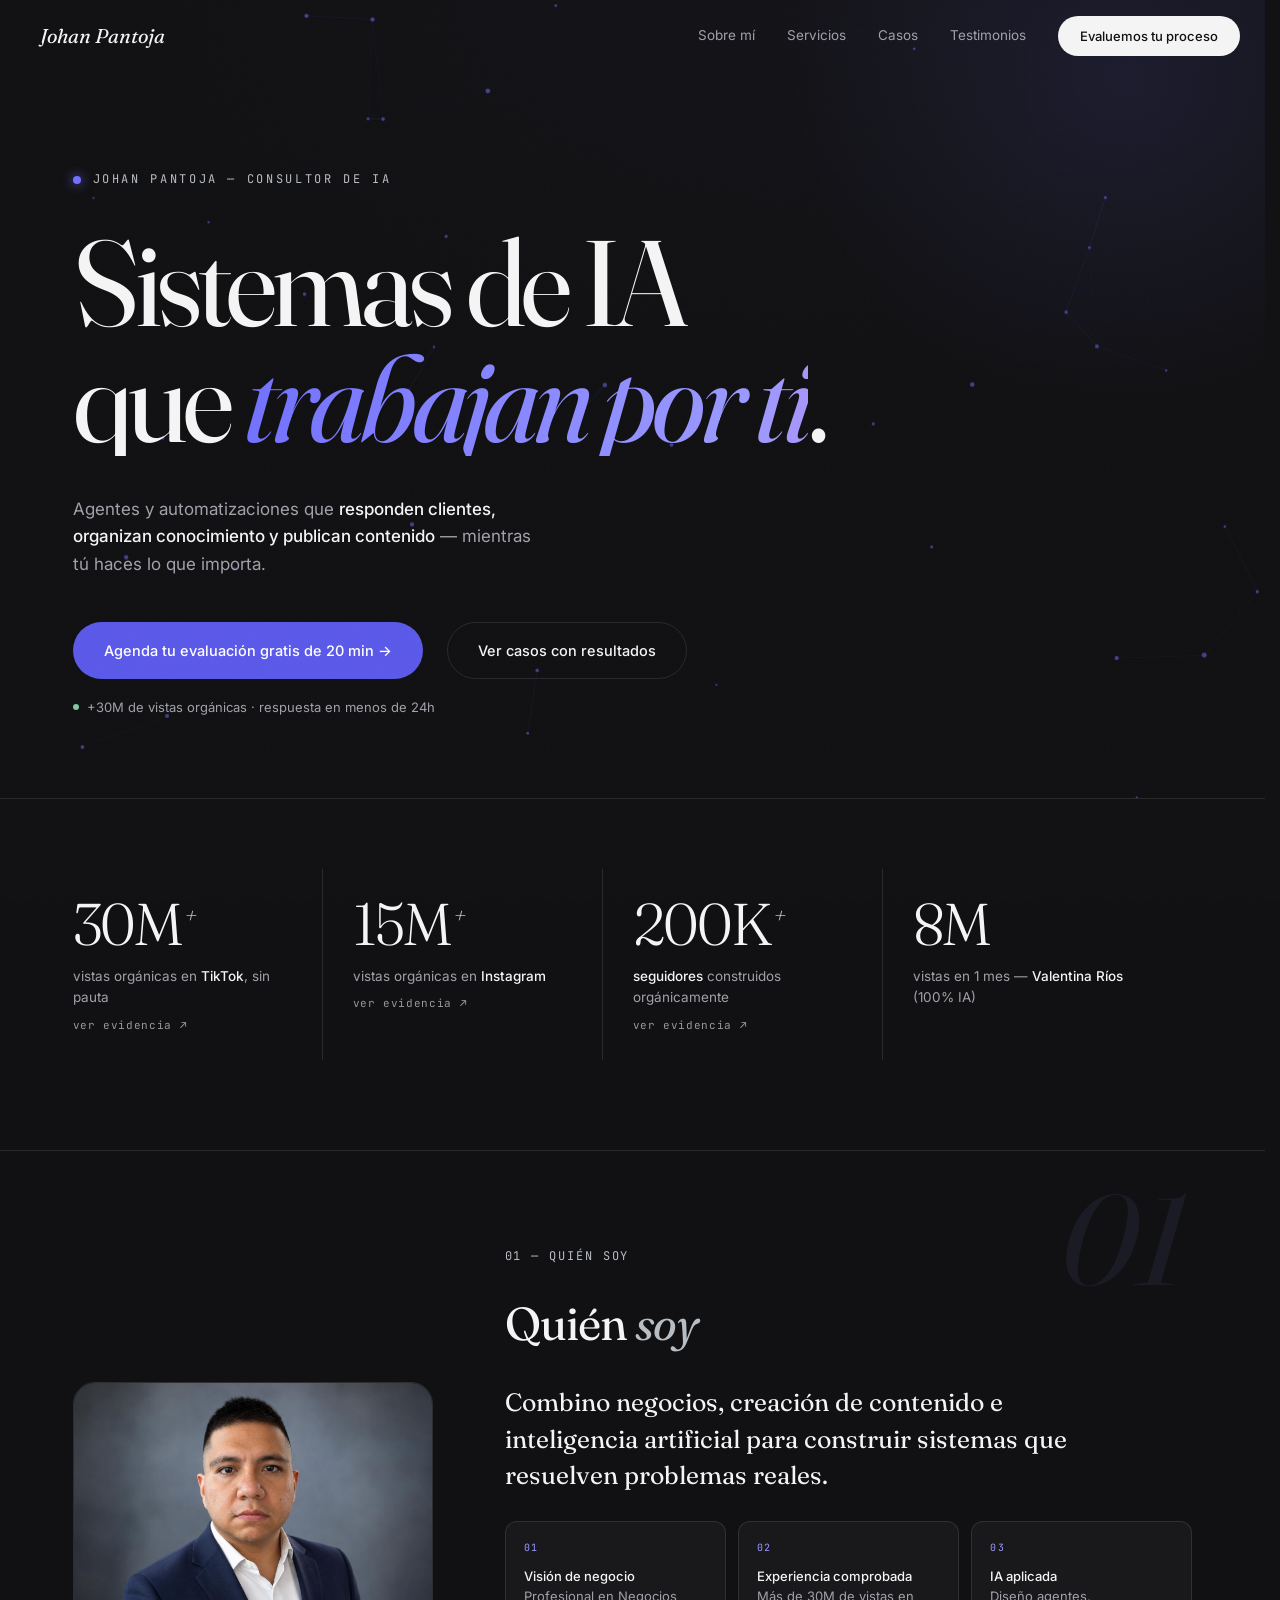
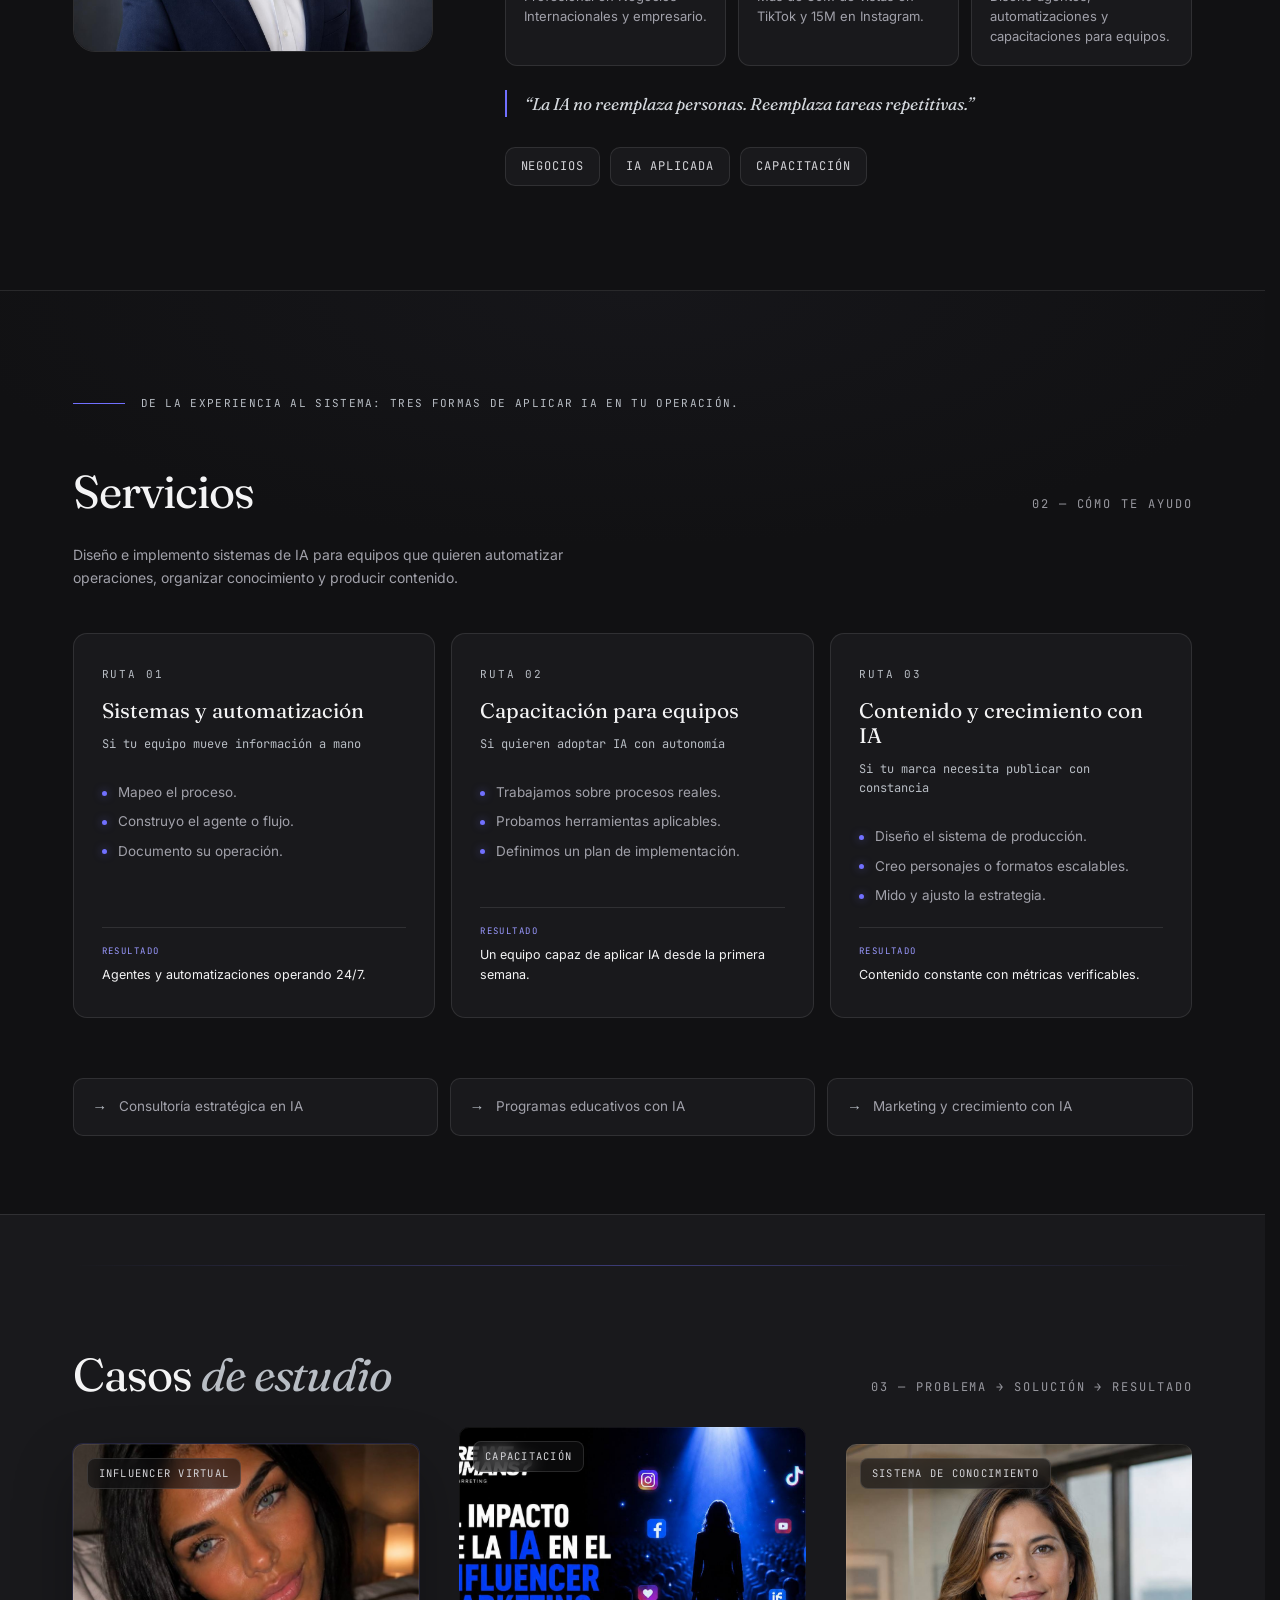
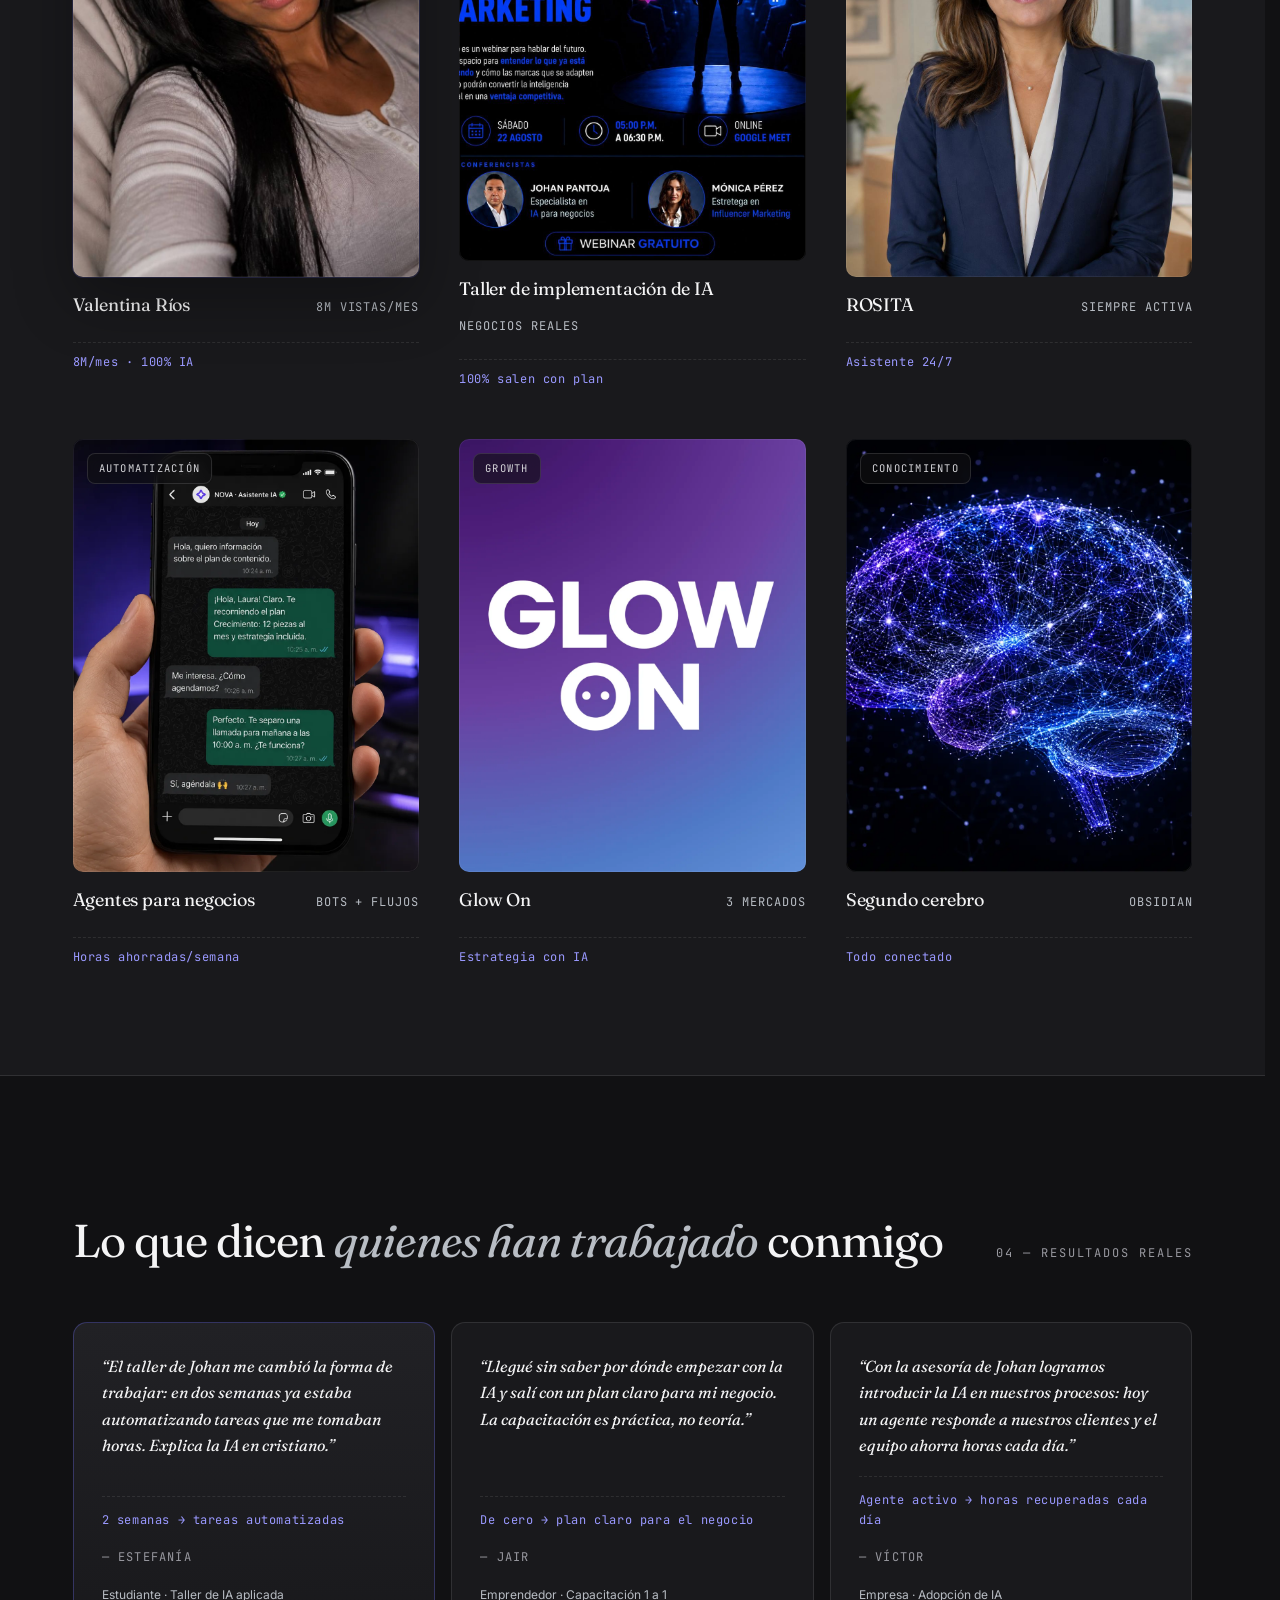
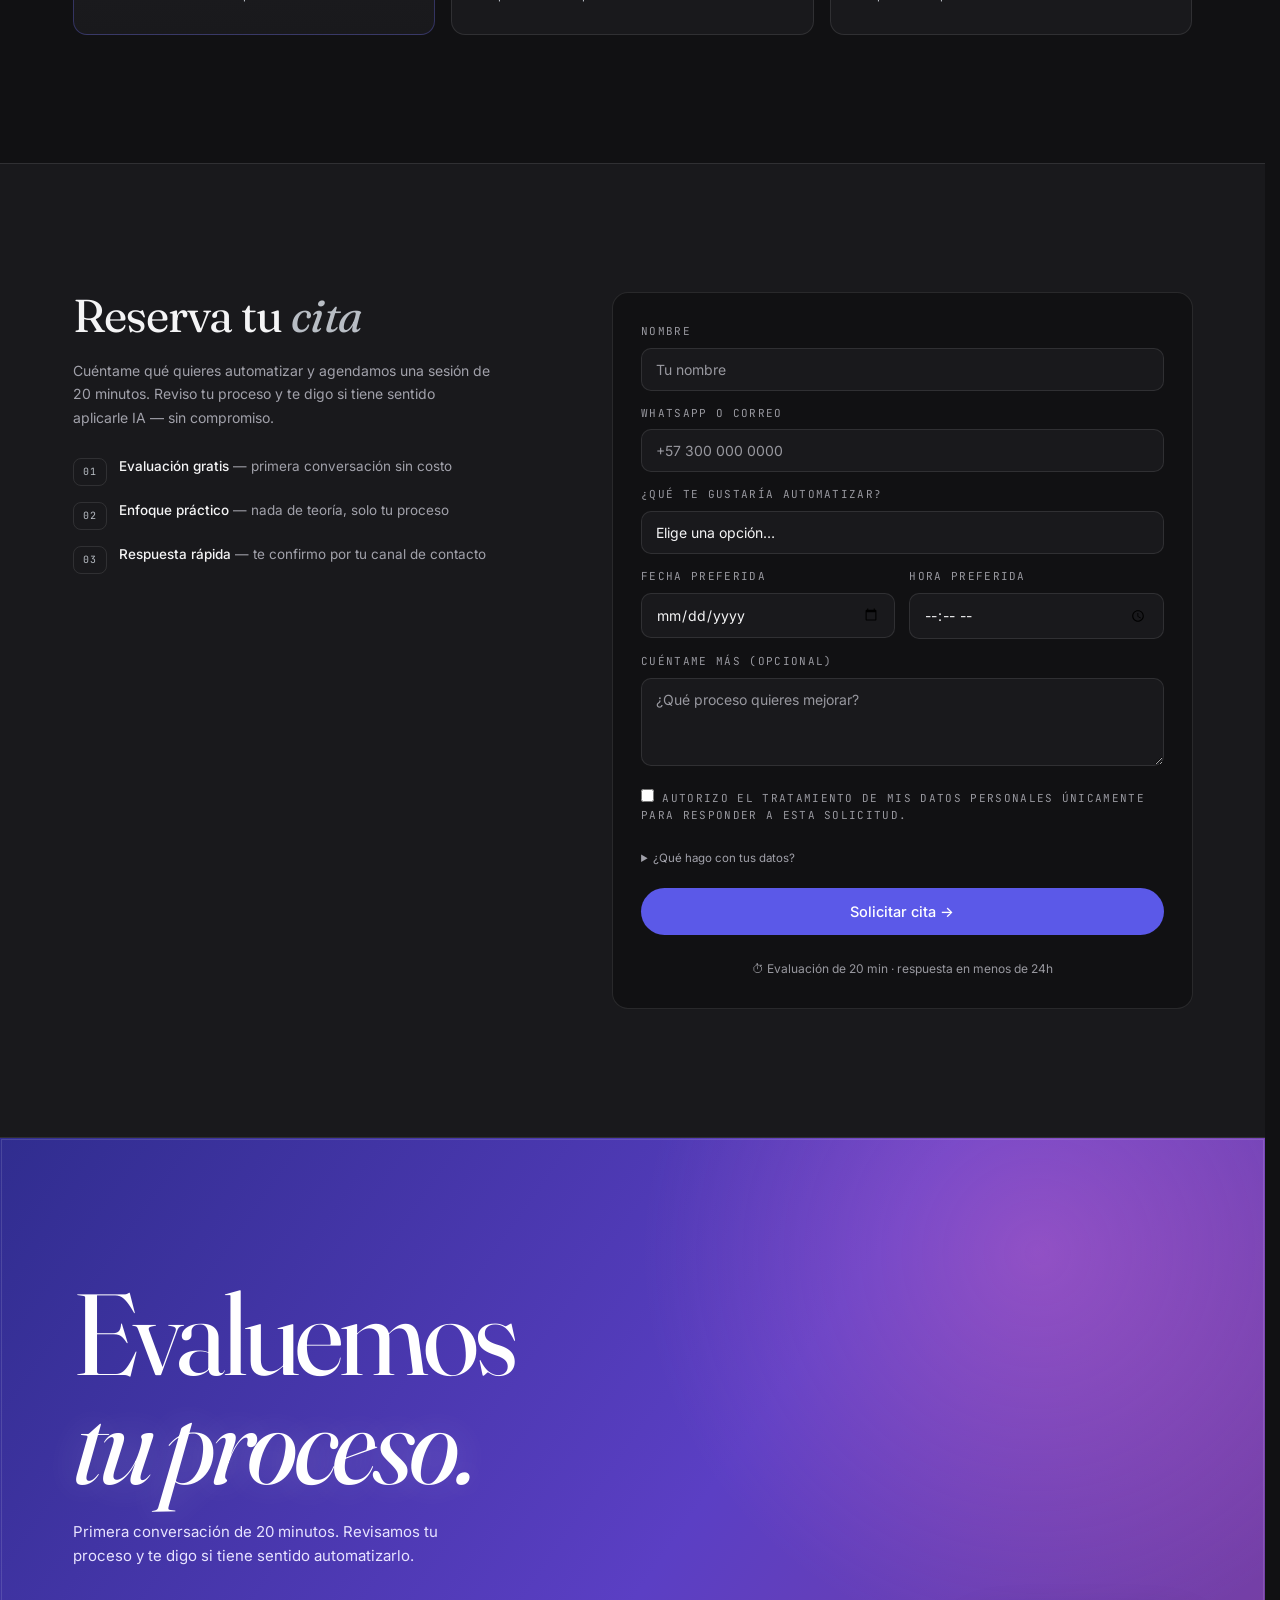
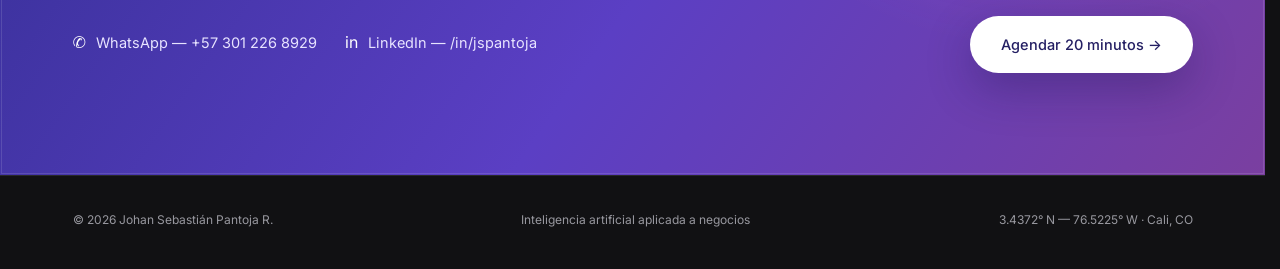
==== index.html @ 811deaf4 "chore: renovar URL webhook formulario (túnel) [auto]" ====
<!DOCTYPE html>
<html lang="es">
<head>
<meta charset="UTF-8">
<meta name="viewport" content="width=device-width, initial-scale=1.0">
<title>Johan Pantoja — Sistemas de IA para negocios</title>
<meta name="description" content="Johan Pantoja — diseño agentes, automatizaciones y segundos cerebros para equipos que quieren ahorrar tiempo, organizar conocimiento y crecer. Cali, Colombia.">
<meta property="og:title" content="Johan Pantoja — Sistemas de IA">
<meta property="og:description" content="Diseño agentes, automatizaciones y segundos cerebros para equipos. +30M de vistas orgánicas.">
<meta property="og:type" content="website">
<meta property="og:url" content="https://sebasjpr.github.io/portafolio/">
<meta property="og:image" content="https://sebasjpr.github.io/portafolio/johan-og.jpg">
<meta name="twitter:card" content="summary_large_image">
<meta name="twitter:title" content="Johan Pantoja — Sistemas de IA">
<meta name="twitter:description" content="Diseño agentes, automatizaciones y segundos cerebros para equipos. +30M de vistas orgánicas.">
<meta name="twitter:image" content="https://sebasjpr.github.io/portafolio/johan-og.jpg">
<meta name="theme-color" content="#111113">
<meta property="og:locale" content="es_CO">
<link rel="canonical" href="https://sebasjpr.github.io/portafolio/">
<script type="application/ld+json">
{"@context":"https://schema.org","@type":"Person","name":"Johan Sebastián Pantoja R.","url":"https://sebasjpr.github.io/portafolio/","image":"https://sebasjpr.github.io/portafolio/johan-og.jpg","jobTitle":"Consultor de Inteligencia Artificial","worksFor":[{"@type":"Organization","name":"Are We Humans?"},{"@type":"Organization","name":"Glow On"}],"alumniOf":"Pontificia Universidad Javeriana Cali","address":{"@type":"PostalAddress","addressLocality":"Cali","addressRegion":"Valle del Cauca","addressCountry":"CO"},"telephone":"+57 301 226 8929","knowsAbout":["Inteligencia Artificial","Automatización de procesos","Agentes de IA","Capacitación"],"sameAs":["https://linkedin.com/in/jspantoja"]}
</script>
<link rel="icon" href="data:image/svg+xml,%3Csvg xmlns='http://www.w3.org/2000/svg' viewBox='0 0 100 100'%3E%3Crect width='100' height='100' rx='22' fill='%23B8BDC4'/%3E%3Ctext x='50' y='70' font-family='Georgia,serif' font-size='54' font-style='italic' fill='%23111113' text-anchor='middle'%3EJ%3C/text%3E%3C/svg%3E">
<link rel="preconnect" href="https://fonts.googleapis.com">
<link rel="preconnect" href="https://fonts.gstatic.com" crossorigin>
<link href="https://fonts.googleapis.com/css2?family=Fraunces:ital,opsz,wght@0,9..144,300;0,9..144,400;1,9..144,300;1,9..144,400&family=Inter:wght@400;500&family=JetBrains+Mono:wght@400&display=swap" rel="stylesheet">
<style>
:root{
  --bg:#111113; --bg2:#19191C; --bg3:#212125;
  --ink:#F4F4F5; --muted:#A1A1AA; --faint:#98989F;
  --accent:#B8BDC4; --accent-d:#D4D8DD;
  --line:rgba(255,255,255,.1);
  --serif:"Fraunces",Georgia,serif; --sans:"Inter",system-ui,sans-serif; --mono:"JetBrains Mono",monospace;
  --ease:cubic-bezier(.23,1,.32,1);
}
*{margin:0;padding:0;box-sizing:border-box}
html{scroll-behavior:smooth;scroll-padding-top:88px;scrollbar-gutter:stable}
body{background:var(--bg);color:var(--ink);font-family:var(--sans);font-size:16px;line-height:1.6;-webkit-font-smoothing:antialiased;overflow-x:hidden}
::selection{background:var(--accent);color:#111113}
a{color:inherit;text-decoration:none}
img{display:block;max-width:100%}
body::after{content:"";position:fixed;inset:0;z-index:6;pointer-events:none;opacity:.025;mix-blend-mode:overlay;background-image:url("data:image/svg+xml,%3Csvg xmlns='http://www.w3.org/2000/svg' width='140' height='140'%3E%3Cfilter id='n'%3E%3CfeTurbulence type='fractalNoise' baseFrequency='0.9' numOctaves='2'/%3E%3C/filter%3E%3Crect width='140' height='140' filter='url(%23n)' opacity='0.6'/%3E%3C/svg%3E")}
.wrap{max-width:1200px;margin:0 auto;padding:0 40px}
@media(max-width:800px){.wrap{padding:0 22px}}
.skip{position:fixed;top:-60px;left:16px;z-index:300;background:var(--accent);color:#111113;padding:10px 18px;border-radius:8px;font-size:13px;transition:top .25s}
.skip:focus{top:12px}
:focus-visible{outline:2px solid var(--accent);outline-offset:3px;border-radius:4px}

nav{position:fixed;top:0;left:0;right:0;z-index:100;display:flex;justify-content:space-between;align-items:center;height:72px;padding:0 40px;transition:background .4s,box-shadow .4s}
nav.scrolled{background:rgba(17,17,19,.92);backdrop-filter:blur(14px);box-shadow:0 1px 0 var(--line)}
.logo{font-family:var(--serif);font-style:italic;font-weight:400;font-size:20px}
.nav-r{display:flex;align-items:center;gap:32px;font-size:13.5px;color:var(--muted)}
.nav-r a{transition:color .25s}
.nav-r a:hover{color:var(--ink)}
.nav-cta{background:var(--ink);color:var(--bg);padding:10px 22px;border-radius:999px;font-size:13px;font-weight:500;transition:all .3s}
.nav-cta:hover{background:var(--accent);color:#111113}
.burger{display:none;background:none;border:none;color:var(--ink);font-size:26px;cursor:pointer;line-height:1;padding:4px}
@media(max-width:800px){
  nav{padding:0 22px}
  .nav-r{position:fixed;top:0;right:0;bottom:0;width:min(320px,82vw);flex-direction:column;align-items:flex-start;gap:8px;background:rgba(17,17,19,.98);backdrop-filter:blur(16px);padding:96px 34px 40px;transform:translateX(105%);transition:transform .45s var(--ease);font-size:16px;z-index:150}
  .nav-r.open{transform:translateX(0)}
  .nav-r a{color:var(--ink);padding:12px 0;width:100%;border-bottom:1px solid var(--line)}
  .nav-r .nav-cta{margin-top:20px;text-align:center;border-bottom:none}
  .burger{display:block;z-index:160;position:relative}
  .nav-back{position:fixed;inset:0;background:rgba(0,0,0,.55);opacity:0;pointer-events:none;transition:opacity .3s;z-index:140}
  .nav-back.show{opacity:1;pointer-events:auto}
}

/* HERO — IA viva */
.hero{position:relative;padding:170px 0 80px;overflow:hidden;background:radial-gradient(120% 90% at 70% 0%,#141419 0%,var(--bg) 55%)}
.hero:before{content:"";position:absolute;top:-300px;right:-240px;width:760px;height:760px;border-radius:50%;background:radial-gradient(circle,rgba(113,112,255,.10),transparent 62%)}
.hero-net{position:absolute;inset:0;width:100%;height:100%;pointer-events:none;z-index:0}
/* chips flotantes del hero eliminados en v20 */
.hero .wrap{position:relative;z-index:1}
.hero-kicker{display:flex;align-items:center;gap:12px;font-family:var(--mono);font-size:12px;letter-spacing:.22em;text-transform:uppercase;color:var(--accent);margin-bottom:36px}
.hero-kicker .dot{width:8px;height:8px;border-radius:50%;background:#7170ff;box-shadow:0 0 12px rgba(113,112,255,.9)}
.hero h1{font-family:var(--serif);font-weight:400;font-size:clamp(56px,9.5vw,148px);line-height:.95;letter-spacing:-.04em;max-width:1100px}
.hero h1 em{font-style:italic;color:#9A99FF;text-shadow:0 0 34px rgba(113,112,255,.35)}
.hero h1 em.g-word{font-style:italic;color:transparent;background:linear-gradient(100deg,#7170ff 0%,#9A99FF 30%,#ff7ad9 60%,#7170ff 100%);background-size:300% 100%;-webkit-background-clip:text;background-clip:text;-webkit-text-fill-color:transparent;text-shadow:none;animation:gShift 14s linear infinite}
@keyframes gShift{to{background-position:300% 0}}
.hl{display:block;overflow:hidden}
.hl>span{display:block;transform:none;transition:transform 1.15s var(--ease)}
html.reveal-ready .hl>span{transform:translateY(115%)}
html.reveal-ready .hl>span.show{transform:translateY(0)}
.hero-sub{margin-top:40px;font-size:17px;color:var(--muted);max-width:470px}
.hero-sub b{color:var(--ink);font-weight:500}
.hero-ctas{display:flex;align-items:center;gap:24px;margin-top:44px;flex-wrap:wrap}
.cta-note{margin-top:18px;font-size:13px;color:var(--muted);display:flex;align-items:center;gap:8px}
.cta-note .dot{width:6px;height:6px;border-radius:50%;background:#7FC99B;flex:none}
.btn{display:inline-flex;align-items:center;gap:10px;padding:16px 30px;border-radius:999px;font-size:14.5px;font-weight:500;transition:all .35s var(--ease);border:1px solid transparent}
.btn-solid{background:#5B59E8;color:#fff}
.btn-solid:hover{background:#8B8AFF;transform:translateY(-2px);box-shadow:0 16px 40px rgba(113,112,255,.35)}
.btn-ghost{border:1px solid var(--line);color:var(--ink)}
.btn-ghost:hover{border-color:rgba(255,255,255,.35);color:var(--ink);transform:translateY(-2px)}
.btn-link{color:var(--ink);border-bottom:1px solid var(--line);padding:4px 0;border-radius:0;font-size:15px}
.btn-link:hover{border-color:var(--accent);color:var(--accent)}
@media(max-width:800px){.hero{padding:132px 0 64px}.hero-sub{font-size:16px}}
@media(max-width:600px){.hero h1{font-size:clamp(44px,13vw,54px)}.hero-ctas{flex-direction:column;align-items:stretch;gap:14px}.hero-ctas .btn{justify-content:center;width:100%}}

/* MÉTRICAS */
.metrics{padding:70px 0 90px;border-top:1px solid var(--line);border-bottom:1px solid var(--line)}
.m-row{display:grid;grid-template-columns:repeat(4,1fr);gap:0}
.m{padding:26px 30px 26px 0;border-right:1px solid var(--line);margin-right:30px}
.m:last-child{border-right:none;margin-right:0}
.m .num{font-family:var(--serif);font-weight:300;font-size:clamp(42px,4.6vw,72px);letter-spacing:-.03em;line-height:1;color:var(--ink)}
.m .num sup{font-size:.42em;color:var(--accent);font-style:italic;margin-left:3px}
.m .lbl{margin-top:12px;font-size:13.5px;color:var(--muted);line-height:1.6}
.m .lbl b{color:var(--ink);font-weight:500}
.m a:hover .num{color:var(--accent)}
.m-src{display:block;margin-top:8px;font-family:var(--mono);font-size:11px;color:var(--faint);letter-spacing:.06em}
@media(max-width:900px){.m-row{grid-template-columns:repeat(2,1fr);gap:28px 18px}.m{border-right:none;padding-right:0;margin-right:0;border-bottom:1px solid var(--line);padding-bottom:22px}.m:nth-last-child(-n+2){border-bottom:none}}

/* SOBRE MÍ */
.about{position:relative;padding:96px 0 104px;background:var(--bg);border-bottom:1px solid var(--line)}
.about::before{content:"01";position:absolute;top:24px;right:max(40px,calc((100vw - 1120px)/2));color:rgba(154,153,255,.08);font-family:var(--serif);font-size:clamp(72px,10vw,150px);font-style:italic;line-height:1;pointer-events:none}
@media(max-width:800px){.about{padding:72px 0 80px}.about::before{top:18px;right:22px;font-size:78px}}
.about-grid{display:grid;grid-template-columns:360px 1fr;gap:72px;align-items:center}
.about-photo{position:relative}
.about-photo::before{content:"";position:absolute;inset:-12px;border-radius:30px;background:radial-gradient(circle at 30% 25%,rgba(113,112,255,.38),transparent 62%);filter:blur(26px);z-index:-1}
.about-photo img{width:100%;aspect-ratio:4/3;object-fit:cover;border-radius:22px;border:1px solid rgba(255,255,255,.12)}
.about-note{font-family:var(--mono);font-size:12px;letter-spacing:.16em;text-transform:uppercase;color:var(--accent);display:block;margin-bottom:20px}
.about h2{font-family:var(--serif);font-weight:400;font-size:clamp(30px,3.6vw,50px);letter-spacing:-.02em;margin-bottom:24px}
.about h2 em{font-style:italic;color:var(--accent)}
.about-text{font-size:16px;color:var(--muted);line-height:1.78;max-width:660px}
.about-text b{color:var(--ink);font-weight:500}
.about-lead{max-width:620px;color:var(--ink);font-family:var(--serif);font-size:clamp(19px,2vw,25px);line-height:1.45}
.about-facts{display:grid;grid-template-columns:repeat(3,1fr);gap:12px;margin-top:28px}
.about-fact{padding:18px;border:1px solid var(--line);border-radius:12px;background:var(--bg2)}
.fact-n{display:block;margin-bottom:10px;color:#9A99FF;font-family:var(--mono);font-size:10px;letter-spacing:.14em}
.about-fact p{color:var(--muted);font-size:13px;line-height:1.55}
.about-fact b{color:var(--ink);font-weight:500}
.about-principle{margin-top:24px;padding-left:18px;border-left:2px solid #7170ff;color:var(--accent-d);font-family:var(--serif);font-size:17px;font-style:italic}
@media(max-width:700px){.about-facts{grid-template-columns:1fr}}
.about-chips{display:flex;flex-wrap:wrap;gap:10px;margin-top:30px}
.a-chip{font-family:var(--mono);font-size:12px;letter-spacing:.08em;text-transform:uppercase;color:#D4D4D8;border:1px solid var(--line);border-radius:10px;padding:9px 15px;background:var(--bg2)}
@media(max-width:900px){.about-grid{grid-template-columns:1fr;gap:44px}.about-photo{max-width:340px}}

/* SERVICIOS — 3 rutas + capacidades */
.services{padding:104px 0 78px;background:radial-gradient(100% 50% at 50% 0%,#16161A 0%,var(--bg) 55%)}
.w-head{display:flex;justify-content:space-between;align-items:baseline;margin-bottom:16px;gap:30px;flex-wrap:wrap}
.w-head h2{font-family:var(--serif);font-weight:400;font-size:clamp(30px,3.6vw,50px);letter-spacing:-.02em}
.w-head h2 em{font-style:italic;color:var(--accent)}
.w-note{font-family:var(--mono);font-size:12px;letter-spacing:.16em;text-transform:uppercase;color:var(--faint)}
.section-bridge{display:flex;align-items:center;gap:16px;margin-bottom:42px;color:var(--accent);font-family:var(--mono);font-size:11px;letter-spacing:.12em;text-transform:uppercase}
.section-bridge::before{content:"";width:52px;height:1px;background:#7170ff}
.w-sub{font-size:14px;color:var(--muted);max-width:560px;margin-bottom:44px}
.routes{display:grid;grid-template-columns:repeat(3,1fr);gap:16px;margin-bottom:60px}
.route{position:relative;background:var(--bg2);border:1px solid var(--line);border-radius:14px;padding:32px 28px;display:flex;flex-direction:column;transition:all .4s var(--ease)}
.route:hover{transform:translateY(-2px);border-color:rgba(244,244,245,.3);background:var(--bg3);box-shadow:inset 0 1px 0 rgba(255,255,255,.05)}
.route .r-n{font-family:var(--mono);font-size:11px;letter-spacing:.18em;color:var(--accent);margin-bottom:14px}
.route h3{font-family:var(--serif);font-weight:400;font-size:21px;line-height:1.2;margin-bottom:12px}
.route .r-for{font-size:12px;font-family:var(--mono);color:var(--accent);margin-bottom:10px}
.route p{font-size:13.5px;color:var(--muted);line-height:1.65}
.route-list{display:grid;gap:9px;margin:18px 0 22px;list-style:none}
.route-list li{position:relative;padding-left:16px;color:var(--muted);font-size:13.5px;line-height:1.5}
.route-list li::before{content:"";position:absolute;top:.65em;left:0;width:5px;height:5px;border-radius:50%;background:#7170ff;box-shadow:0 0 8px rgba(113,112,255,.55)}
.route .r-deliver{margin-top:auto;padding-top:16px;font-size:12.5px;color:var(--ink);border-top:1px solid var(--line)}
.route .r-deliver span{display:block;margin-bottom:6px;color:#9A99FF;font-family:var(--mono);font-size:9px;letter-spacing:.16em}
.route .r-deliver b{color:var(--accent);font-weight:500}
.caps{display:grid;grid-template-columns:repeat(3,1fr);gap:12px;margin-top:8px}
.cap{display:flex;align-items:center;gap:12px;border:1px solid var(--line);border-radius:10px;padding:16px 18px;font-size:13.5px;color:var(--muted);transition:all .3s;background:var(--bg2)}
.cap:hover{color:var(--ink);border-color:rgba(244,244,245,.3)}
.cap .c-n{font-family:var(--serif);font-style:italic;color:var(--accent);font-size:15px}
@media(max-width:900px){.routes{grid-template-columns:1fr}.caps{grid-template-columns:1fr}}

/* TRABAJO / CASOS */
.work{position:relative;padding:92px 0 108px;background:var(--bg2);border-top:1px solid var(--line);border-bottom:1px solid var(--line)}
.work::before{content:"";display:block;width:min(1120px,calc(100% - 44px));height:1px;margin:-42px auto 72px;background:linear-gradient(90deg,transparent,rgba(113,112,255,.4),transparent)}
@media(max-width:800px){.services{padding:76px 0 60px}.work{padding:72px 0 80px}.work::before{margin:-28px auto 52px}}
.w-grid{display:grid;grid-template-columns:repeat(3,1fr);gap:50px 40px}
.w-item{display:block;cursor:pointer;background:none;border:none;padding:0;font:inherit;text-align:left;width:100%;color:inherit}
.w-visual{position:relative;overflow:hidden;aspect-ratio:4/5;background:var(--bg3);border-radius:10px;box-shadow:inset 0 -48px 48px -32px rgba(0,0,0,.45)}
.w-visual::after{content:"";position:absolute;inset:0;border:1px solid rgba(255,255,255,.07);border-radius:inherit;pointer-events:none;z-index:1}
.w-visual img,.w-visual video{width:100%;height:100%;object-fit:cover;transition:transform 1.3s var(--ease)}
.w-tag{position:absolute;top:14px;left:14px;z-index:2;font-family:var(--mono);font-size:10.5px;letter-spacing:.12em;text-transform:uppercase;color:#D4D4D8;background:rgba(17,17,19,.62);backdrop-filter:blur(8px);-webkit-backdrop-filter:blur(8px);border:1px solid rgba(255,255,255,.12);padding:6px 11px;border-radius:8px}
@media(hover:hover) and (pointer:fine){.w-item:hover .w-visual img,.w-item:hover .w-visual video{transform:scale(1.05)}}
.w-item .w-open{position:absolute;left:14px;bottom:14px;font-family:var(--mono);font-size:11px;letter-spacing:.14em;text-transform:uppercase;color:#111113;background:var(--accent);padding:8px 14px;border-radius:999px;opacity:0;transform:translateY(8px);transition:all .35s var(--ease)}
.w-item:hover .w-open{opacity:1;transform:none}
@media(max-width:800px){.w-item .w-open{opacity:1;transform:none}}
.w-cap{margin-top:14px;display:flex;justify-content:space-between;align-items:baseline;gap:14px;flex-wrap:wrap}
.w-cap h3{font-family:var(--serif);font-weight:400;font-size:18px;letter-spacing:-.01em}
.w-cap .w-metric{font-family:var(--mono);font-size:12px;color:var(--accent);letter-spacing:.08em;text-transform:uppercase;white-space:nowrap}
.w-ba{flex-basis:100%;display:flex;align-items:center;gap:8px;font-family:var(--mono);font-size:12px;letter-spacing:.05em;margin-top:8px;padding-top:10px;border-top:1px dashed rgba(255,255,255,.09);min-width:0}
.w-ba .ba-after{color:#9A99FF;white-space:nowrap;overflow:hidden;text-overflow:ellipsis}
.w-item{position:relative}
.w-item::after{content:"";position:absolute;inset:0;border-radius:10px;pointer-events:none;opacity:0;transition:opacity .4s var(--ease);background:radial-gradient(340px circle at var(--mx,50%) var(--my,50%),rgba(113,112,255,.16),transparent 65%)}
.w-item:hover::after{opacity:1}
.w-feat .w-visual{box-shadow:inset 0 -48px 48px -32px rgba(0,0,0,.45),0 0 0 1px rgba(113,112,255,.16),0 24px 60px rgba(0,0,0,.3)}
@media(max-width:900px){.w-grid{grid-template-columns:1fr 1fr;gap:40px 24px}}
@media(max-width:600px){.w-grid{grid-template-columns:1fr}}

/* MODALES */
.modal{position:fixed;inset:0;z-index:200;display:flex;align-items:center;justify-content:center;padding:24px;opacity:0;pointer-events:none;transition:opacity .35s var(--ease)}
.modal.open{opacity:1;pointer-events:auto}
.modal-bg{position:absolute;inset:0;background:rgba(10,10,12,.82);backdrop-filter:blur(8px)}
.modal-box{position:relative;background:var(--bg2);border:1px solid var(--line);border-radius:18px;max-width:720px;width:100%;max-height:86vh;overflow-y:auto;padding:44px 44px 40px;transform:translateY(24px) scale(.98);transition:transform .4s var(--ease)}
.modal.open .modal-box{transform:none}
.modal-close{position:absolute;top:18px;right:20px;background:none;border:1px solid var(--line);color:var(--muted);width:36px;height:36px;border-radius:50%;font-size:16px;cursor:pointer;transition:all .3s}
.modal-close:hover{color:var(--ink);border-color:var(--accent)}
.modal-hint{position:absolute;bottom:16px;right:22px;font-family:var(--mono);font-size:10.5px;color:var(--faint);letter-spacing:.1em}
.m-kicker{font-family:var(--mono);font-size:12px;letter-spacing:.16em;text-transform:uppercase;color:var(--accent);margin-bottom:14px}
.modal-box h3{font-family:var(--serif);font-weight:400;font-size:clamp(26px,3.2vw,38px);letter-spacing:-.02em;line-height:1.08;margin-bottom:26px}
.modal-box h3 em{font-style:italic;color:var(--accent)}
.m-sec{margin-bottom:20px}
.m-sec h4{font-family:var(--mono);font-size:10px;letter-spacing:.18em;text-transform:uppercase;color:var(--faint);margin-bottom:8px}
.m-sec p,.m-sec li{font-size:14px;color:var(--muted);line-height:1.7}
.m-sec ul{list-style:none}
.m-sec li{padding-left:16px;position:relative;margin-bottom:6px}
.m-sec li:before{content:"—";position:absolute;left:0;color:var(--accent)}
.m-steps{display:grid;grid-template-columns:repeat(3,1fr);gap:12px}
.m-step{padding:18px;border:1px solid var(--line);border-radius:12px;background:var(--bg3)}
.m-step > span{color:#9A99FF;font-family:var(--mono);font-size:10px;letter-spacing:.12em}
.m-step h4{font-family:var(--mono);font-size:10px;letter-spacing:.18em;text-transform:uppercase;color:var(--faint);margin:10px 0 8px}
.m-step p{font-size:13.5px;color:var(--muted);line-height:1.6;margin:0}
.m-tools{display:flex;flex-wrap:wrap;gap:8px;margin:20px 0}
.m-tools span{padding:7px 12px;border:1px solid var(--line);border-radius:999px;color:var(--muted);font-family:var(--mono);font-size:10.5px}
@media(max-width:650px){.m-steps{grid-template-columns:1fr}}
.m-result{background:var(--bg3);border:1px solid var(--line);border-radius:12px;padding:20px 22px;margin:22px 0;display:flex;justify-content:space-between;align-items:baseline;gap:18px;flex-wrap:wrap}
.m-result .r-num{font-family:var(--serif);font-weight:300;font-size:38px;color:var(--accent);letter-spacing:-.02em}
.m-result .r-lbl{font-size:12.5px;color:var(--muted);max-width:220px}
.m-cta{display:inline-flex;margin-top:8px}
@media(max-width:600px){.modal-box{padding:34px 24px 30px}}

/* TESTIMONIOS */
.testimonials{padding:clamp(88px,10vw,136px) 0}
.t-grid{display:grid;grid-template-columns:repeat(3,1fr);gap:16px;margin-top:44px}
.t-card{border:1px solid var(--line);border-radius:14px;padding:30px 28px;background:var(--bg2);display:flex;flex-direction:column;gap:18px;transition:all .35s var(--ease)}
.t-card:hover{border-color:rgba(244,244,245,.3);transform:translateY(-2px)}
.t-card.t-feat{border-color:rgba(113,112,255,.3);background:linear-gradient(180deg,var(--bg3),var(--bg2))}
.t-result{font-family:var(--mono);font-size:12px;color:#9A99FF;letter-spacing:.05em;padding-top:14px;border-top:1px dashed rgba(255,255,255,.09)}
.t-card .t-quote{font-family:var(--serif);font-style:italic;font-size:16px;line-height:1.65;color:var(--ink);max-width:34ch}
.t-result{margin-top:auto}
.t-card .t-who{font-family:var(--mono);font-size:12px;letter-spacing:.1em;text-transform:uppercase;color:var(--faint)}
.t-card .t-role{font-size:12px;color:var(--accent)}
@media(max-width:900px){.t-grid{grid-template-columns:1fr}}

/* RESERVA DE CITA */
.reserva{padding:clamp(88px,10vw,136px) 0;background:var(--bg2);border-top:1px solid var(--line);border-bottom:1px solid var(--line)}
.reserva-grid{display:grid;grid-template-columns:1fr 1.2fr;gap:56px;align-items:start}
.reserva-l h2{font-family:var(--serif);font-weight:400;font-size:clamp(30px,3.6vw,50px);letter-spacing:-.02em;line-height:1.05;margin-bottom:18px}
.reserva-l h2 em{font-style:italic;color:var(--accent)}
.reserva-l p{font-size:14px;color:var(--muted);max-width:420px;line-height:1.7}
.reserva-l .r-points{margin-top:26px;display:flex;flex-direction:column;gap:14px}
.reserva-l .r-point{display:flex;gap:12px;align-items:flex-start;font-size:13.5px;color:var(--muted)}
.reserva-l .r-point b{color:var(--ink);font-weight:500}
.reserva-l .r-point .r-ic{font-family:var(--mono);font-size:10px;letter-spacing:.14em;text-transform:uppercase;color:var(--accent);border:1px solid var(--line);border-radius:8px;padding:5px 9px;white-space:nowrap;margin-top:2px}
.r-form{display:flex;flex-direction:column;gap:14px;border:1px solid var(--line);border-radius:16px;padding:30px 28px;background:var(--bg)}
.r-form label{font-family:var(--mono);font-size:11px;letter-spacing:.12em;text-transform:uppercase;color:var(--faint);margin-bottom:7px;display:block}
.r-form .f-row{display:grid;grid-template-columns:1fr 1fr;gap:14px}
.r-form input,.r-form select,.r-form textarea{width:100%;background:var(--bg2);border:1px solid var(--line);border-radius:10px;color:var(--ink);font-family:var(--sans);font-size:14px;padding:12px 14px;transition:all .3s;appearance:none}
.r-form input:focus,.r-form select:focus,.r-form textarea:focus{outline:none;border-color:var(--accent);background:var(--bg3)}
.r-form input::placeholder,.r-form textarea::placeholder{color:var(--faint)}
.r-form select option{background:var(--bg2);color:var(--ink)}
.r-form textarea{resize:vertical;min-height:88px}
.r-consent{display:flex;align-items:flex-start;gap:10px;font-family:var(--sans);font-size:12.5px;line-height:1.55;color:var(--muted);text-transform:none;letter-spacing:0;margin:0;cursor:pointer}
.r-consent input{width:auto;margin-top:2px;padding:0;background:none;border:none;appearance:auto;accent-color:#7170ff;flex:none}
.r-consent a{color:var(--accent);text-decoration:underline}
.privacy-note{margin-top:4px;font-size:12px}
.privacy-note summary{font-size:11.5px;cursor:pointer;color:var(--muted)}
.r-form .hp{position:absolute;left:-9999px;opacity:0;height:0;width:0;overflow:hidden}
.r-form .btn-solid{width:100%;justify-content:center;margin-top:6px;border:none;cursor:pointer;font-family:var(--sans);font-size:14.5px;font-weight:500;padding:15px 22px;border-radius:999px;transition:all .3s}
.r-status{margin-top:14px;font-size:13.5px;color:var(--muted);display:none;align-items:center;gap:9px}
.r-status.ok{color:#7FC99B;display:flex}
.r-status.err{color:#E07B7B;display:flex}
.r-status a{color:inherit;text-decoration:underline;font-weight:500}
.r-status .sp{width:14px;height:14px;border-radius:50%;border:2px solid currentColor;border-top-color:transparent;animation:rspin .8s linear infinite}
.r-status.loading{display:flex}
.r-hint{font-size:12px;color:var(--faint);text-align:center;margin-top:10px}
@keyframes rspin{to{transform:rotate(360deg)}}
@media(max-width:800px){.reserva-grid{grid-template-columns:1fr;gap:34px}.r-form .f-row{grid-template-columns:1fr}}

/* CONTACTO */
.cta{position:relative;overflow:hidden;padding:clamp(96px,11vw,150px) 0 clamp(78px,8vw,120px);background:radial-gradient(circle at 82% 18%,rgba(255,122,217,.3),transparent 34%),linear-gradient(125deg,#302D8F 0%,#5B3FC4 56%,#7A3FA0 100%);color:#fff}
.cta::before{content:"";position:absolute;inset:1px;border:1px solid rgba(255,255,255,.12);pointer-events:none}
.cta h2{font-family:var(--serif);font-weight:400;font-size:clamp(52px,9vw,132px);line-height:.95;letter-spacing:-.04em}
.cta h2 em{font-style:italic;color:#FFFFFF;text-shadow:0 0 36px rgba(255,255,255,.18)}
.cta-micro{margin-top:22px;font-size:15px;color:#E7E3FF;max-width:420px}
.cta-foot{display:flex;justify-content:space-between;align-items:center;margin-top:48px;gap:30px;flex-wrap:wrap}
.cta-links{display:flex;gap:28px;flex-wrap:wrap;align-items:center}
.cta-links a{font-size:14.5px;color:#E7E3FF;display:inline-flex;align-items:center;gap:10px;padding-bottom:3px;border-bottom:1px solid transparent;transition:all .3s}
.cta-links a:hover{color:#fff;border-color:rgba(255,255,255,.5)}
.cta-links .ic{font-size:16px;color:#FFFFFF;transition:transform .3s}
.cta-links a:hover .ic{transform:translateX(3px)}
.cta .btn-solid{background:#FFFFFF;color:#241F63;box-shadow:0 16px 46px rgba(20,15,70,.3)}
.cta .btn-solid:hover{background:#F2EFFF;color:#241F63;box-shadow:0 20px 56px rgba(20,15,70,.42)}
footer{border-top:1px solid var(--line);padding:34px 0 40px}
.foot-in{display:flex;justify-content:space-between;font-size:12px;color:var(--faint);gap:20px;flex-wrap:wrap}

/* reveals: visibles por defecto; solo se ocultan si el observer existe (nunca contenido invisible) */
.rv{opacity:1;transform:none}
html.reveal-ready .rv{opacity:0;transform:translateY(28px);transition:opacity 1.05s var(--ease),transform 1.05s var(--ease)}
html.reveal-ready .rv.vis{opacity:1;transform:none}
html.reveal-ready .rv-d1{transition-delay:.1s}html.reveal-ready .rv-d2{transition-delay:.2s}html.reveal-ready .rv-d3{transition-delay:.3s}
@media(prefers-reduced-motion:reduce){html.reveal-ready .rv{opacity:1;transform:none;transition:none}html.reveal-ready .hl>span{transform:none;transition:none}html{scroll-behavior:auto}.g-word{animation:none}.hero-net{display:none}}
</style>
</head>
<body>
<a class="skip" href="#main">Saltar al contenido</a>
<div class="nav-back" id="navBack"></div>

<nav id="nav">
  <a class="logo" href="#top">Johan Pantoja</a>
  <div class="nav-r" id="navMenu">
    <a href="#sobre-mi">Sobre mí</a>
    <a href="#servicios">Servicios</a>
    <a href="#trabajo">Casos</a>
    <a href="#testimonios">Testimonios</a>
    <a class="nav-cta" href="https://wa.me/573012268929?text=Hola%20Johan%2C%20quiero%20evaluar%20mi%20proceso%20con%20IA" target="_blank" rel="noopener">Evaluemos tu proceso</a>
  </div>
  <button class="burger" id="burger" aria-label="Abrir menú" aria-expanded="false" aria-controls="navMenu">☰</button>
</nav>

<main id="main">
<header class="hero" id="top">
  <canvas class="hero-net" id="heroNet" aria-hidden="true"></canvas>
  <div class="wrap">
    <div class="hero-kicker"><span class="dot"></span>Johan Pantoja — Consultor de IA</div>
    <h1><span class="hl"><span>Sistemas de IA</span></span><span class="hl"><span>que <em class="g-word">trabajan por ti</em>.</span></span></h1>
    <p class="hero-sub">Agentes y automatizaciones que <b>responden clientes, organizan conocimiento y publican contenido</b> — mientras tú haces lo que importa.</p>
    <div class="hero-ctas">
      <a class="btn btn-solid" href="#reserva">Agenda tu evaluación gratis de 20 min →</a>
      <a class="btn btn-ghost" href="#trabajo">Ver casos con resultados</a>
    </div>
    <p class="cta-note"><span class="dot"></span>+30M de vistas orgánicas · respuesta en menos de 24h</p>
  </div>
</header>

<!-- MÉTRICAS (valores reales, sin JS) -->
<section class="metrics">
  <div class="wrap">
    <div class="m-row">
      <a class="m" href="https://linkedin.com/in/jspantoja" target="_blank" rel="noopener"><div class="num">30M<sup>+</sup></div><div class="lbl">vistas orgánicas en <b>TikTok</b>, sin pauta <span class="m-src">ver evidencia ↗</span></div></a>
      <a class="m" href="https://linkedin.com/in/jspantoja" target="_blank" rel="noopener"><div class="num">15M<sup>+</sup></div><div class="lbl">vistas orgánicas en <b>Instagram</b> <span class="m-src">ver evidencia ↗</span></div></a>
      <a class="m" href="https://linkedin.com/in/jspantoja" target="_blank" rel="noopener"><div class="num">200K<sup>+</sup></div><div class="lbl"><b>seguidores</b> construidos orgánicamente <span class="m-src">ver evidencia ↗</span></div></a>
      <a class="m" href="#trabajo" data-caso="valentina" aria-label="Ver caso Valentina Ríos"><div class="num">8M</div><div class="lbl">vistas en 1 mes — <b>Valentina Ríos</b> (100% IA)</div></a>
    </div>
  </div>
</section>

<!-- SOBRE MÍ -->
<section class="about" id="sobre-mi">
  <div class="wrap">
    <div class="about-grid">
      <div class="about-photo rv">
        <img src="johan.jpg" alt="Johan Pantoja — consultor de IA" loading="lazy">
      </div>
      <div class="about-body rv rv-d1">
        <span class="about-note">01 — Quién soy</span>
        <h2>Quién <em>soy</em></h2>
        <p class="about-lead">Combino negocios, creación de contenido e inteligencia artificial para construir sistemas que resuelven problemas reales.</p>
        <div class="about-facts">
          <div class="about-fact"><span class="fact-n">01</span><p><b>Visión de negocio</b><br>Profesional en Negocios Internacionales y empresario.</p></div>
          <div class="about-fact"><span class="fact-n">02</span><p><b>Experiencia comprobada</b><br>Más de 30M de vistas en TikTok y 15M en Instagram.</p></div>
          <div class="about-fact"><span class="fact-n">03</span><p><b>IA aplicada</b><br>Diseño agentes, automatizaciones y capacitaciones para equipos.</p></div>
        </div>
        <p class="about-principle">“La IA no reemplaza personas. Reemplaza tareas repetitivas.”</p>
        <div class="about-chips">
          <span class="a-chip">Negocios</span>
          <span class="a-chip">IA aplicada</span>
          <span class="a-chip">Capacitación</span>
        </div>
      </div>
    </div>
  </div>
</section>

<!-- SERVICIOS: 3 rutas + capacidades -->
<section class="services" id="servicios">
  <div class="wrap">
    <p class="section-bridge rv">De la experiencia al sistema: tres formas de aplicar IA en tu operación.</p>
    <div class="w-head rv">
      <h2>Servicios</h2>
      <span class="w-note">02 — Cómo te ayudo</span>
    </div>
    <p class="w-sub rv">Diseño e implemento sistemas de IA para equipos que quieren automatizar operaciones, organizar conocimiento y producir contenido.</p>
    <div class="routes">
      <div class="route rv"><span class="r-n">RUTA 01</span><h3>Sistemas y automatización</h3><span class="r-for">Si tu equipo mueve información a mano</span>
          <ul class="route-list"><li>Mapeo el proceso.</li><li>Construyo el agente o flujo.</li><li>Documento su operación.</li></ul>
          <div class="r-deliver"><span>RESULTADO</span>Agentes y automatizaciones operando 24/7.</div></div>
      <div class="route rv rv-d1"><span class="r-n">RUTA 02</span><h3>Capacitación para equipos</h3><span class="r-for">Si quieren adoptar IA con autonomía</span>
          <ul class="route-list"><li>Trabajamos sobre procesos reales.</li><li>Probamos herramientas aplicables.</li><li>Definimos un plan de implementación.</li></ul>
          <div class="r-deliver"><span>RESULTADO</span>Un equipo capaz de aplicar IA desde la primera semana.</div></div>
      <div class="route rv rv-d2"><span class="r-n">RUTA 03</span><h3>Contenido y crecimiento con IA</h3><span class="r-for">Si tu marca necesita publicar con constancia</span>
          <ul class="route-list"><li>Diseño el sistema de producción.</li><li>Creo personajes o formatos escalables.</li><li>Mido y ajusto la estrategia.</li></ul>
          <div class="r-deliver"><span>RESULTADO</span>Contenido constante con métricas verificables.</div></div>
    </div>
    <div class="caps">
      <a class="cap rv" href="#contacto"><span class="c-n">→</span>Consultoría estratégica en IA</a>
      <a class="cap rv rv-d1" href="#contacto"><span class="c-n">→</span>Programas educativos con IA</a>
      <a class="cap rv rv-d2" href="#contacto"><span class="c-n">→</span>Marketing y crecimiento con IA</a>
    </div>
  </div>
</section>

<!-- CASOS DE ESTUDIO -->
<section class="work" id="trabajo">
  <div class="wrap">
    <div class="w-head rv">
      <h2>Casos <em>de estudio</em></h2>
      <span class="w-note">03 — Problema → solución → resultado</span>
    </div>
    <div class="w-grid">
      <button class="w-item w-feat rv" data-caso="valentina" aria-label="Ver caso Valentina Ríos" type="button">
        <div class="w-visual"><video src="valentina-loop.mp4" poster="valentina.jpg" autoplay="" muted="" loop="" playsinline="" aria-hidden="true" tabindex="-1"></video><span class="w-tag">Influencer virtual</span><span class="w-open">Ver caso →</span></div>
        <div class="w-cap"><h3>Valentina Ríos</h3><span class="w-metric">8M vistas/mes</span><div class="w-ba"><span class="ba-after">8M/mes · 100% IA</span></div></div>
      </button>
      <button class="w-item rv rv-d1" data-caso="taller" aria-label="Ver caso Taller de implementación" type="button">
        <div class="w-visual"><img src="webinar.jpg" alt="Taller de implementación de IA" loading="lazy" style="object-position:center 34%"><span class="w-tag">Capacitación</span><span class="w-open">Ver caso →</span></div>
        <div class="w-cap"><h3>Taller de implementación de IA</h3><span class="w-metric">Negocios reales</span><div class="w-ba"><span class="ba-after">100% salen con plan</span></div></div>
      </button>
      <button class="w-item rv rv-d2" data-caso="rosita" aria-label="Ver caso ROSITA" type="button">
        <div class="w-visual"><img src="rosita.jpg" alt="ROSITA" loading="lazy" style="object-position:center 24%"><span class="w-tag">Sistema de conocimiento</span><span class="w-open">Ver caso →</span></div>
        <div class="w-cap"><h3>ROSITA</h3><span class="w-metric">Siempre activa</span><div class="w-ba"><span class="ba-after">Asistente 24/7</span></div></div>
      </button>
      <button class="w-item rv" data-caso="agentes" aria-label="Ver caso Agentes para negocios" type="button">
        <div class="w-visual"><img src="agentes-v3.webp" alt="Agentes para negocios" loading="lazy" style="object-position:center 40%"><span class="w-tag">Automatización</span><span class="w-open">Ver caso →</span></div>
        <div class="w-cap"><h3>Agentes para negocios</h3><span class="w-metric">Bots + flujos</span><div class="w-ba"><span class="ba-after">Horas ahorradas/semana</span></div></div>
      </button>
      <button class="w-item rv rv-d1" data-caso="glowon" aria-label="Ver caso Glow On" type="button">
        <div class="w-visual"><img src="glowon-v3.webp" alt="Glow On" loading="lazy" style="object-position:center 30%"><span class="w-tag">Growth</span><span class="w-open">Ver caso →</span></div>
        <div class="w-cap"><h3>Glow On</h3><span class="w-metric">3 mercados</span><div class="w-ba"><span class="ba-after">Estrategia con IA</span></div></div>
      </button>
      <button class="w-item rv rv-d2" data-caso="cerebro" aria-label="Ver caso Segundo cerebro" type="button">
        <div class="w-visual"><img src="cerebro-v3.webp" alt="Segundo cerebro" loading="lazy" style="object-position:center 45%"><span class="w-tag">Conocimiento</span><span class="w-open">Ver caso →</span></div>
        <div class="w-cap"><h3>Segundo cerebro</h3><span class="w-metric">Obsidian</span><div class="w-ba"><span class="ba-after">Todo conectado</span></div></div>
      </button>
    </div>
  </div>
</section>

<!-- TESTIMONIOS -->
<section class="testimonials" id="testimonios">
  <div class="wrap">
    <div class="w-head rv">
      <h2>Lo que dicen <em>quienes han trabajado</em> conmigo</h2>
      <span class="w-note">04 — Resultados reales</span>
    </div>
    <div class="t-grid">
      <div class="t-card rv t-feat"><p class="t-quote">“El taller de Johan me cambió la forma de trabajar: en dos semanas ya estaba automatizando tareas que me tomaban horas. Explica la IA en cristiano.”</p><div class="t-result">2 semanas → tareas automatizadas</div><span class="t-who">— Estefanía</span><span class="t-role">Estudiante · Taller de IA aplicada</span></div>
      <div class="t-card rv rv-d1"><p class="t-quote">“Llegué sin saber por dónde empezar con la IA y salí con un plan claro para mi negocio. La capacitación es práctica, no teoría.”</p><div class="t-result">De cero → plan claro para el negocio</div><span class="t-who">— Jair</span><span class="t-role">Emprendedor · Capacitación 1 a 1</span></div>
      <div class="t-card rv rv-d2"><p class="t-quote">“Con la asesoría de Johan logramos introducir la IA en nuestros procesos: hoy un agente responde a nuestros clientes y el equipo ahorra horas cada día.”</p><div class="t-result">Agente activo → horas recuperadas cada día</div><span class="t-who">— Víctor</span><span class="t-role">Empresa · Adopción de IA</span></div>
    </div>
  </div>
</section>

<!-- RESERVA DE CITA -->
<section class="reserva" id="reserva">
  <div class="wrap">
    <div class="reserva-grid">
      <div class="reserva-l rv">
        <h2>Reserva tu <em>cita</em></h2>
        <p>Cuéntame qué quieres automatizar y agendamos una sesión de 20 minutos. Reviso tu proceso y te digo si tiene sentido aplicarle IA — sin compromiso.</p>
        <div class="r-points">
          <div class="r-point"><span class="r-ic">01</span><span><b>Evaluación gratis</b> — primera conversación sin costo</span></div>
          <div class="r-point"><span class="r-ic">02</span><span><b>Enfoque práctico</b> — nada de teoría, solo tu proceso</span></div>
          <div class="r-point"><span class="r-ic">03</span><span><b>Respuesta rápida</b> — te confirmo por tu canal de contacto</span></div>
        </div>
      </div>
      <form class="r-form rv" id="reservaForm" novalidate>
        <div>
          <label for="rNombre">Nombre</label>
          <input id="rNombre" name="nombre" type="text" placeholder="Tu nombre" maxlength="120" autocomplete="name" required>
        </div>
        <div>
          <label for="rContacto">WhatsApp o correo</label>
          <input id="rContacto" name="contacto" type="text" placeholder="+57 300 000 0000" maxlength="160" required>
        </div>
        <div>
          <label for="rTema">¿Qué te gustaría automatizar?</label>
          <select id="rTema" name="tema">
            <option value="">Elige una opción…</option>
            <option>Agente que responda clientes</option>
            <option>Automatizar tareas repetitivas</option>
            <option>Capacitación de IA para mi equipo</option>
            <option>Contenido y marketing con IA</option>
            <option>Segundo cerebro / organización de conocimiento</option>
            <option>Otro</option>
          </select>
        </div>
        <div class="f-row">
          <div>
            <label for="rFecha">Fecha preferida</label>
            <input id="rFecha" name="fecha" type="date">
          </div>
          <div>
            <label for="rHora">Hora preferida</label>
            <input id="rHora" name="hora" type="time">
          </div>
        </div>
        <div>
          <label for="rMensaje">Cuéntame más (opcional)</label>
          <textarea id="rMensaje" name="mensaje" placeholder="¿Qué proceso quieres mejorar?" maxlength="500"></textarea>
        </div>
        <label class="r-consent"><input type="checkbox" id="rConsent" required> Autorizo el tratamiento de mis datos personales únicamente para responder a esta solicitud.</label>
        <details class="privacy-note"><summary>¿Qué hago con tus datos?</summary><span>Los uso solo para contactarte sobre esta cita. No los comparto con terceros ni para publicidad. Puedes pedirme su eliminación cuando quieras (Ley 1581 de 2012, Colombia).</span></details>
        <input class="hp" type="text" name="website" tabindex="-1" autocomplete="off" aria-hidden="true">
        <button class="btn btn-solid" type="submit">Solicitar cita →</button>
        <div class="r-hint">⏱ Evaluación de 20 min · respuesta en menos de 24h</div>
        <div class="r-status" id="rStatus" role="status" aria-live="polite"></div>
      </form>
    </div>
  </div>
</section>

<!-- CONTACTO -->
<section class="cta" id="contacto">
  <div class="wrap">
    <h2>Evaluemos<br><em>tu proceso.</em></h2>
    <p class="cta-micro">Primera conversación de 20 minutos. Revisamos tu proceso y te digo si tiene sentido automatizarlo.</p>
    <div class="cta-foot">
      <div class="cta-links">
        <a href="https://wa.me/573012268929?text=Hola%20Johan%2C%20quiero%20evaluar%20mi%20proceso%20con%20IA" target="_blank" rel="noopener"><span class="ic">✆</span>WhatsApp — +57 301 226 8929</a>
        <a href="https://linkedin.com/in/jspantoja" target="_blank" rel="noopener"><span class="ic">in</span>LinkedIn — /in/jspantoja</a>
      </div>
      <a class="btn btn-solid" href="https://wa.me/573012268929?text=Hola%20Johan%2C%20quiero%20evaluar%20mi%20proceso%20con%20IA" target="_blank" rel="noopener">Agendar 20 minutos →</a>
    </div>
  </div>
</section>
</main>

<footer>
  <div class="wrap foot-in">
    <span>© 2026 Johan Sebastián Pantoja R.</span>
    <span>Inteligencia artificial aplicada a negocios</span>
    <span>3.4372° N — 76.5225° W · Cali, CO</span>
  </div>
</footer>

<!-- MODALES DE CASOS -->
<div class="modal" id="modal" role="dialog" aria-modal="true" aria-labelledby="mTitle">
  <div class="modal-bg" data-close></div>
  <div class="modal-box">
    <button class="modal-close" data-close aria-label="Cerrar">✕</button>
    <span class="modal-hint">ESC para cerrar</span>
    <div id="mContent"></div>
  </div>
</div>

<script>
/* reveal-ready se activa abajo, solo si IntersectionObserver existe */

/* HERO — red neuronal viva (canvas) */
(function(){
  const cv=document.getElementById('heroNet');if(!cv)return;
  const ctx=cv.getContext('2d');let W,H,pts=[],mouse={x:-9999,y:-9999},raf=null;
  const N=40,LINK=140,MIN_FRAME=1000/30;let last=0,running=false;
  function size(){const r=cv.getBoundingClientRect();W=r.width;H=r.height;const dpr=Math.min(devicePixelRatio||1,2);cv.width=W*dpr;cv.height=H*dpr;ctx.setTransform(dpr,0,0,dpr,0,0);}
  function init(){
    size();
    pts=Array.from({length:N},()=>({x:Math.random()*W,y:Math.random()*H,vx:(Math.random()-.5)*.22,vy:(Math.random()-.5)*.22,r:Math.random()*1.5+1}));
  }
  function tick(now){
    if(now-last<MIN_FRAME){raf=requestAnimationFrame(tick);return;}
    last=now;
    ctx.clearRect(0,0,W,H);
    for(const p of pts){p.x+=p.vx;p.y+=p.vy;if(p.x<0||p.x>W)p.vx*=-1;if(p.y<0||p.y>H)p.vy*=-1;}
    for(let i=0;i<pts.length;i++){
      const a=pts[i];
      for(let j=i+1;j<pts.length;j++){
        const b=pts[j],dx=a.x-b.x,dy=a.y-b.y,d=Math.hypot(dx,dy);
        if(d<LINK){
          let al=(1-d/LINK)*.14;
          let col='113,112,255';
          const dmA=Math.hypot(a.x-mouse.x,a.y-mouse.y),dmB=Math.hypot(b.x-mouse.x,b.y-mouse.y);
          if(dmA<130||dmB<130){al+=.3;col='160,158,255';}
          ctx.strokeStyle=`rgba(${col},${al})`;
          ctx.lineWidth=1;ctx.beginPath();ctx.moveTo(a.x,a.y);ctx.lineTo(b.x,b.y);ctx.stroke();
        }
      }
    }
    for(const p of pts){
      const dm=Math.hypot(p.x-mouse.x,p.y-mouse.y);
      const glow=dm<130;
      ctx.beginPath();ctx.arc(p.x,p.y,p.r,0,Math.PI*2);
      ctx.fillStyle=glow?'rgba(190,188,255,.95)':'rgba(113,112,255,.5)';
      ctx.fill();
      if(glow){ctx.beginPath();ctx.arc(p.x,p.y,p.r*3,0,Math.PI*2);ctx.fillStyle='rgba(113,112,255,.09)';ctx.fill();}
    }
    raf=requestAnimationFrame(tick);
  }
  function start(){if(running||matchMedia('(prefers-reduced-motion: reduce)').matches)return;running=true;last=0;raf=requestAnimationFrame(tick);}
  function stop(){running=false;if(raf)cancelAnimationFrame(raf);raf=null;}
  addEventListener('resize',size);
  const hero=document.getElementById('top');
  hero.addEventListener('mousemove',e=>{const r=hero.getBoundingClientRect();mouse.x=e.clientX-r.left;mouse.y=e.clientY-r.top;});
  hero.addEventListener('mouseleave',()=>{mouse.x=-9999;mouse.y=-9999;});
  document.addEventListener('visibilitychange',()=>{document.hidden?stop():start();});
  if('IntersectionObserver' in window){new IntersectionObserver(es=>es.forEach(e=>{e.isIntersecting?start():stop();}),{threshold:.05}).observe(hero);}else{start();}
  if(!matchMedia('(prefers-reduced-motion: reduce)').matches){init();start();}else{size();}
})();

/* menú móvil */
const burger=document.getElementById('burger'),menu=document.getElementById('navMenu'),back=document.getElementById('navBack');
function toggleMenu(force){const open=force!==undefined?force:!menu.classList.contains('open');menu.classList.toggle('open',open);back.classList.toggle('show',open);burger.textContent=open?'✕':'☰';burger.setAttribute('aria-label',open?'Cerrar menú':'Abrir menú');burger.setAttribute('aria-expanded',open?'true':'false');}
burger.addEventListener('click',()=>toggleMenu());
back.addEventListener('click',()=>toggleMenu(false));
menu.querySelectorAll('a').forEach(a=>a.addEventListener('click',()=>toggleMenu(false)));

const nav=document.getElementById('nav');
addEventListener('scroll',()=>{nav.classList.toggle('scrolled',scrollY>40)},{passive:true});

/* hero líneas */
setTimeout(()=>{document.querySelectorAll('.hl>span').forEach((el,i)=>setTimeout(()=>el.classList.add('show'),220*i+200))},400);

/* reveals: el contenido SOLO se oculta si el observer existe y funciona */
if('IntersectionObserver' in window){
  document.documentElement.classList.add('reveal-ready');
  const io=new IntersectionObserver(es=>es.forEach(e=>{if(e.isIntersecting){e.target.classList.add('vis');io.unobserve(e.target)}}),{threshold:.12});
  document.querySelectorAll('.rv').forEach(el=>io.observe(el));
}

/* spotlight en tarjetas de casos */
document.querySelectorAll('.w-item').forEach(it=>{
  it.addEventListener('mousemove',e=>{const r=it.getBoundingClientRect();it.style.setProperty('--mx',((e.clientX-r.left)/r.width*100)+'%');it.style.setProperty('--my',((e.clientY-r.top)/r.height*100)+'%')});
});

/* casos de estudio */
const casos={
valentina:{k:'CASO 01 — VALENTINA RÍOS',t:'Una influencer virtual <em>100% IA</em>',sections:[
['El problema','Las marcas necesitan presencia constante en redes, pero producir contenido real cuesta tiempo, equipo y dinero. Casi nadie sostiene un calendario de publicación.'],
['Qué hice','Creé Valentina Ríos: una influencer virtual generada íntegramente con IA. Diseñé su identidad, su sistema de producción y el flujo completo de publicación.'],
['Cómo funciona','Un pipeline de IA genera imagen, voz y video; el sistema mantiene la coherencia del personaje y publica con ritmo constante, sin un equipo de producción detrás.'],
],tools:['Imagen IA','Video IA','Voz sintética','Automatización'],result:['8M','vistas en un mes — crecimiento orgánico'],cta:'¿Quieres un personaje virtual para tu marca?'},
taller:{k:'CASO 02 — TALLER DE IMPLEMENTACIÓN',t:'Taller práctico de <em>IA para negocios</em>',sections:[
['El problema','Equipos que saben que la IA cambia todo, pero no saben por dónde empezar ni cómo aplicarla a su operación real.'],
['Qué hice','Diseñé e impartí un taller de implementación: los asistentes llegan con un proceso real de su empresa y salen con un plan concreto de automatización.'],
['Cómo funciona','Sesiones prácticas donde cada participante identifica tareas repetitivas, diseña el flujo con IA y valida la herramienta antes de terminar el taller.'],
],tools:['Mapeo de procesos','Agentes','Automatización','Casos de industria'],result:['100%','participantes con plan de implementación al salir'],cta:'¿Llevo el taller a tu equipo?'},
rosita:{k:'CASO 03 — ROSITA',t:'Mi asistente personal <em>siempre activa</em>',sections:[
['El problema','Información dispersa en reuniones, notas, chats y documentos. Perder ideas y tareas cuesta tiempo y oportunidades.'],
['Qué hice','Construí ROSITA: una asistente de IA con memoria que vive en Telegram, conectada a mi segundo cerebro en Obsidian.'],
['Cómo funciona','Le envías una reunión, una nota de voz o un enlace: ROSITA resume, conecta con el conocimiento existente y genera tareas y contenido listos para usar.'],
],tools:['Agentes IA','Obsidian','Telegram','Memoria persistente'],result:['24/7','sistema operativo — cero fricción'],cta:'¿Te construyo tu propio ROSITA?'},
agentes:{k:'CASO — AGENTES PARA NEGOCIOS',t:'Agentes que <em>trabajan por tu equipo</em>',sections:[
['Qué entrego','Bots y agentes que responden clientes, investigan, mueven información y ejecutan tareas repetitivas — documentados y operando 24/7.'],
],result:['Horas','ahorradas cada semana'],cta:'Cuéntame qué proceso quieres automatizar'},
glowon:{k:'CASO — GLOW ON',t:'Marketing y contenido <em>desde Glow On</em>',sections:[
['Qué entrego','Estrategia y producción de contenido con IA para marcas en tres mercados: Colombia, EE. UU. y China.'],
],result:['3','mercados activos'],cta:'Hablemos de tu marca'},
cerebro:{k:'CASO — SEGUNDO CEREBRO',t:'Conocimiento <em>organizado y conectado</em>',sections:[
['Qué entrego','Un sistema personal o corporativo donde todo lo que entra (reuniones, notas, chats) se organiza, conecta y convierte en acción.'],
],result:['1','sistema para todo tu conocimiento'],cta:'Organiza tu conocimiento con IA'},
};
const modal=document.getElementById('modal'),mContent=document.getElementById('mContent');
let lastFocus=null;
function openModal(k){const c=casos[k];if(!c)return;
  lastFocus=document.activeElement;
  mContent.innerHTML='<div class="m-kicker">'+c.k+'</div><h3 id="mTitle">'+c.t+'</h3>'+
    '<div class="m-steps">'+c.sections.slice(0,3).map((s,i)=>'<div class="m-step"><span>0'+(i+1)+'</span><h4>'+s[0]+'</h4><p>'+s[1]+'</p></div>').join('')+'</div>'+
    (c.tools?'<div class="m-tools">'+c.tools.map(t=>'<span>'+t+'</span>').join('')+'</div>':'')+
    '<div class="m-result"><span class="r-num">'+c.result[0]+'</span><span class="r-lbl">'+c.result[1]+'</span></div>'+
    '<a class="btn btn-solid m-cta" href="https://wa.me/573012268929?text=Hola%20Johan%2C%20'+encodeURIComponent(c.cta)+'" target="_blank" rel="noopener">'+c.cta+'</a>';
  modal.classList.add('open');document.body.style.overflow='hidden';const cBtn=modal.querySelector('.modal-close');if(cBtn)cBtn.focus();}
function closeModal(){modal.classList.remove('open');document.body.style.overflow='';if(lastFocus&&lastFocus.focus)lastFocus.focus();}
document.querySelectorAll('[data-caso]').forEach(el=>el.addEventListener('click',e=>{e.preventDefault();openModal(el.dataset.caso);}));
document.querySelectorAll('[data-close]').forEach(el=>el.addEventListener('click',closeModal));
addEventListener('keydown',e=>{if(e.key==='Escape'){closeModal();if(menu.classList.contains('open'))toggleMenu(false);}if(e.key==='Tab'&&modal.classList.contains('open')){const f=modal.querySelectorAll('button,a[href],input,select,textarea,[tabindex]:not([tabindex="-1"])');if(f.length){const first=f[0],last=f[f.length-1];if(e.shiftKey&&document.activeElement===first){e.preventDefault();last.focus();}else if(!e.shiftKey&&document.activeElement===last){e.preventDefault();first.focus();}}}});

/* reserva de cita → webhook */
const reservaForm=document.getElementById('reservaForm'),rStatus=document.getElementById('rStatus');
if(reservaForm){
  const consent=document.getElementById('rConsent');
  const rFechaEl=document.getElementById('rFecha');if(rFechaEl)rFechaEl.min=new Date().toISOString().split('T')[0];
  const WA='https://wa.me/573012268929?text=';
  const waFallback='<a href="'+WA+'Hola%20Johan%2C%20no%20pude%20enviar%20el%20formulario%20de%20cita" target="_blank" rel="noopener">Escríbeme directo por WhatsApp</a>';
  reservaForm.addEventListener('submit',async e=>{
    e.preventDefault();
    const nombre=document.getElementById('rNombre').value.trim();
    const contacto=document.getElementById('rContacto').value.trim();
    const fecha=document.getElementById('rFecha');
    if(!nombre||!contacto){rStatus.className='r-status err';rStatus.innerHTML='✕ Escribe tu nombre y un medio de contacto.';return;}
    if(!/^[^\s@]+@[^\s@]+\.[^\s@]{2,}$/.test(contacto)&&!/^\+?[\d\s\-().]{7,}$/.test(contacto)){rStatus.className='r-status err';rStatus.textContent='✕ Escribe un WhatsApp o correo válido.';return;}
    if(consent&&!consent.checked){rStatus.className='r-status err';rStatus.textContent='✕ Marca la casilla de autorización de datos.';return;}
    if(fecha){fecha.min=new Date().toISOString().split('T')[0];if(fecha.value&&fecha.value<fecha.min){rStatus.className='r-status err';rStatus.textContent='✕ La fecha no puede estar en el pasado.';return;}}
    const rBtn=reservaForm.querySelector('button[type="submit"]');if(rBtn){rBtn.disabled=true;rBtn.dataset.txt=rBtn.textContent;rBtn.textContent='Enviando…';}
    rStatus.className='r-status loading';rStatus.innerHTML='<span class="sp"></span>Enviando…';
    const body={event_type:'reserva',app_token:'jr7Xp2kQ9mZ4vT8nB3wC6sH1',nombre,contacto,tema:document.getElementById('rTema').value,fecha:document.getElementById('rFecha').value,hora:document.getElementById('rHora').value,mensaje:document.getElementById('rMensaje').value.trim(),website:document.querySelector('#reservaForm input[name="website"]').value};
    const ctl=new AbortController();const t=setTimeout(()=>ctl.abort(),10000);
    try{
      const r=await fetch('https://save-andrew-negotiation-russell.trycloudflare.com/webhooks/reserva-cita',{method:'POST',headers:{'Content-Type':'application/json'},body:JSON.stringify(body),signal:ctl.signal});
      const ct=(r.headers.get('content-type')||'');const j=await r.json().catch(()=>null);
      const ok=r.ok&&(!ct.includes('json')||j===null||j.status!=='ignored');
      if(ok){rStatus.className='r-status ok';rStatus.innerHTML='✓ Recibido. Te confirmo por tu WhatsApp o correo. <a href="'+WA+'Hola%20Johan%2C%20te%20escribo%20por%20mi%20cita" target="_blank" rel="noopener">¿Demora? Escríbeme ahora</a>';reservaForm.reset();}
      else{rStatus.className='r-status err';rStatus.innerHTML='✕ No se pudo enviar. '+waFallback+'.';}
    }catch(err){rStatus.className='r-status err';rStatus.innerHTML='✕ Sin conexión. '+waFallback+'.';}
    finally{clearTimeout(t);if(rBtn){rBtn.disabled=false;rBtn.textContent=rBtn.dataset.txt||'Solicitar cita →';}}
  });
}
</script>
</body>
</html>
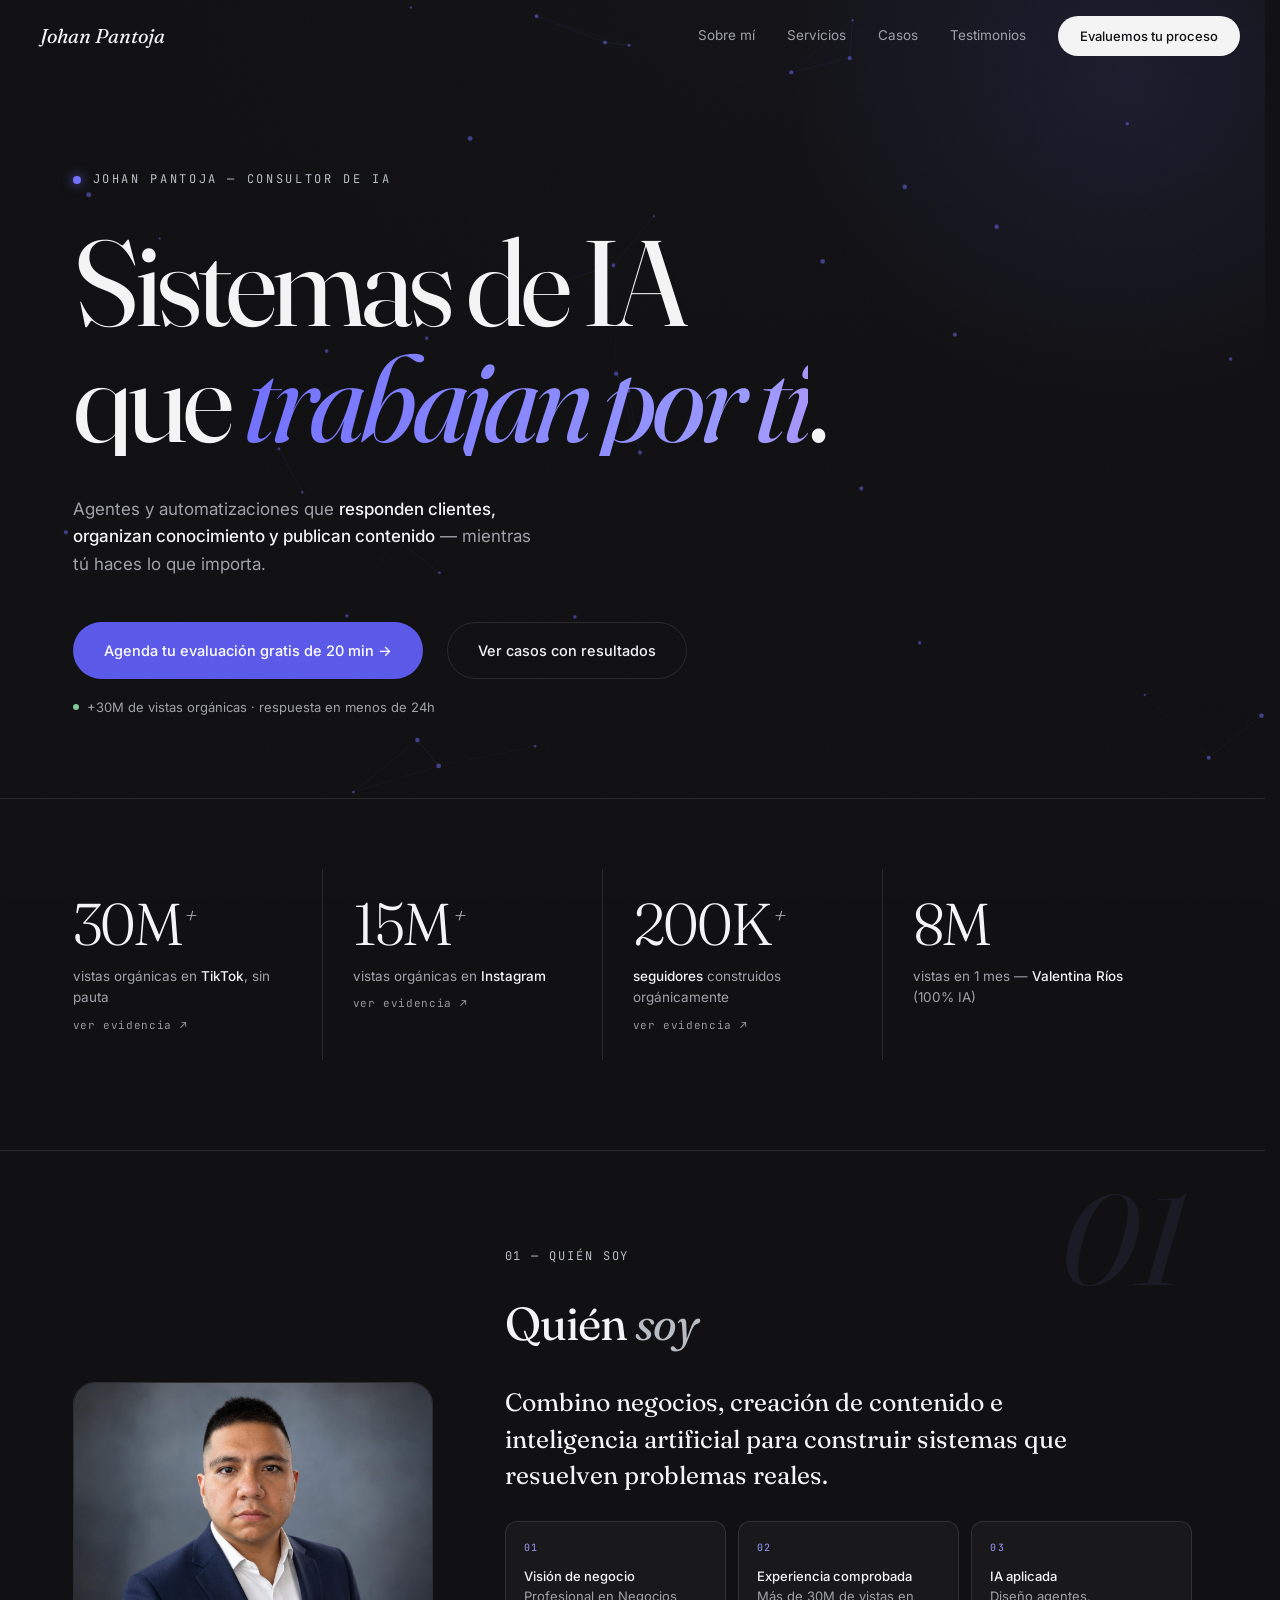
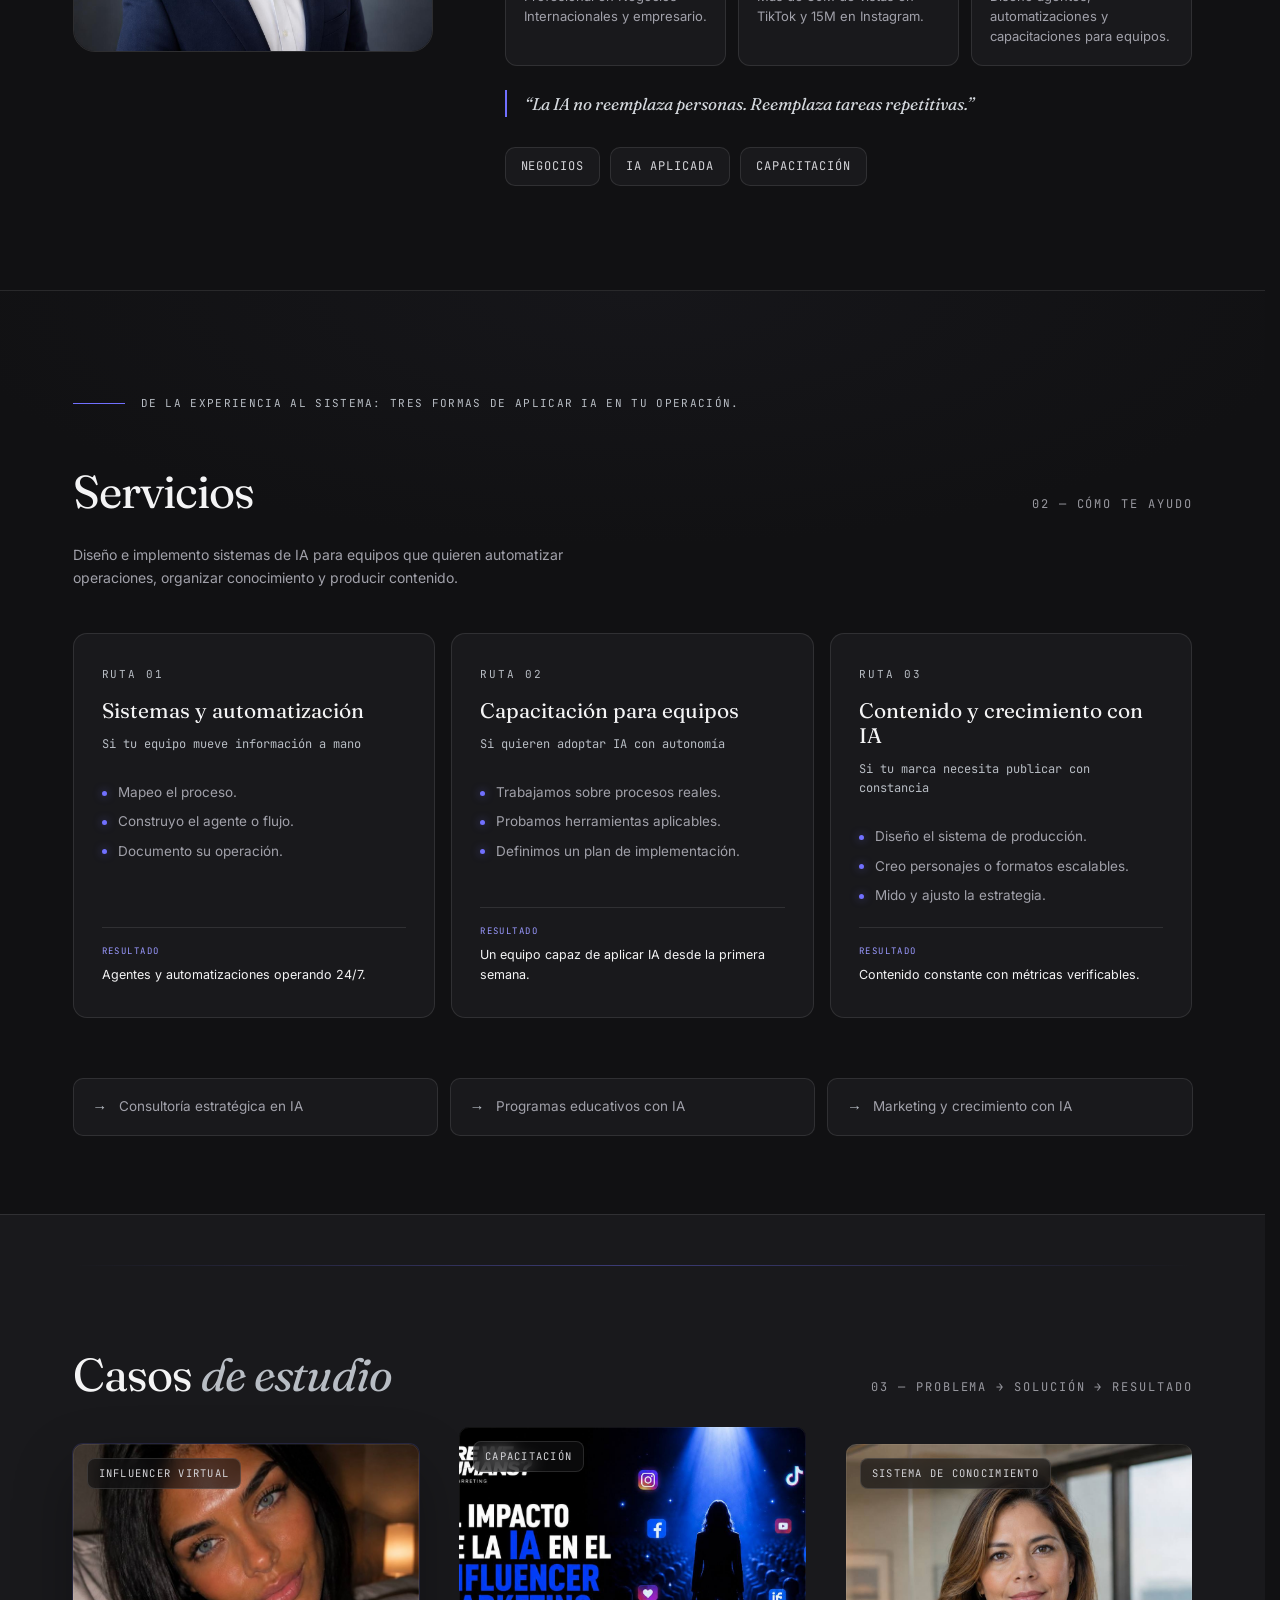
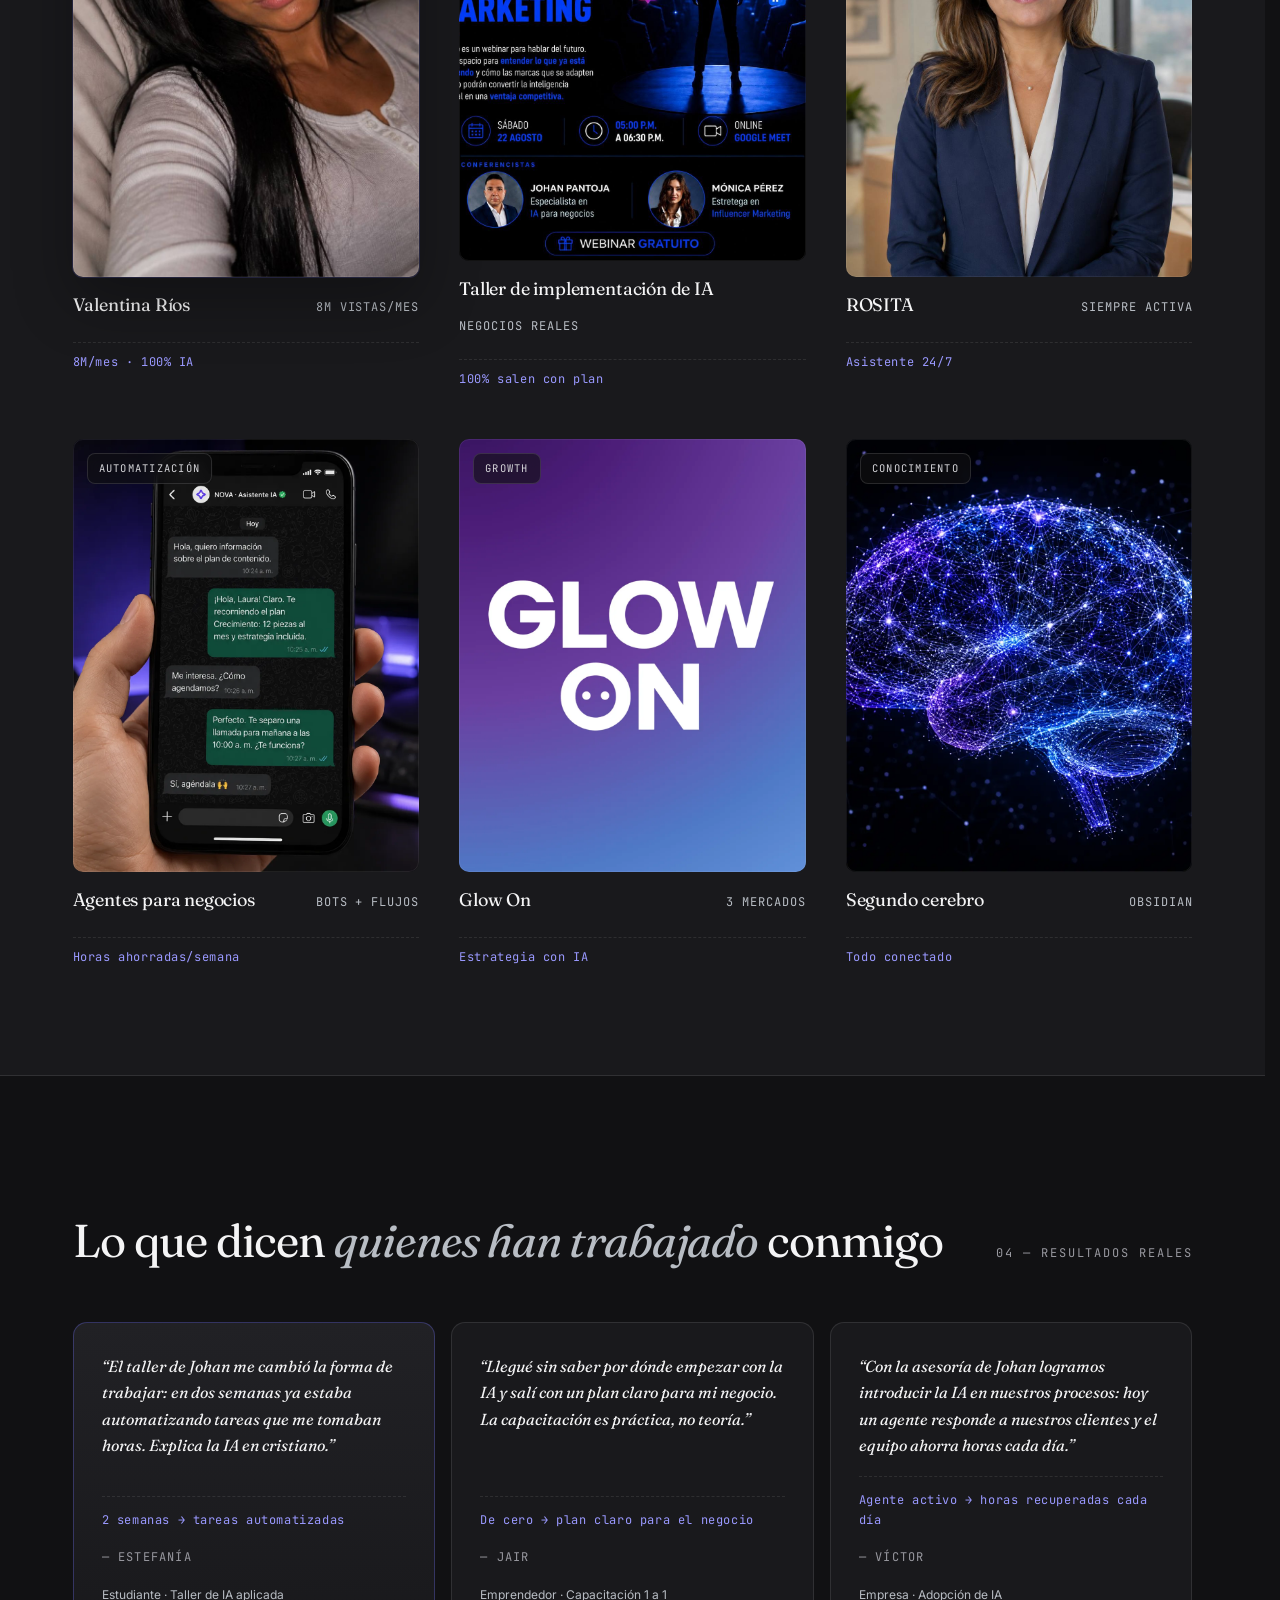
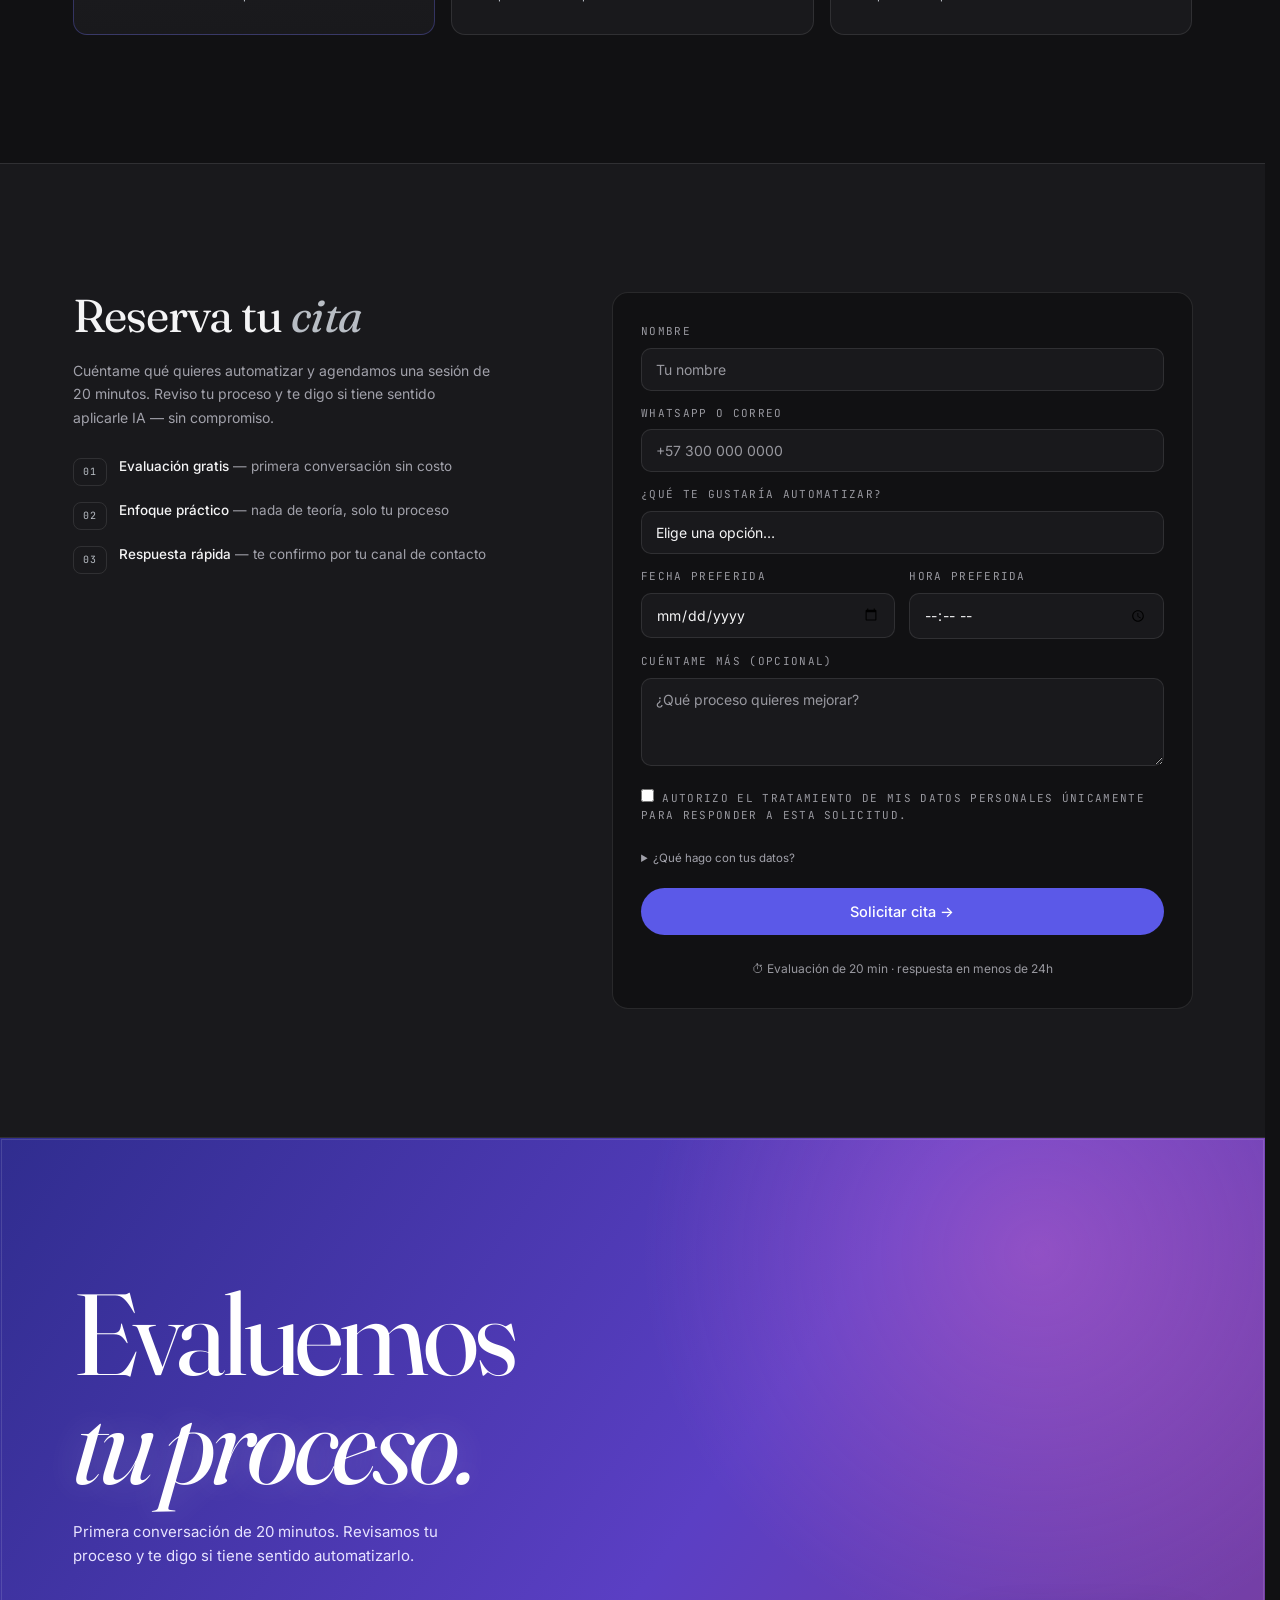
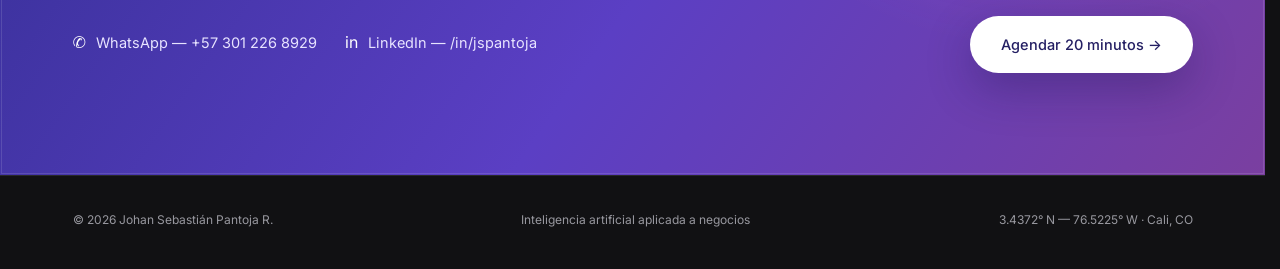
==== commit 36cc4bd4: "chore: renovar URL webhook formulario (túnel) [auto]" ====
--- a/index.html
+++ b/index.html
@@ -677,7 +677,7 @@
     const body={event_type:'reserva',app_token:'jr7Xp2kQ9mZ4vT8nB3wC6sH1',nombre,contacto,tema:document.getElementById('rTema').value,fecha:document.getElementById('rFecha').value,hora:document.getElementById('rHora').value,mensaje:document.getElementById('rMensaje').value.trim(),website:document.querySelector('#reservaForm input[name="website"]').value};
     const ctl=new AbortController();const t=setTimeout(()=>ctl.abort(),10000);
     try{
-      const r=await fetch('https://save-andrew-negotiation-russell.trycloudflare.com/webhooks/reserva-cita',{method:'POST',headers:{'Content-Type':'application/json'},body:JSON.stringify(body),signal:ctl.signal});
+      const r=await fetch('https://ensures-arrived-wizard-concentration.trycloudflare.com/webhooks/reserva-cita',{method:'POST',headers:{'Content-Type':'application/json'},body:JSON.stringify(body),signal:ctl.signal});
       const ct=(r.headers.get('content-type')||'');const j=await r.json().catch(()=>null);
       const ok=r.ok&&(!ct.includes('json')||j===null||j.status!=='ignored');
       if(ok){rStatus.className='r-status ok';rStatus.innerHTML='✓ Recibido. Te confirmo por tu WhatsApp o correo. <a href="'+WA+'Hola%20Johan%2C%20te%20escribo%20por%20mi%20cita" target="_blank" rel="noopener">¿Demora? Escríbeme ahora</a>';reservaForm.reset();}
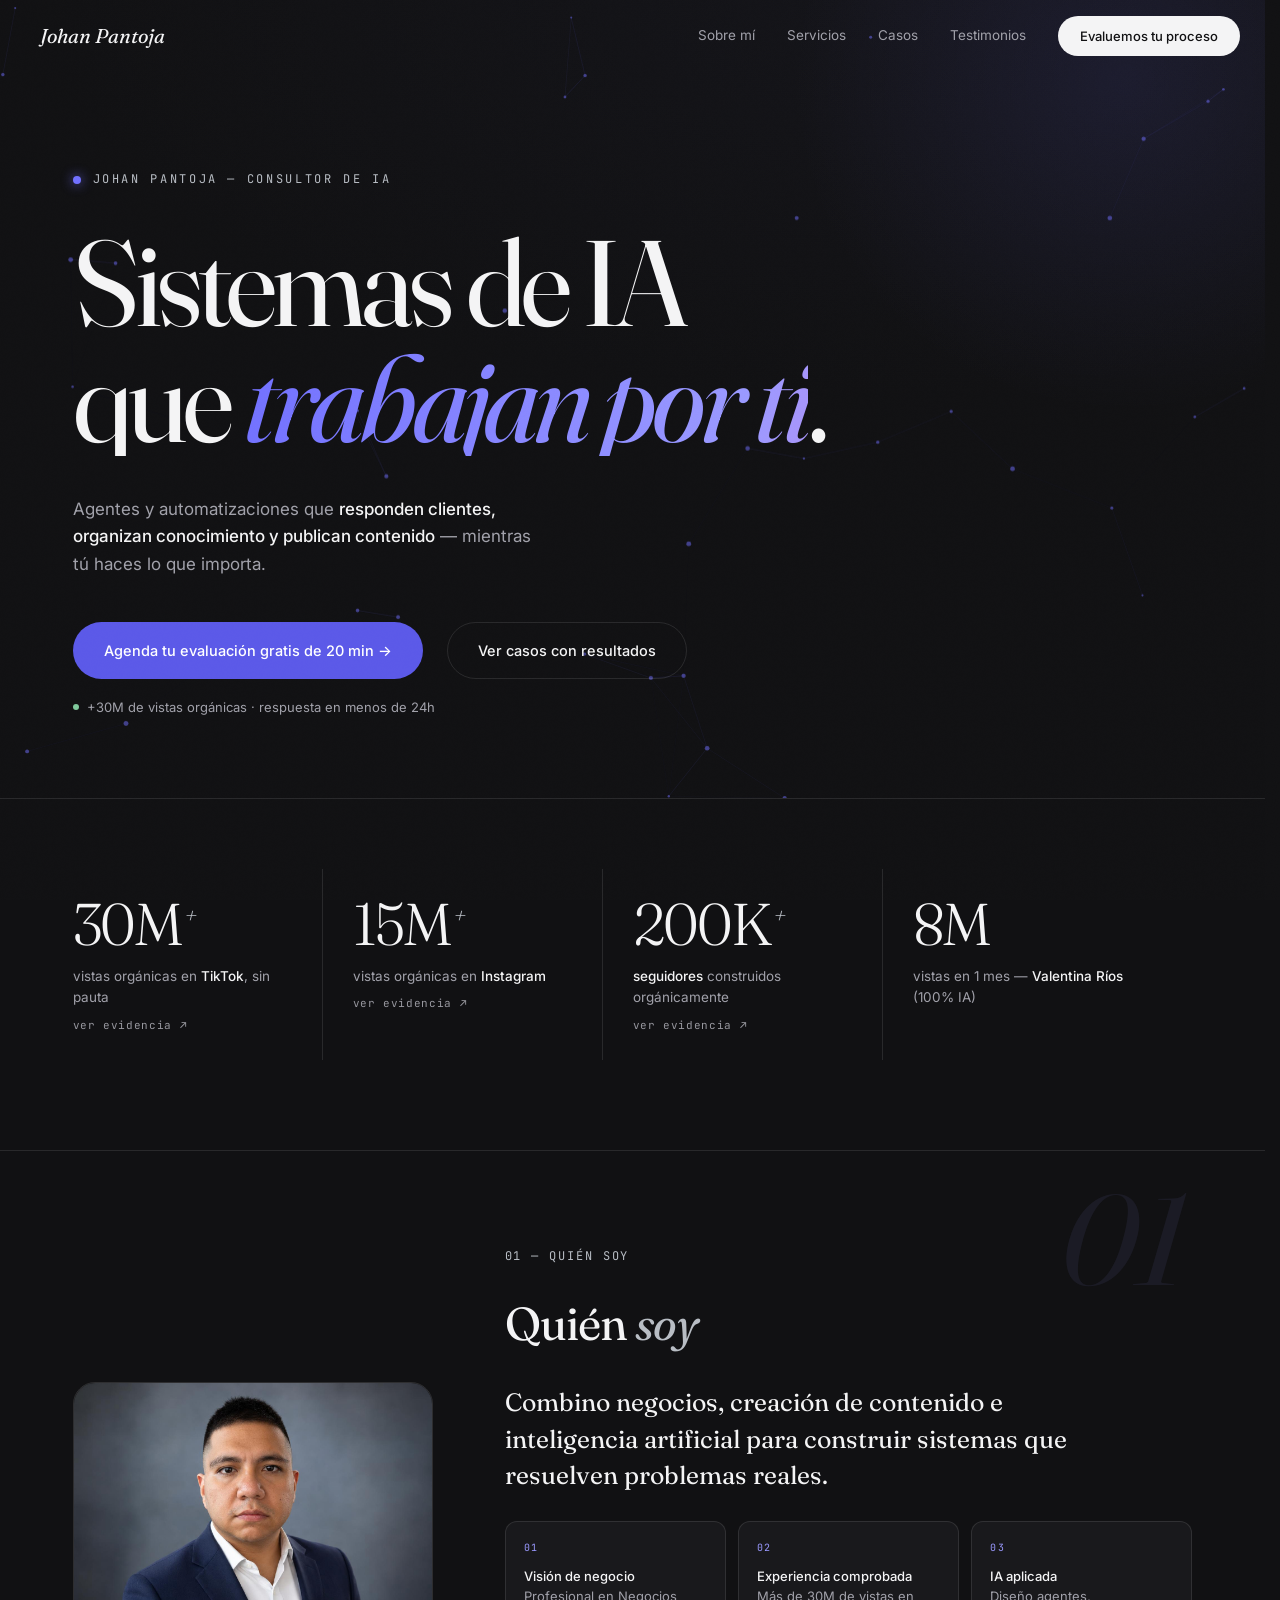
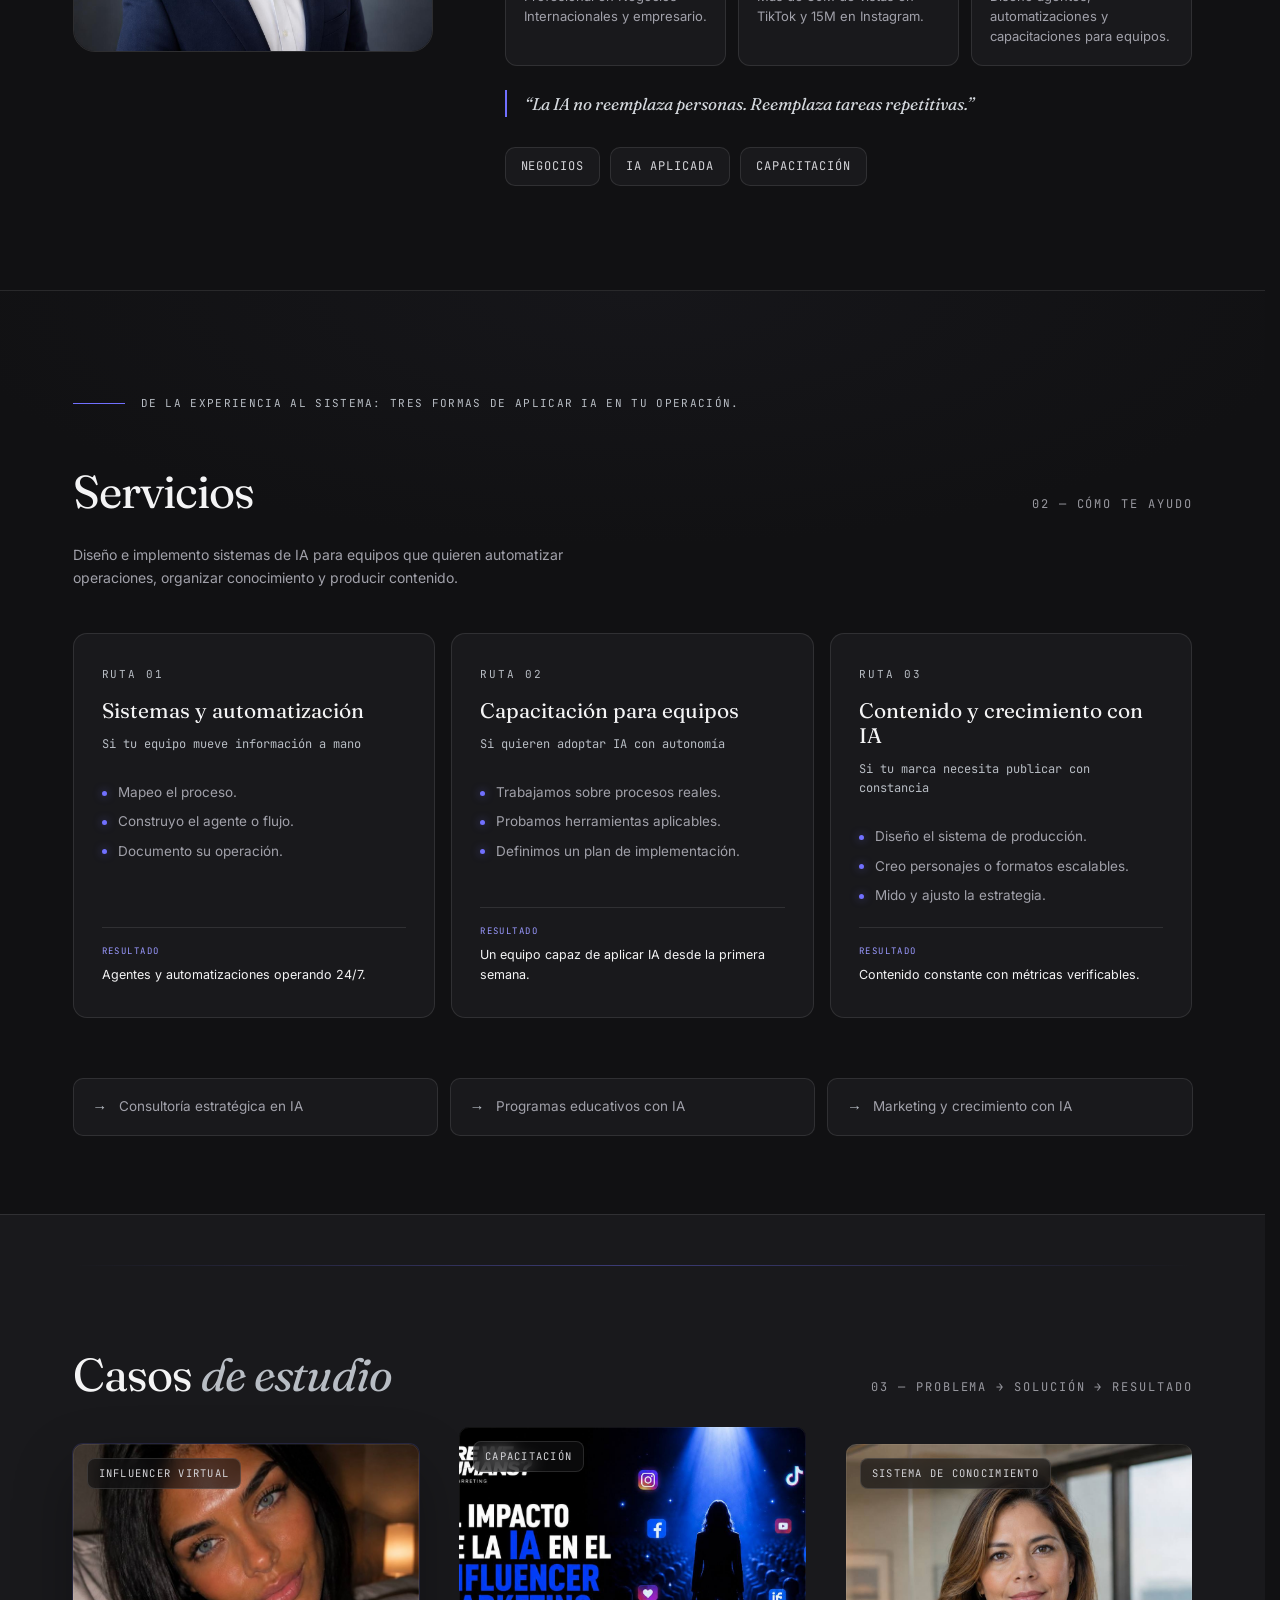
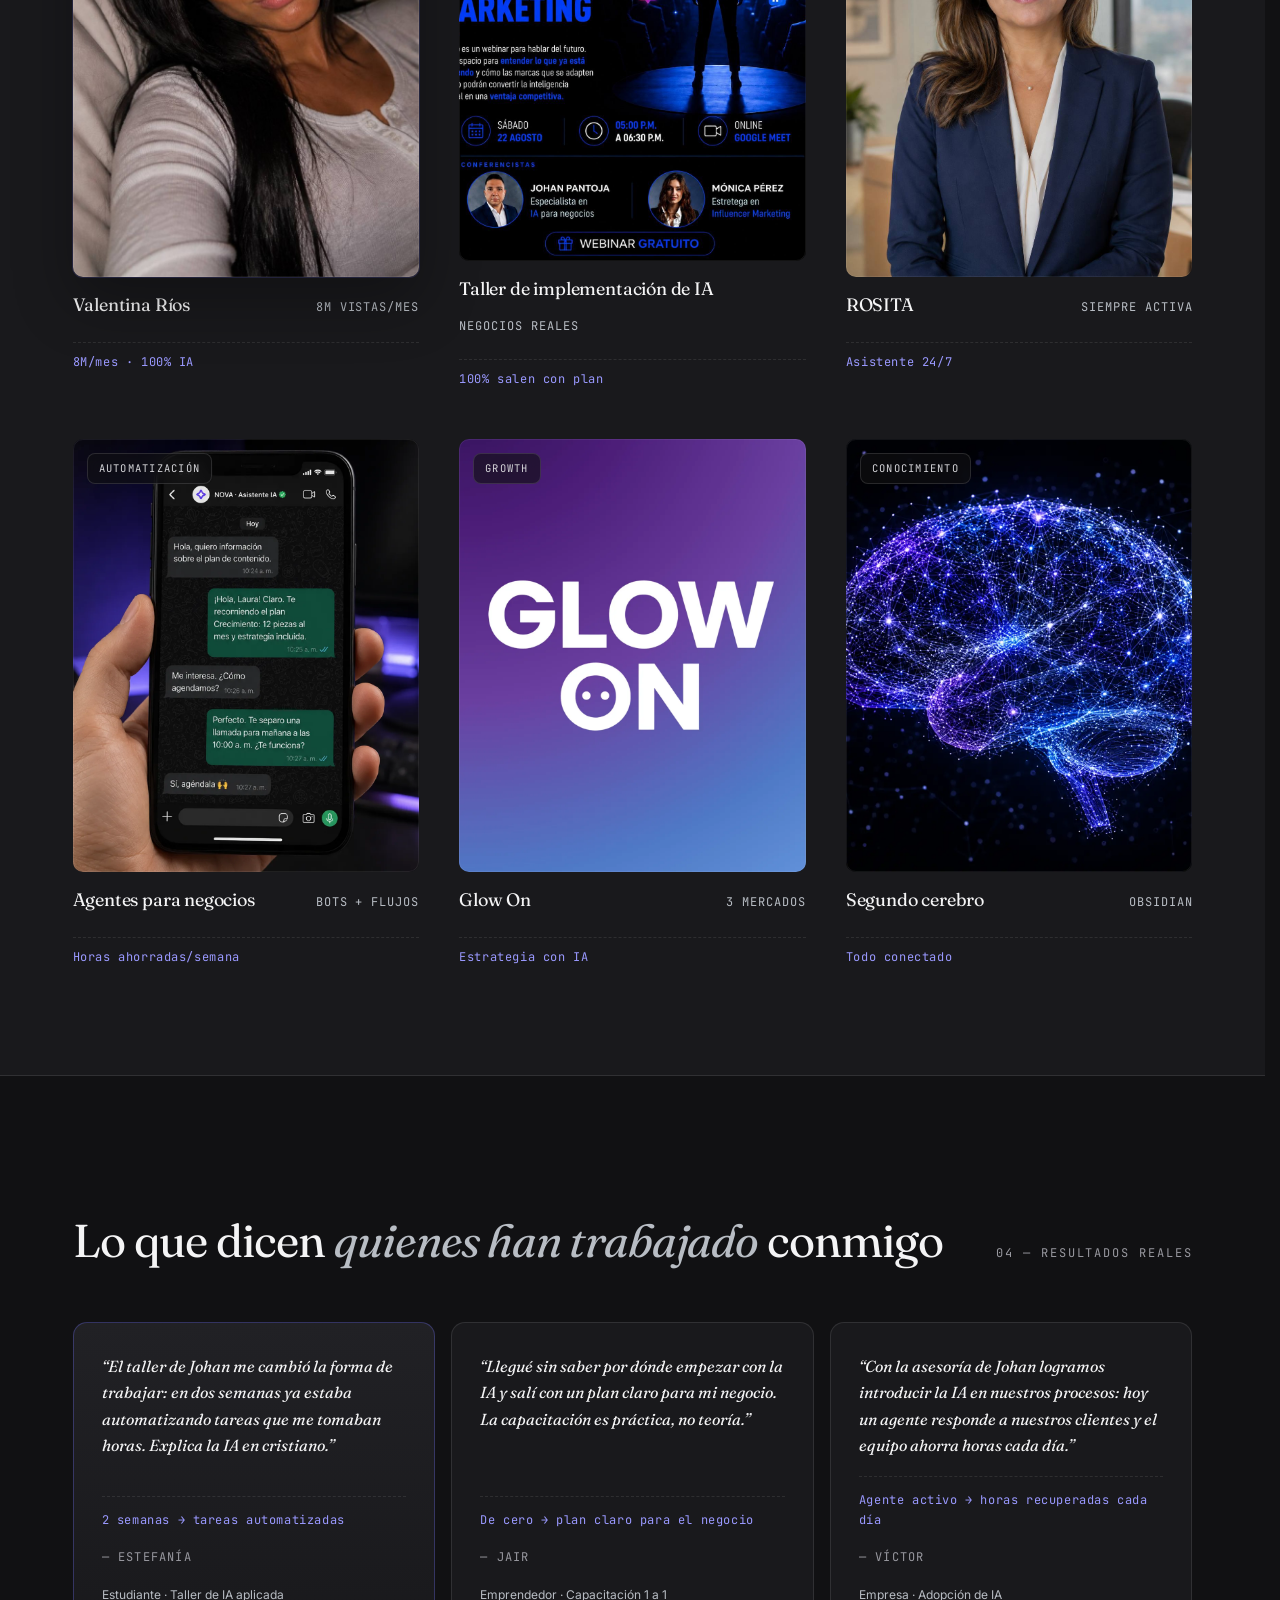
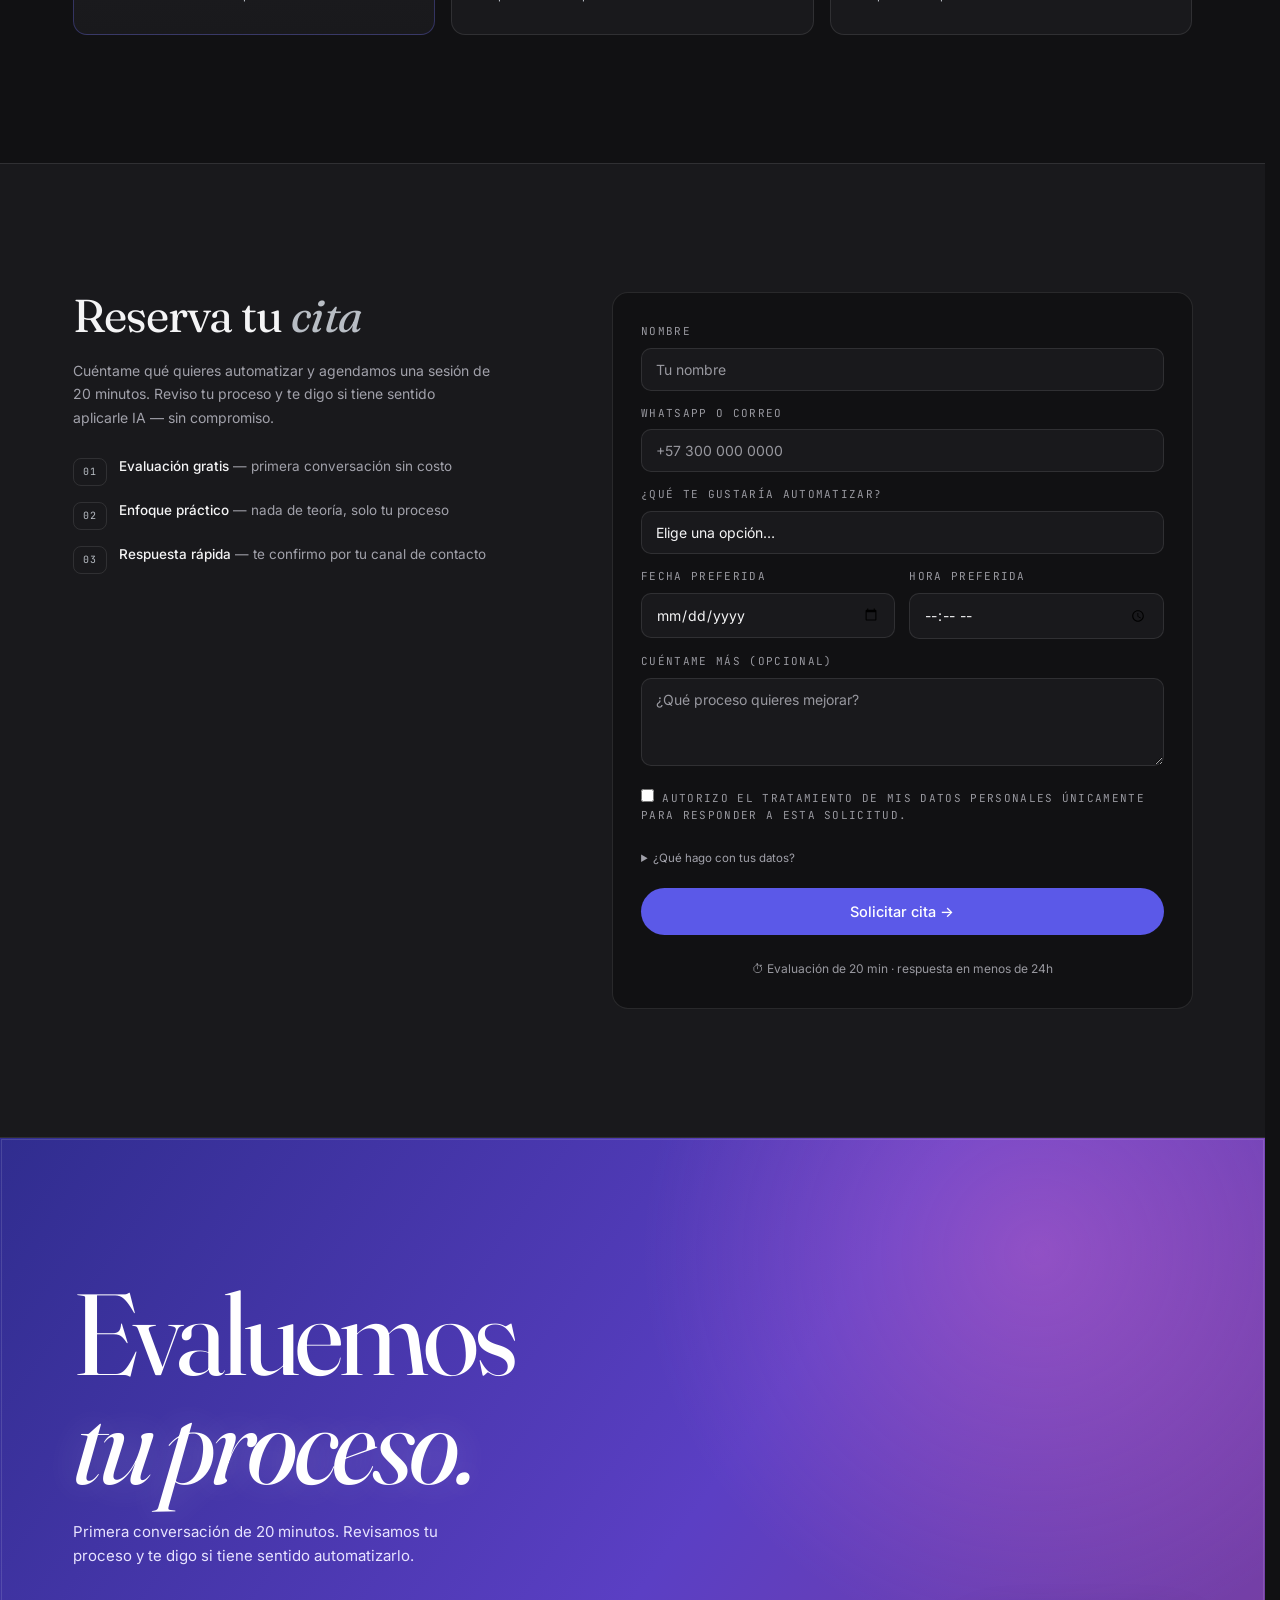
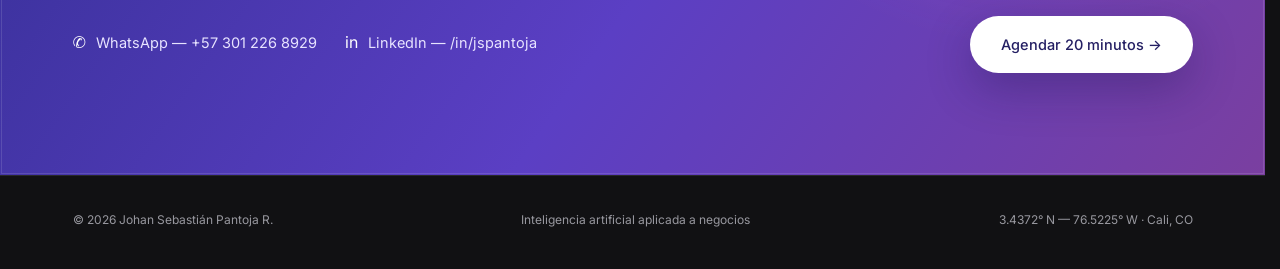
==== commit e9270cd6: "chore: renovar URL webhook formulario (túnel) [auto]" ====
--- a/index.html
+++ b/index.html
@@ -677,7 +677,7 @@
     const body={event_type:'reserva',app_token:'jr7Xp2kQ9mZ4vT8nB3wC6sH1',nombre,contacto,tema:document.getElementById('rTema').value,fecha:document.getElementById('rFecha').value,hora:document.getElementById('rHora').value,mensaje:document.getElementById('rMensaje').value.trim(),website:document.querySelector('#reservaForm input[name="website"]').value};
     const ctl=new AbortController();const t=setTimeout(()=>ctl.abort(),10000);
     try{
-      const r=await fetch('https://ensures-arrived-wizard-concentration.trycloudflare.com/webhooks/reserva-cita',{method:'POST',headers:{'Content-Type':'application/json'},body:JSON.stringify(body),signal:ctl.signal});
+      const r=await fetch('https://water-moms-saved-totally.trycloudflare.com/webhooks/reserva-cita',{method:'POST',headers:{'Content-Type':'application/json'},body:JSON.stringify(body),signal:ctl.signal});
       const ct=(r.headers.get('content-type')||'');const j=await r.json().catch(()=>null);
       const ok=r.ok&&(!ct.includes('json')||j===null||j.status!=='ignored');
       if(ok){rStatus.className='r-status ok';rStatus.innerHTML='✓ Recibido. Te confirmo por tu WhatsApp o correo. <a href="'+WA+'Hola%20Johan%2C%20te%20escribo%20por%20mi%20cita" target="_blank" rel="noopener">¿Demora? Escríbeme ahora</a>';reservaForm.reset();}
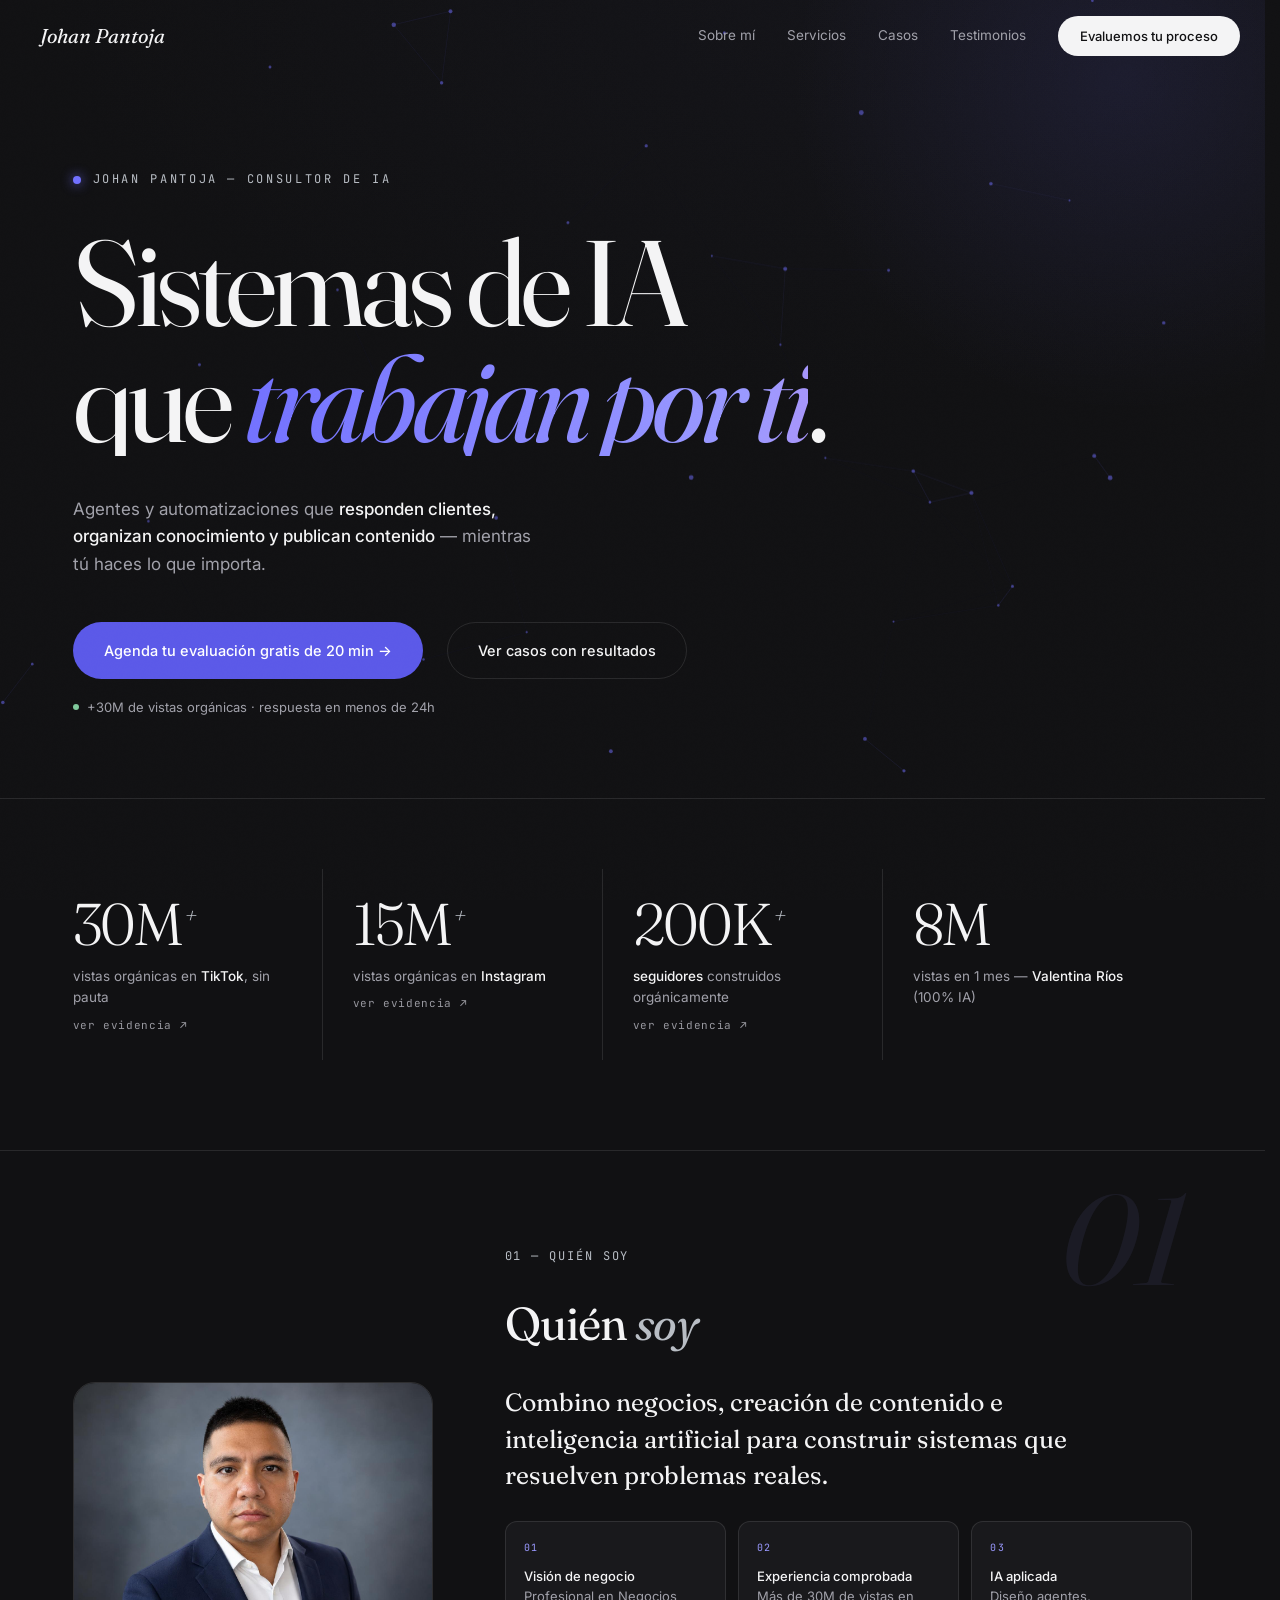
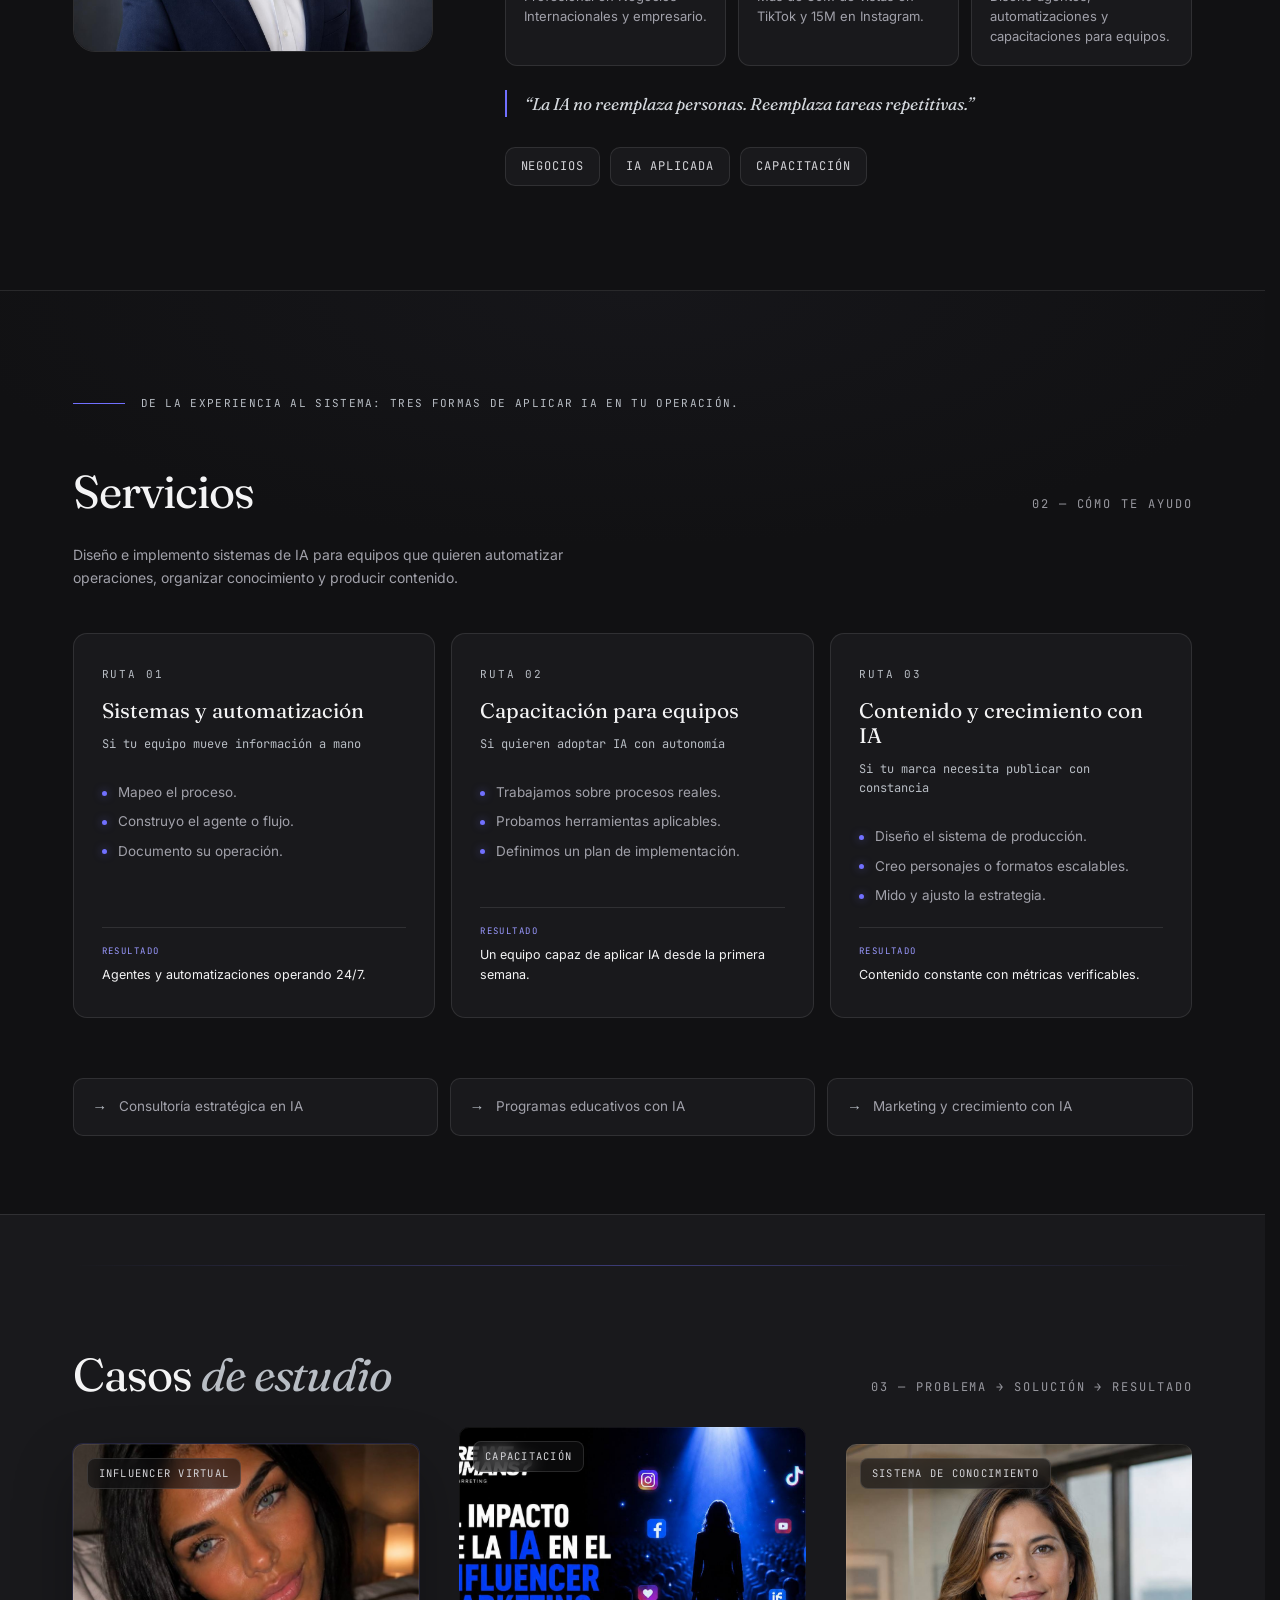
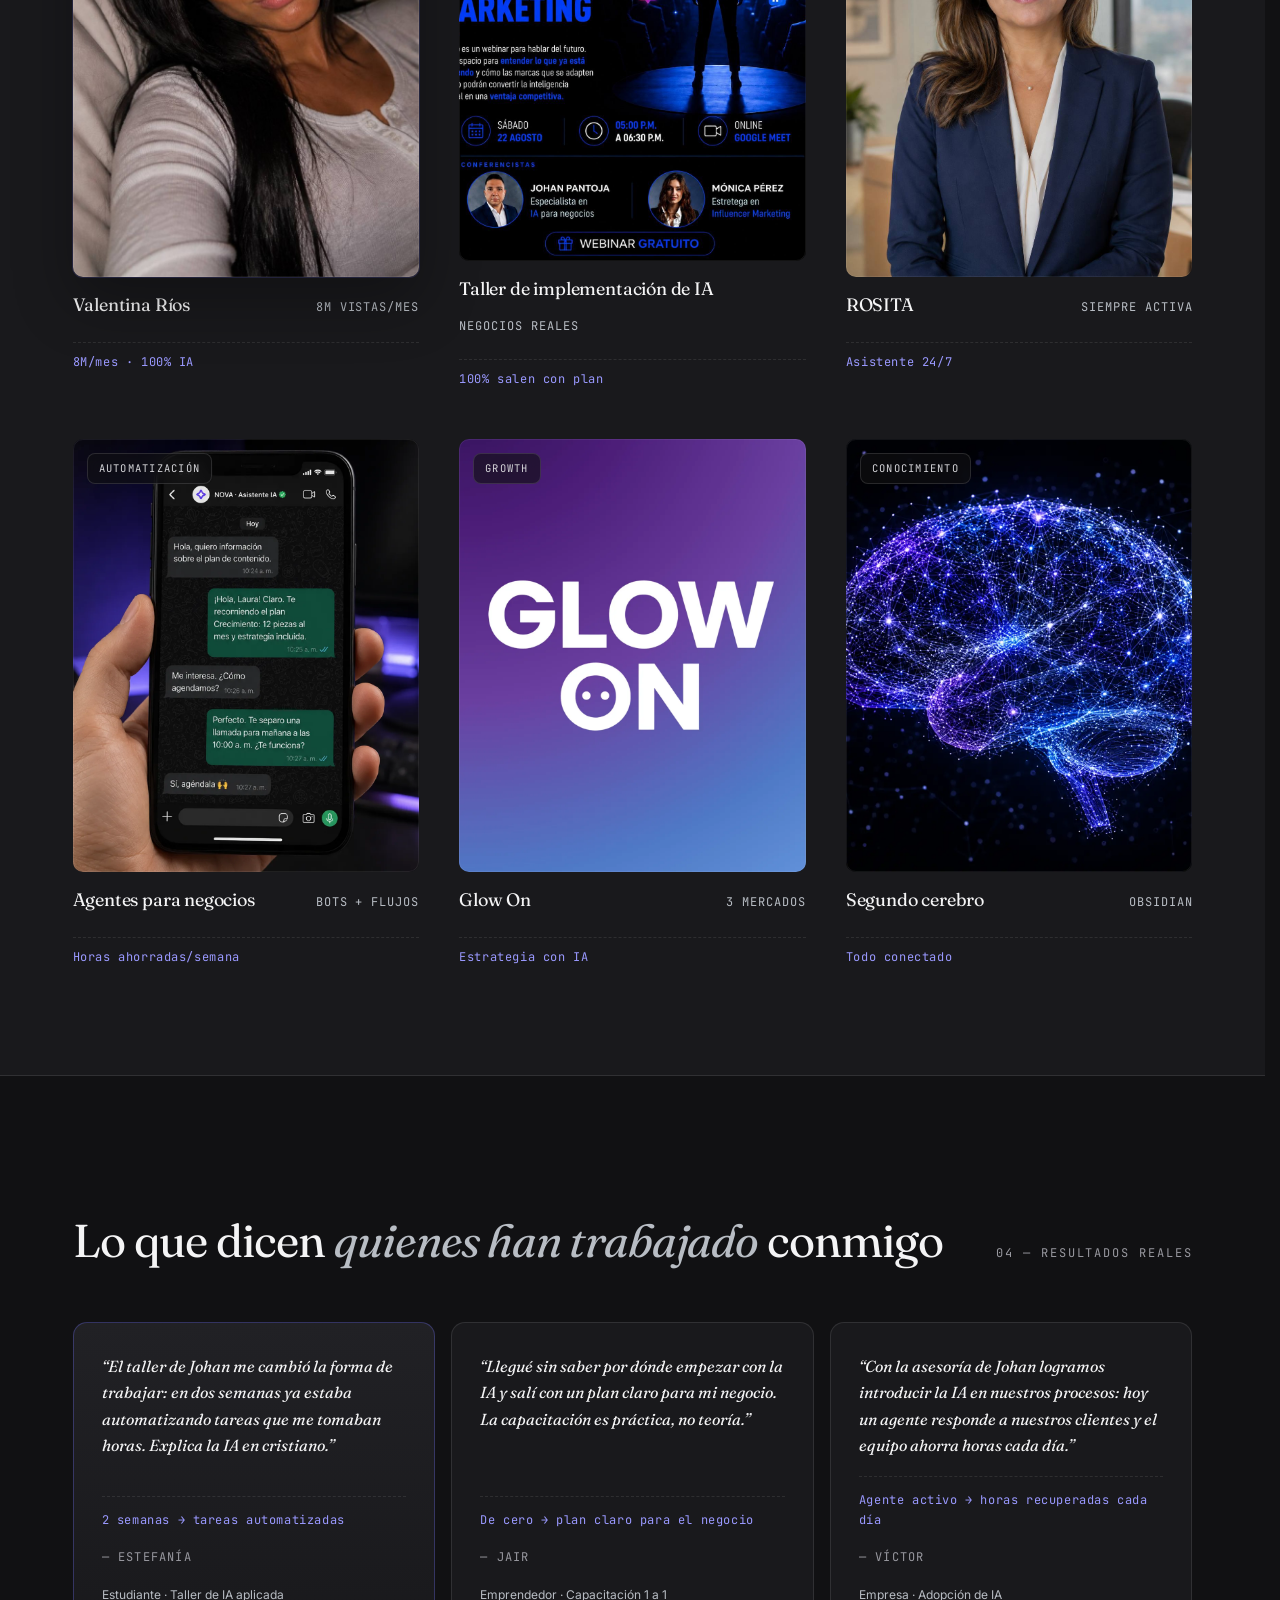
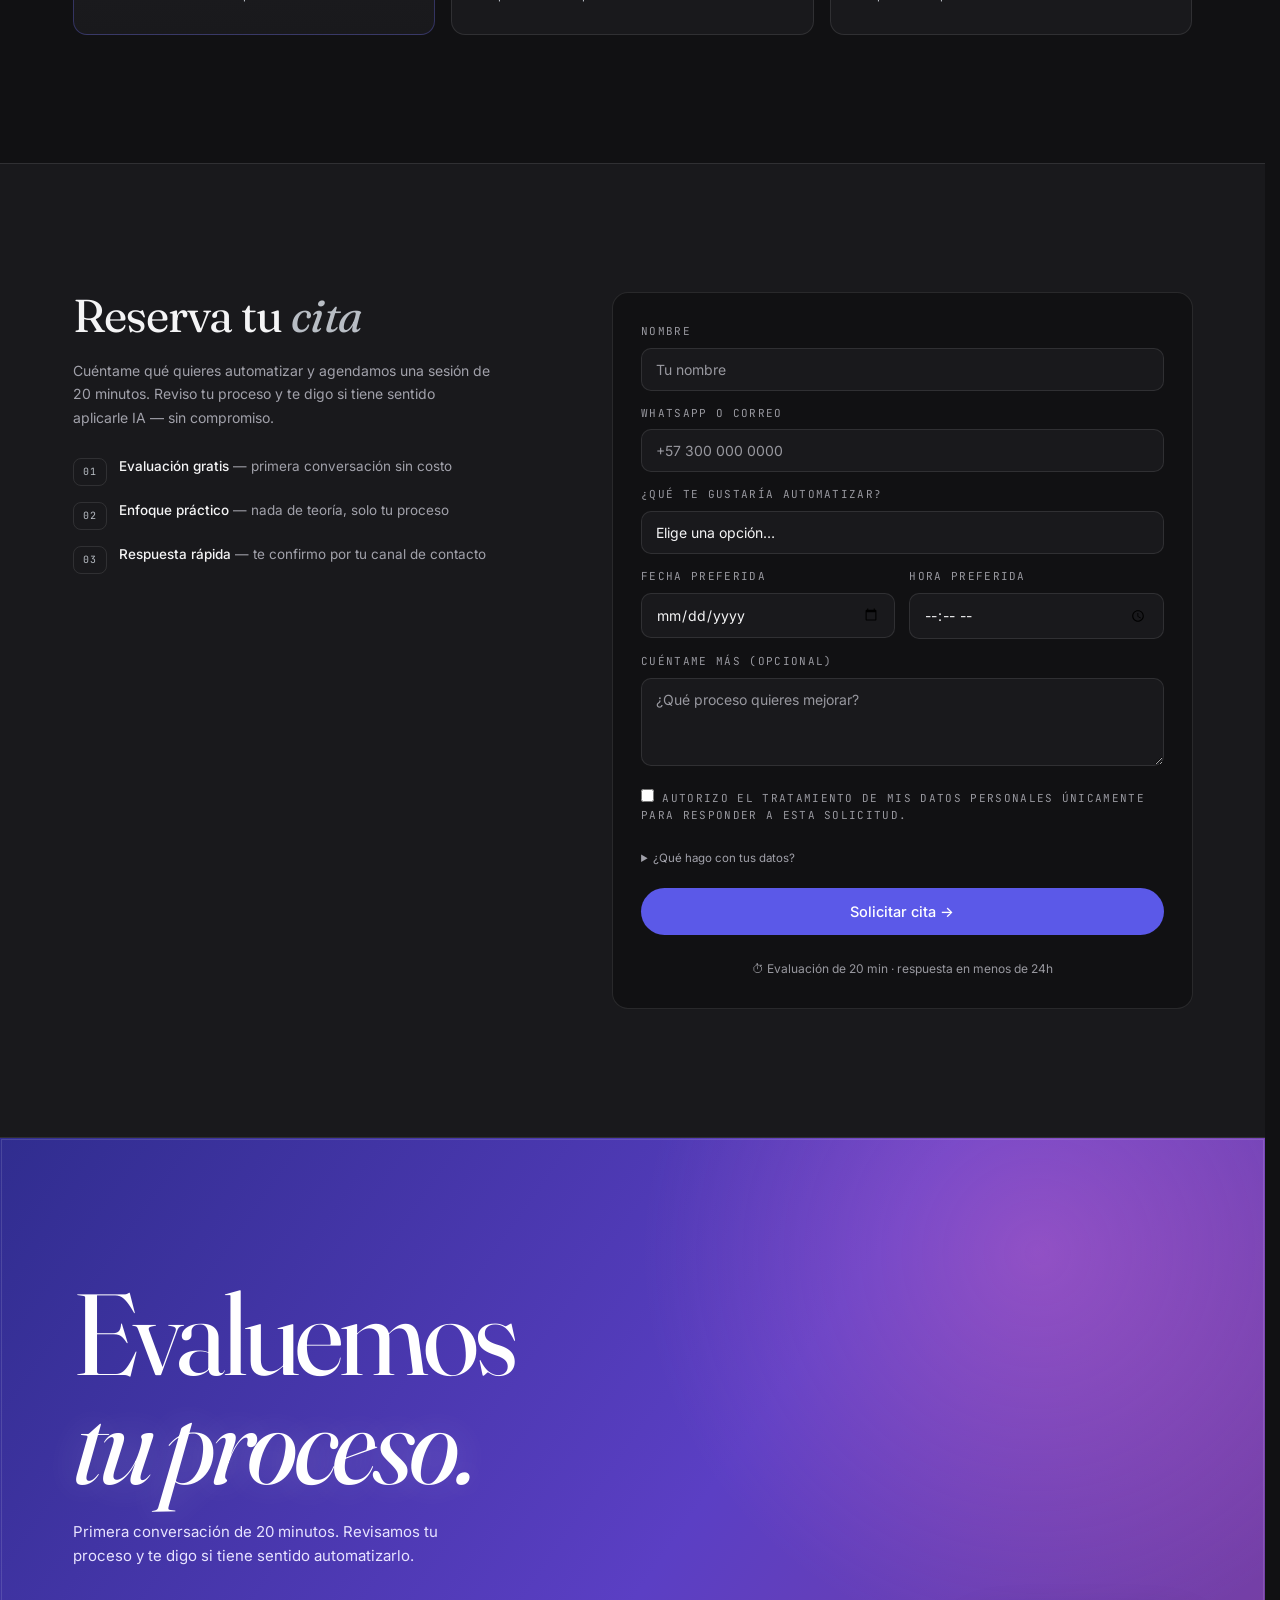
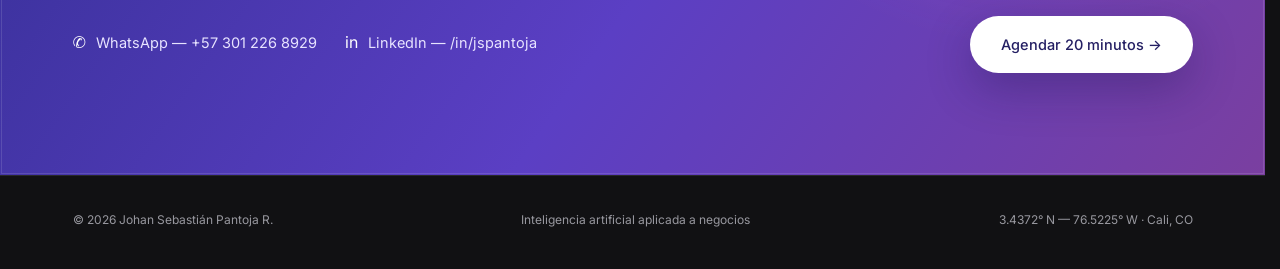
==== commit a591828c: "chore: renovar URL webhook formulario (túnel) [auto]" ====
--- a/index.html
+++ b/index.html
@@ -677,7 +677,7 @@
     const body={event_type:'reserva',app_token:'jr7Xp2kQ9mZ4vT8nB3wC6sH1',nombre,contacto,tema:document.getElementById('rTema').value,fecha:document.getElementById('rFecha').value,hora:document.getElementById('rHora').value,mensaje:document.getElementById('rMensaje').value.trim(),website:document.querySelector('#reservaForm input[name="website"]').value};
     const ctl=new AbortController();const t=setTimeout(()=>ctl.abort(),10000);
     try{
-      const r=await fetch('https://water-moms-saved-totally.trycloudflare.com/webhooks/reserva-cita',{method:'POST',headers:{'Content-Type':'application/json'},body:JSON.stringify(body),signal:ctl.signal});
+      const r=await fetch('https://face-candles-seal-eden.trycloudflare.com/webhooks/reserva-cita',{method:'POST',headers:{'Content-Type':'application/json'},body:JSON.stringify(body),signal:ctl.signal});
       const ct=(r.headers.get('content-type')||'');const j=await r.json().catch(()=>null);
       const ok=r.ok&&(!ct.includes('json')||j===null||j.status!=='ignored');
       if(ok){rStatus.className='r-status ok';rStatus.innerHTML='✓ Recibido. Te confirmo por tu WhatsApp o correo. <a href="'+WA+'Hola%20Johan%2C%20te%20escribo%20por%20mi%20cita" target="_blank" rel="noopener">¿Demora? Escríbeme ahora</a>';reservaForm.reset();}
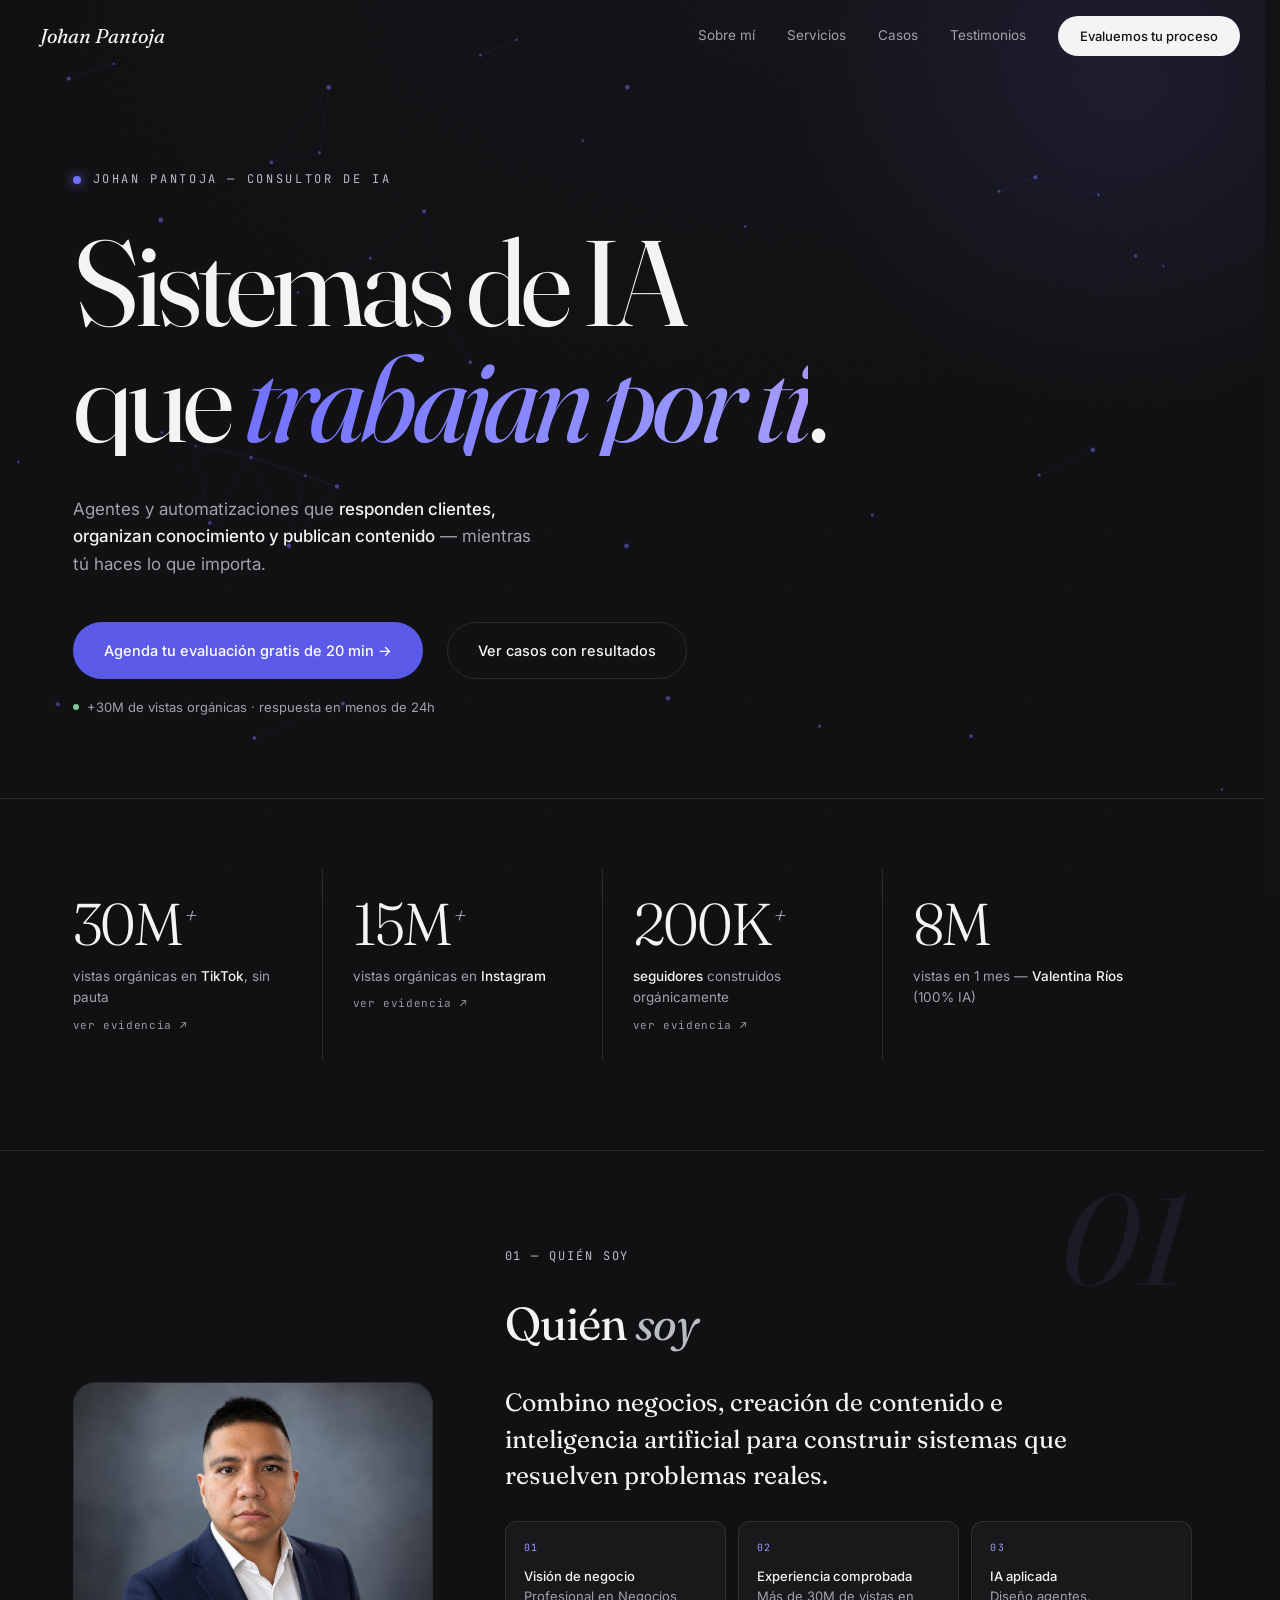
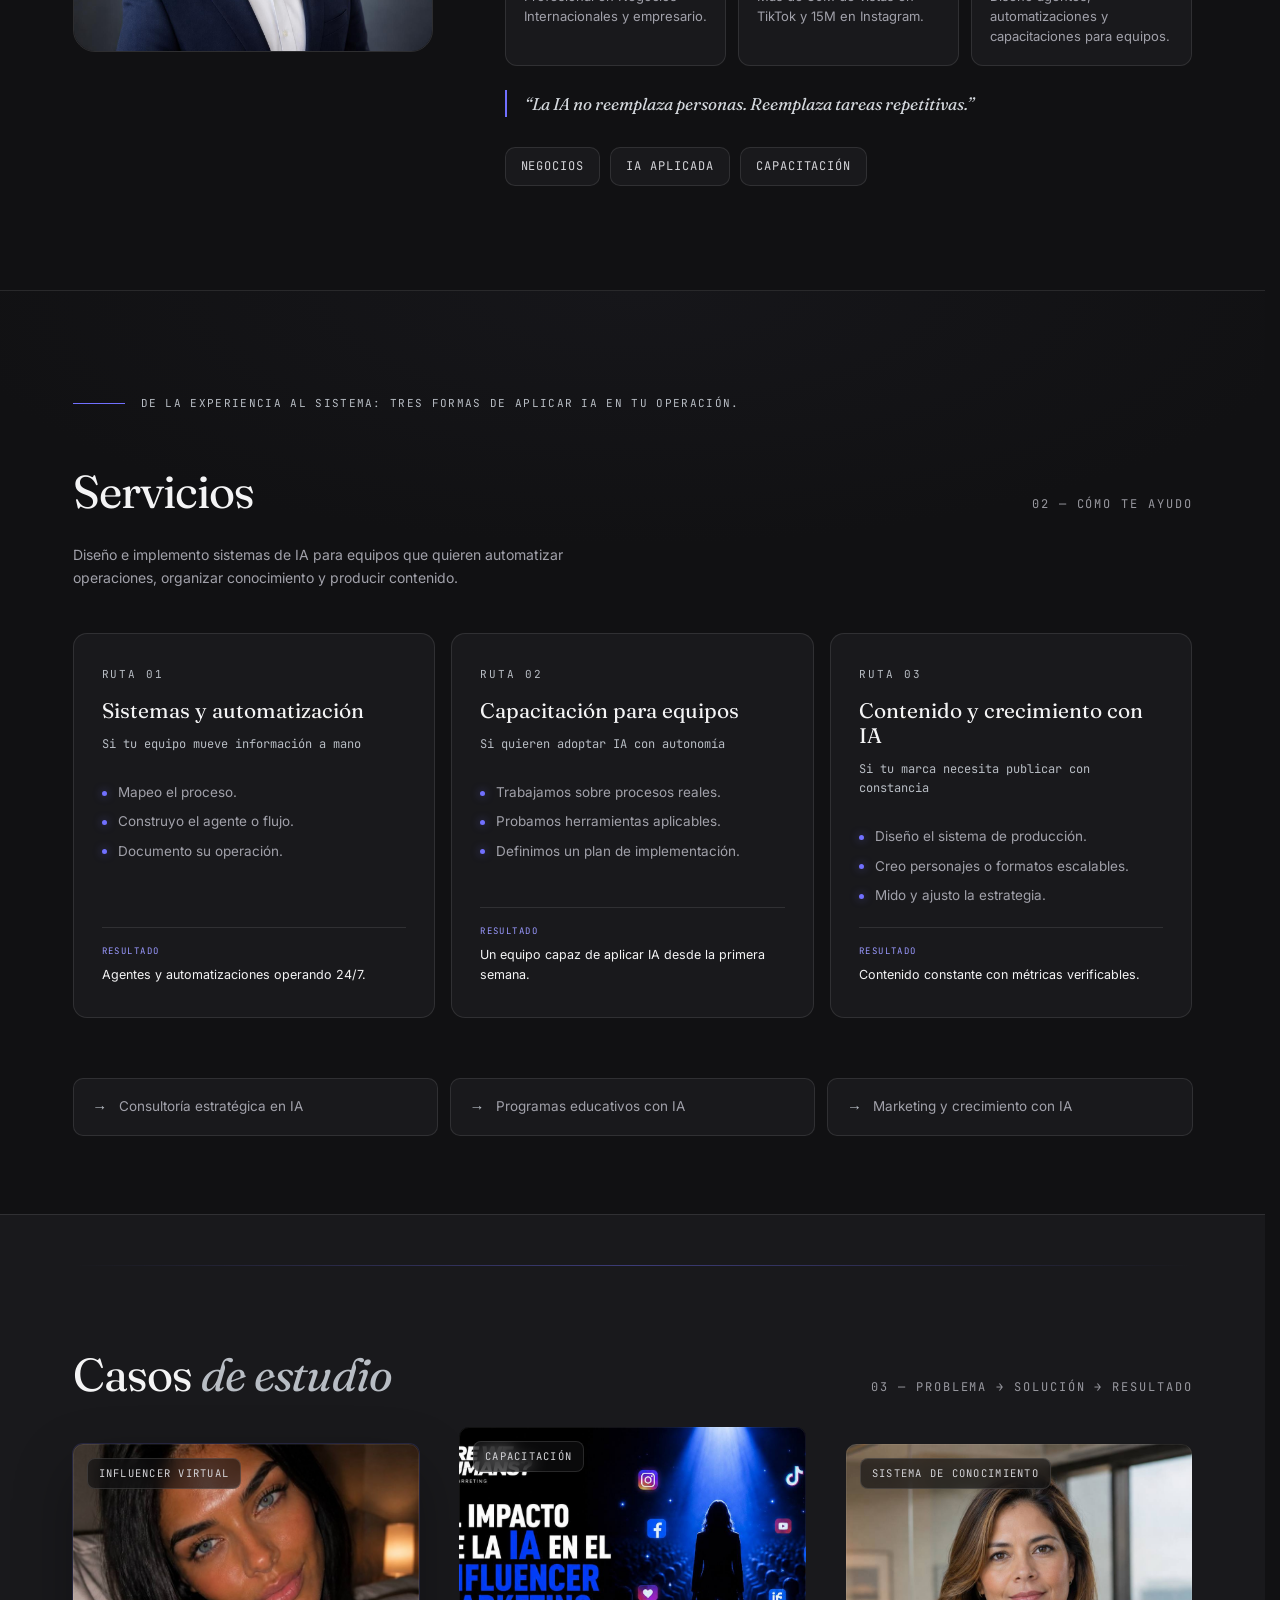
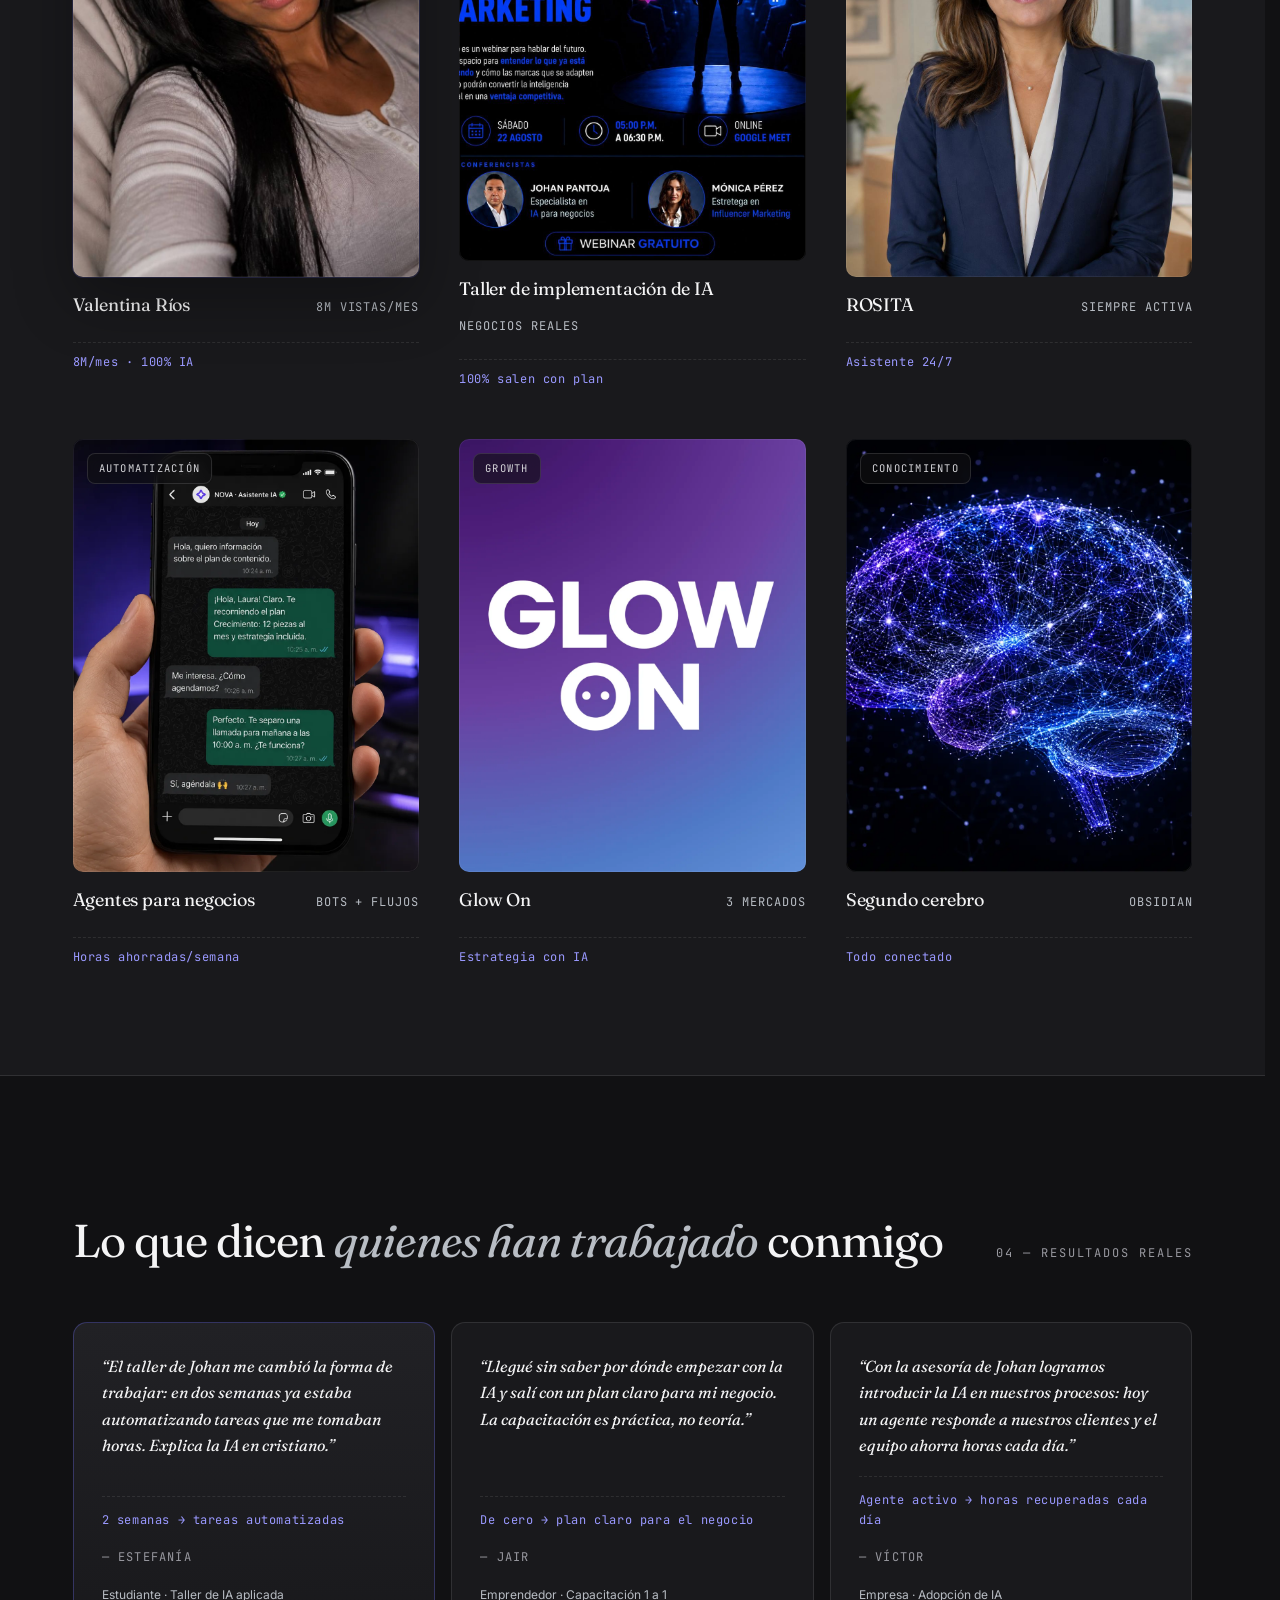
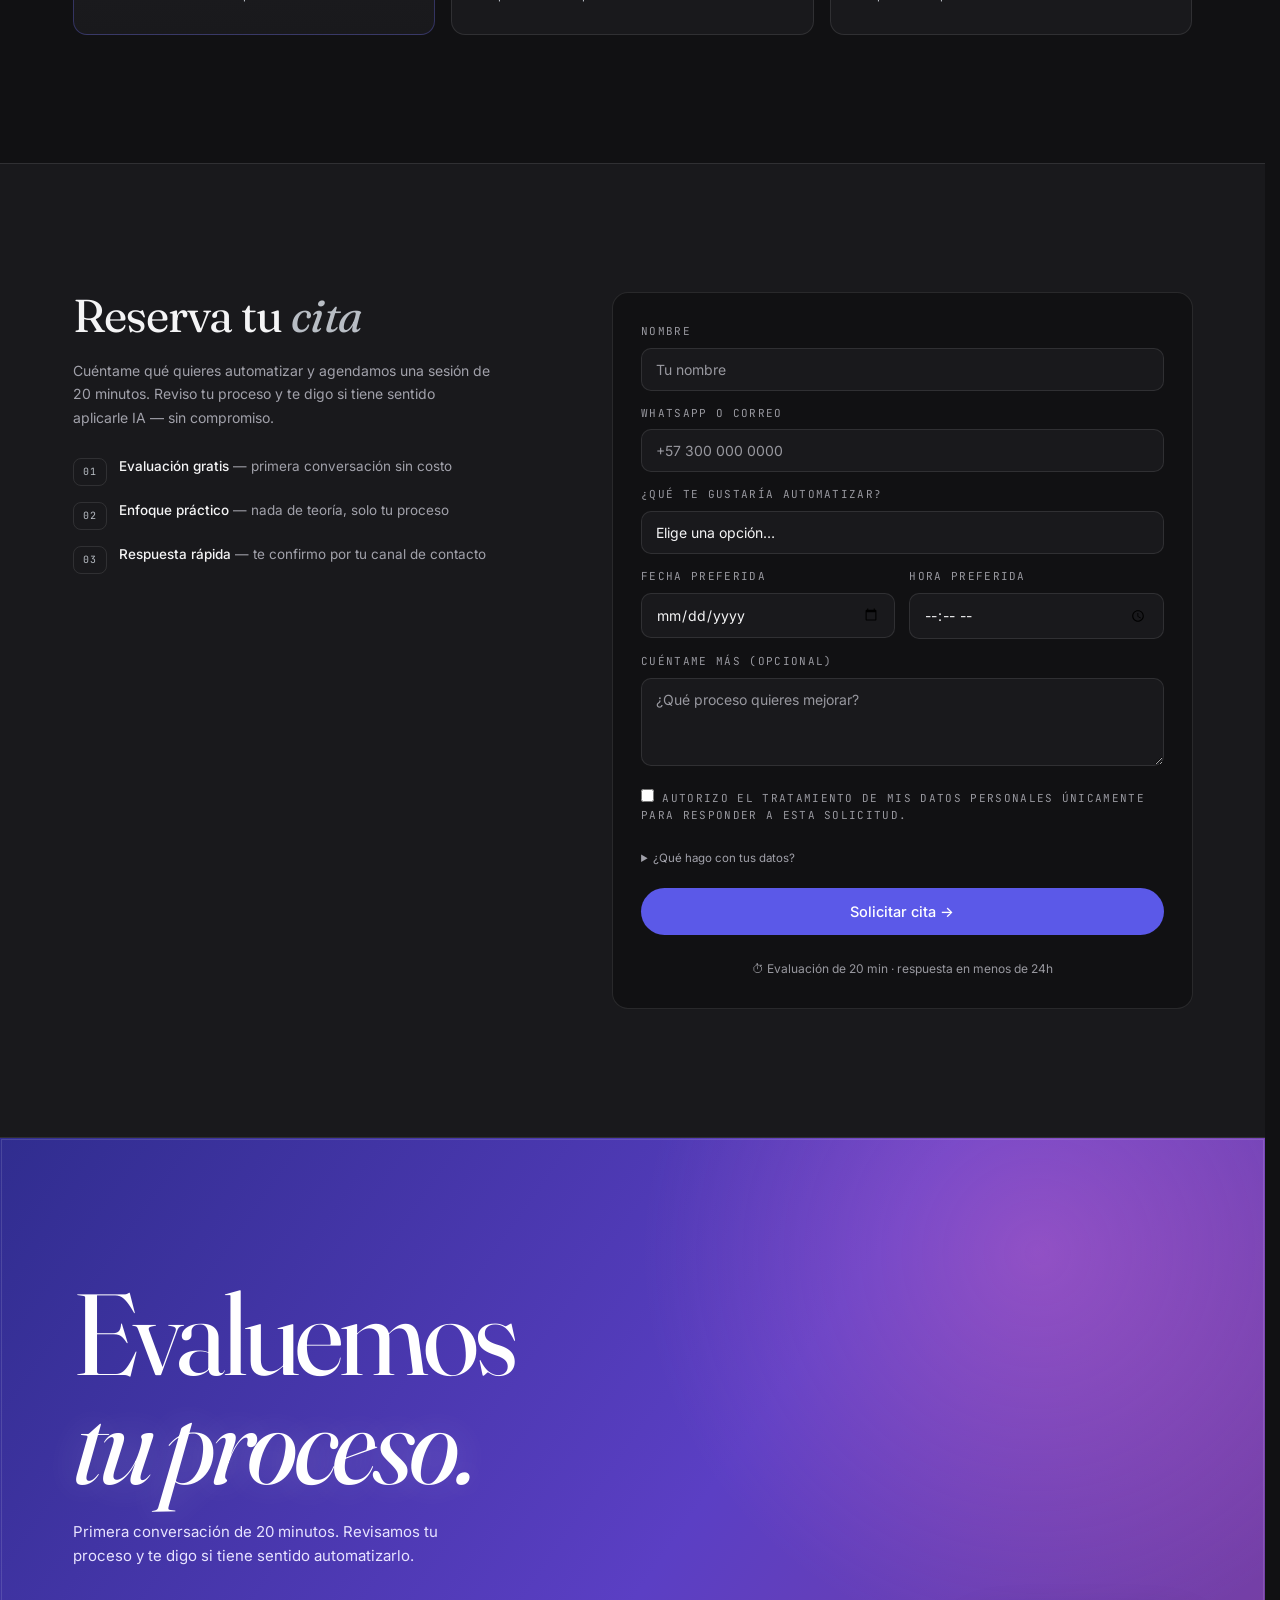
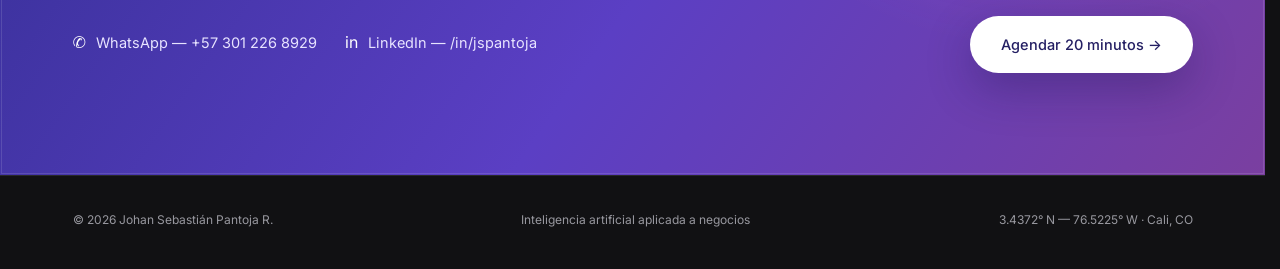
==== commit 373eaf17: "chore: renovar URL webhook formulario (túnel) [auto]" ====
--- a/index.html
+++ b/index.html
@@ -677,7 +677,7 @@
     const body={event_type:'reserva',app_token:'jr7Xp2kQ9mZ4vT8nB3wC6sH1',nombre,contacto,tema:document.getElementById('rTema').value,fecha:document.getElementById('rFecha').value,hora:document.getElementById('rHora').value,mensaje:document.getElementById('rMensaje').value.trim(),website:document.querySelector('#reservaForm input[name="website"]').value};
     const ctl=new AbortController();const t=setTimeout(()=>ctl.abort(),10000);
     try{
-      const r=await fetch('https://face-candles-seal-eden.trycloudflare.com/webhooks/reserva-cita',{method:'POST',headers:{'Content-Type':'application/json'},body:JSON.stringify(body),signal:ctl.signal});
+      const r=await fetch('https://mat-snake-martin-harmony.trycloudflare.com/webhooks/reserva-cita',{method:'POST',headers:{'Content-Type':'application/json'},body:JSON.stringify(body),signal:ctl.signal});
       const ct=(r.headers.get('content-type')||'');const j=await r.json().catch(()=>null);
       const ok=r.ok&&(!ct.includes('json')||j===null||j.status!=='ignored');
       if(ok){rStatus.className='r-status ok';rStatus.innerHTML='✓ Recibido. Te confirmo por tu WhatsApp o correo. <a href="'+WA+'Hola%20Johan%2C%20te%20escribo%20por%20mi%20cita" target="_blank" rel="noopener">¿Demora? Escríbeme ahora</a>';reservaForm.reset();}
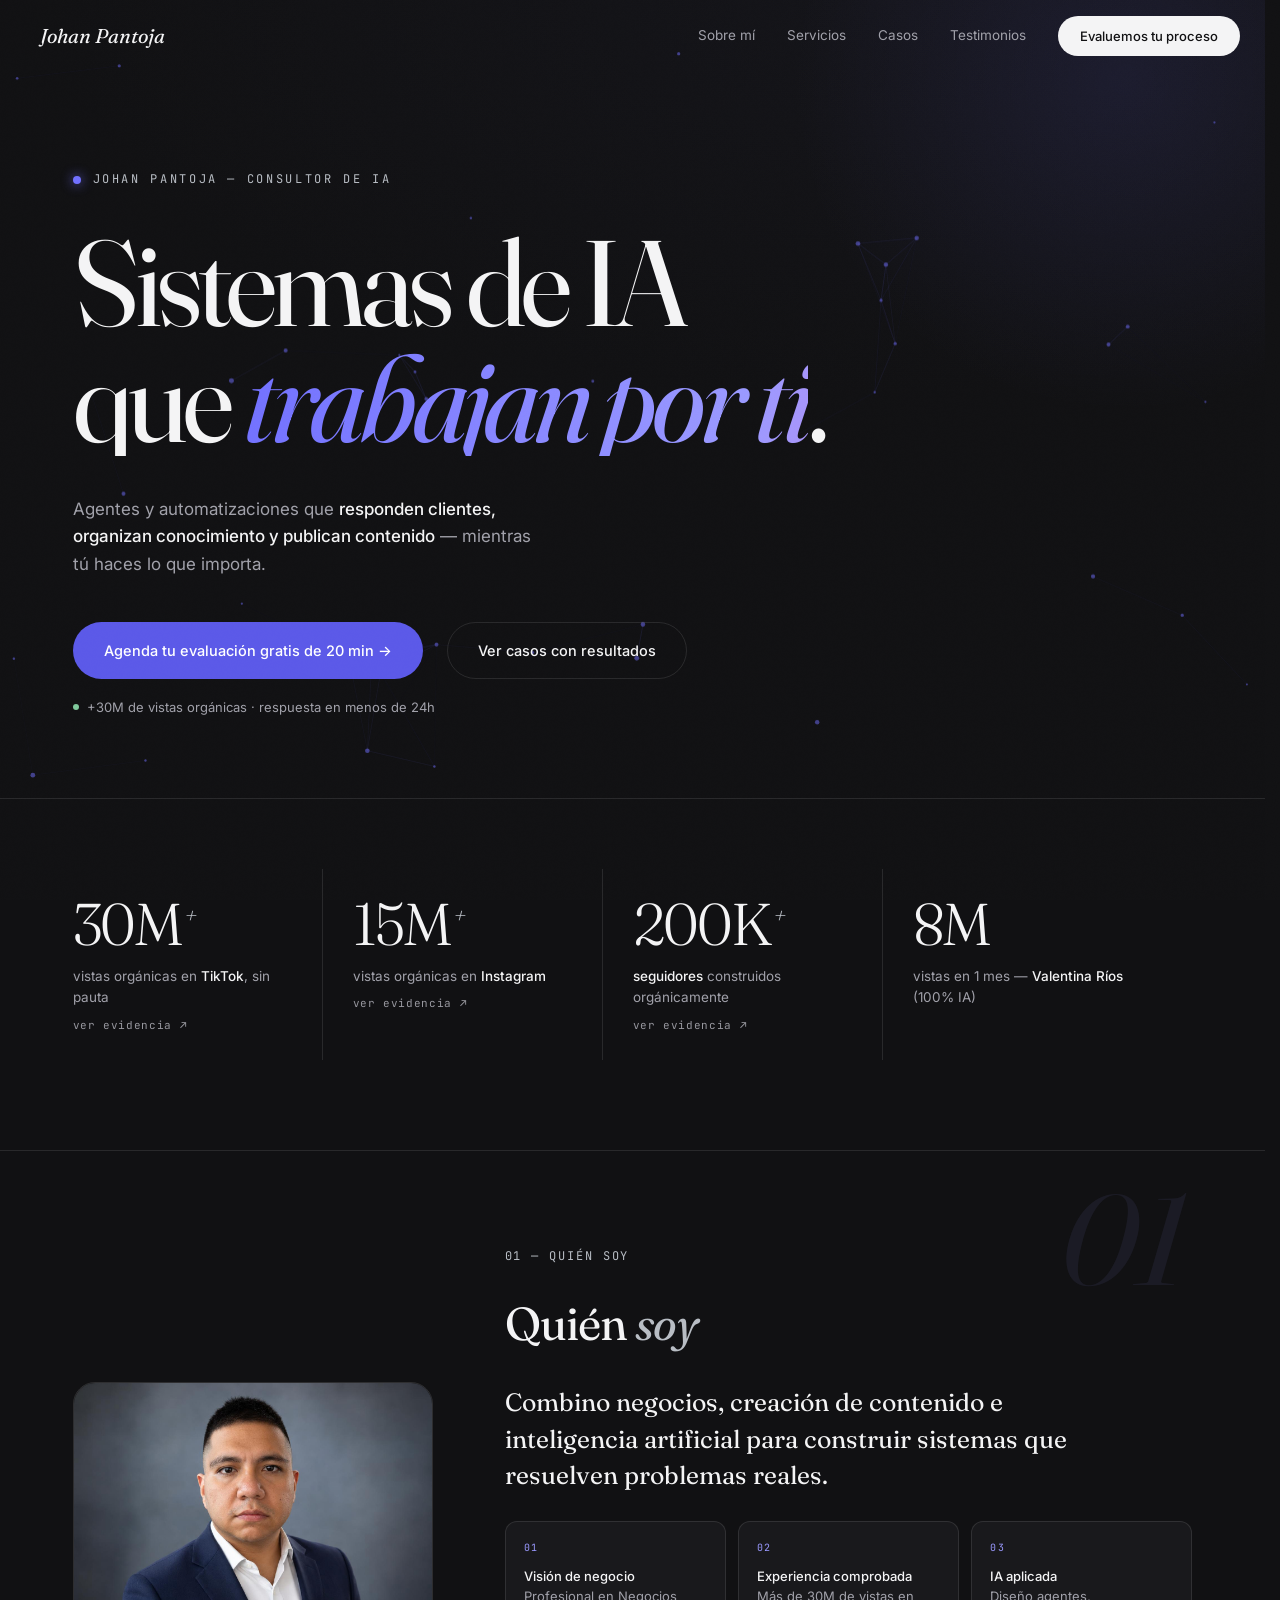
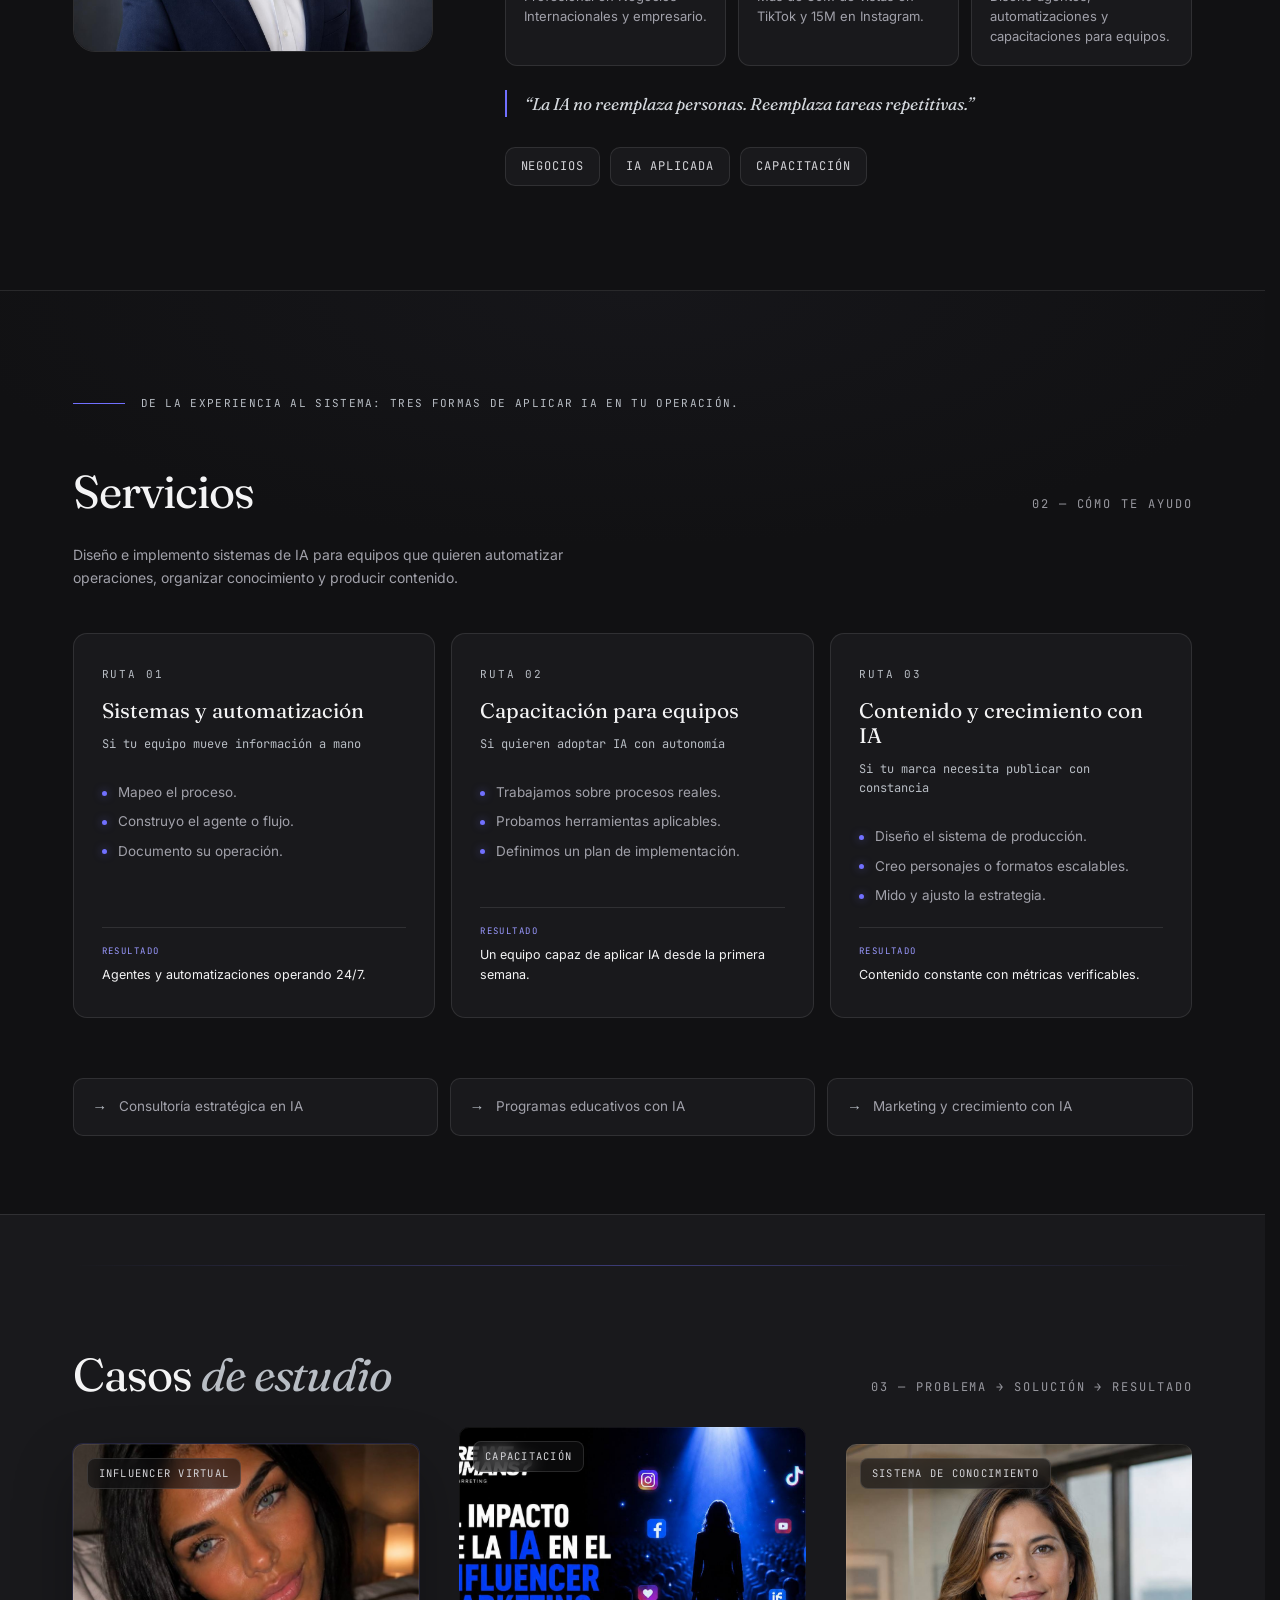
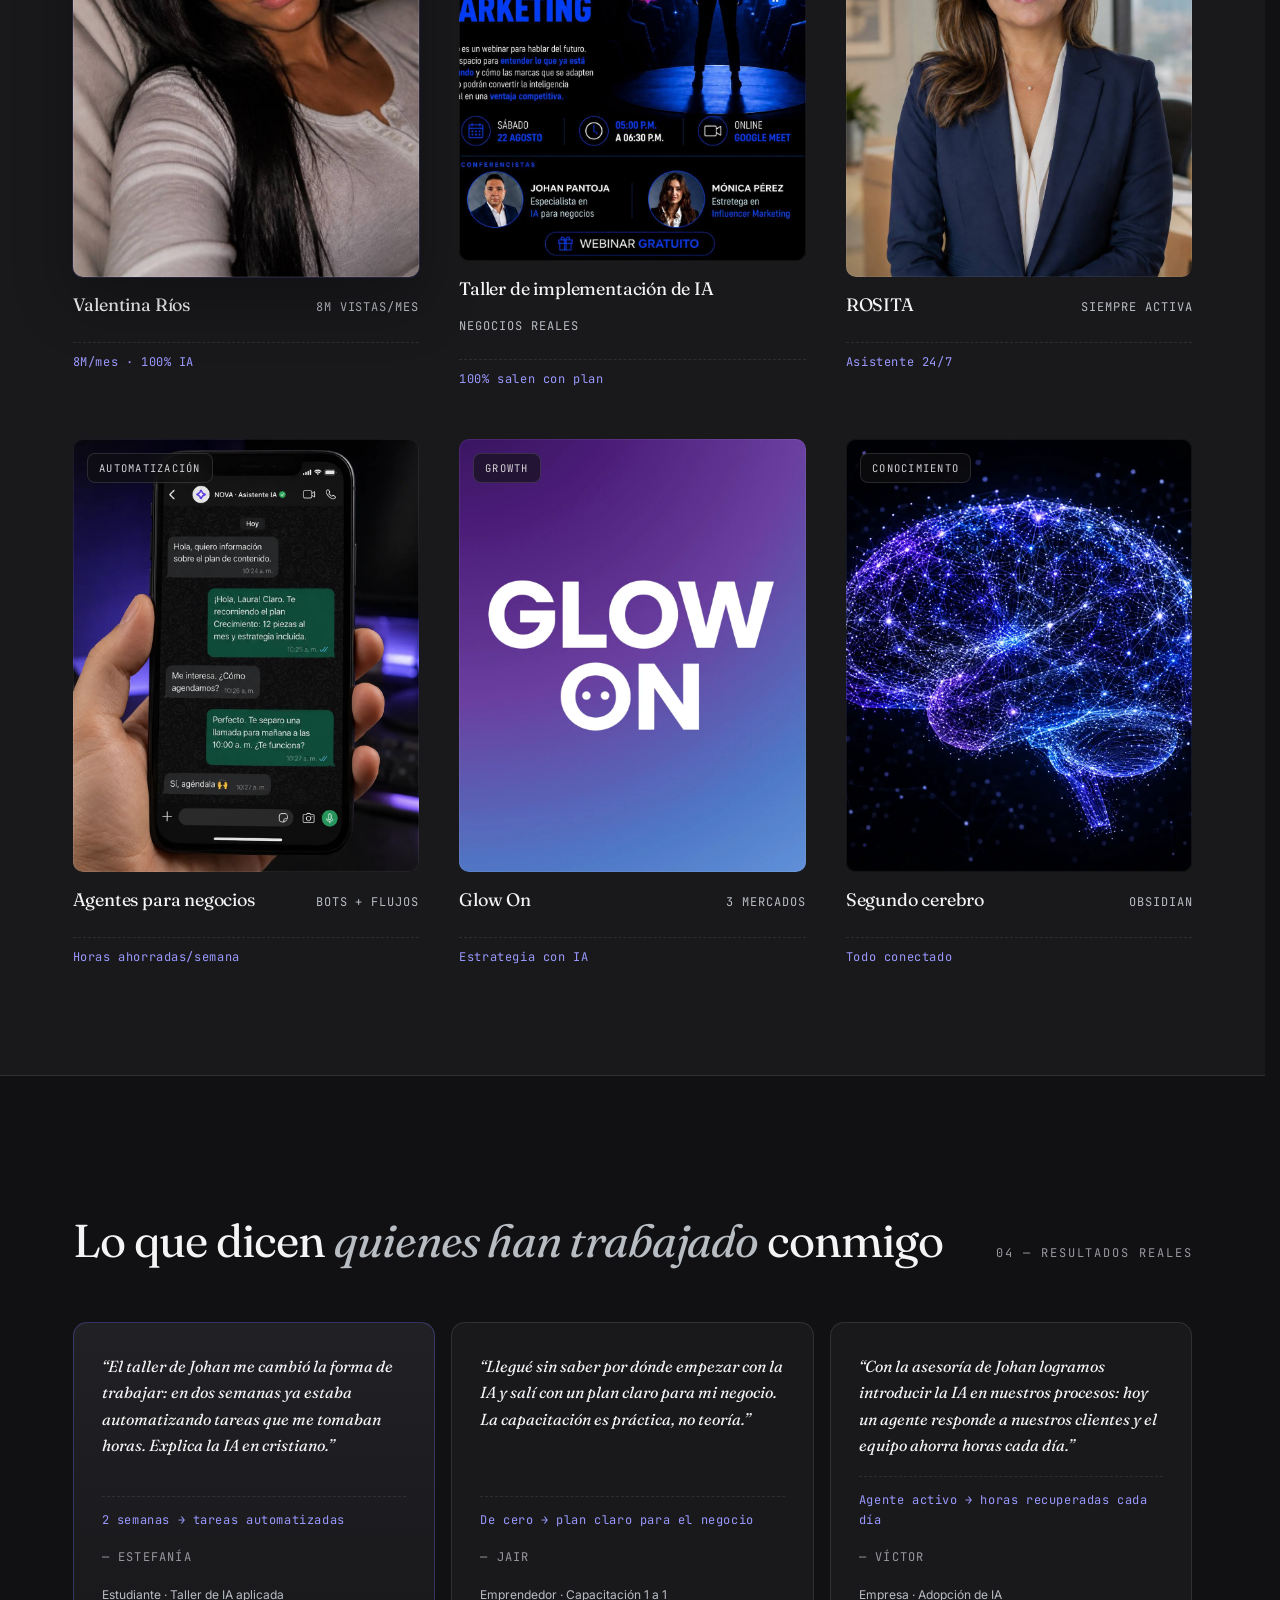
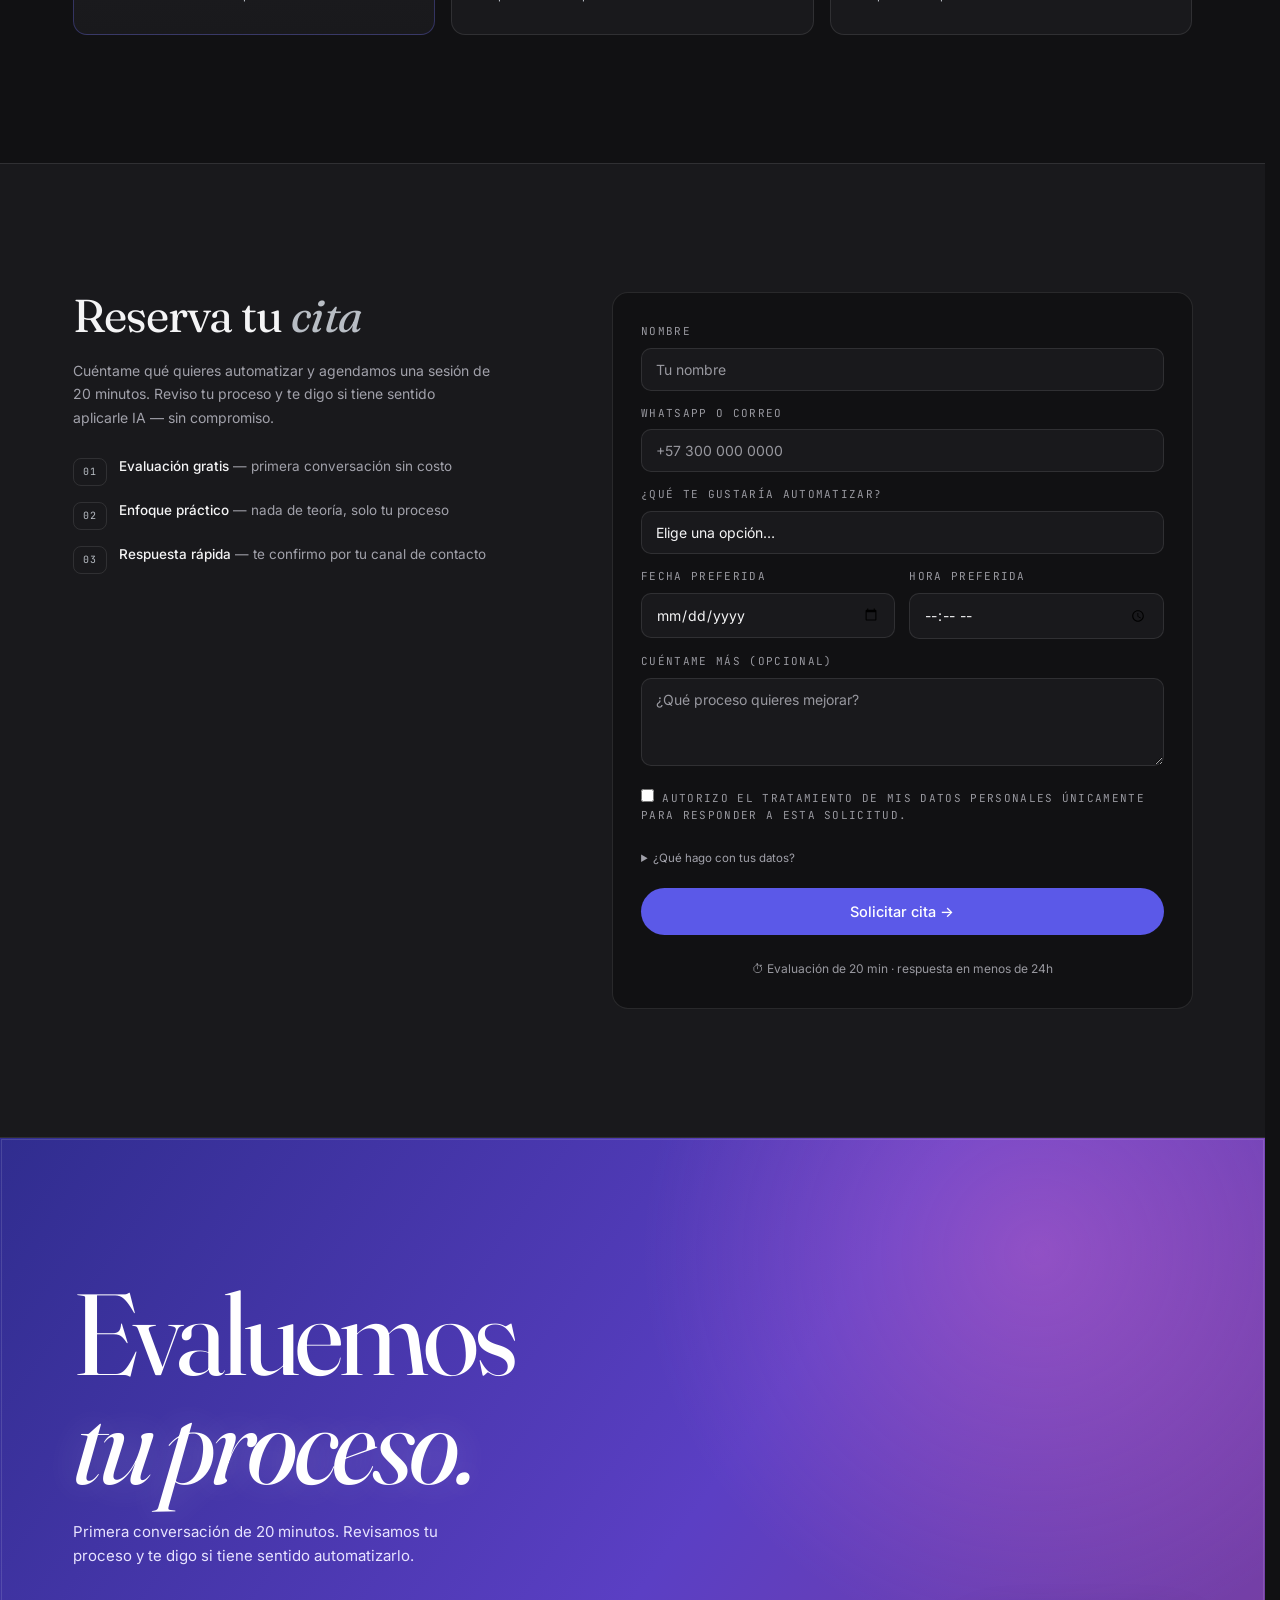
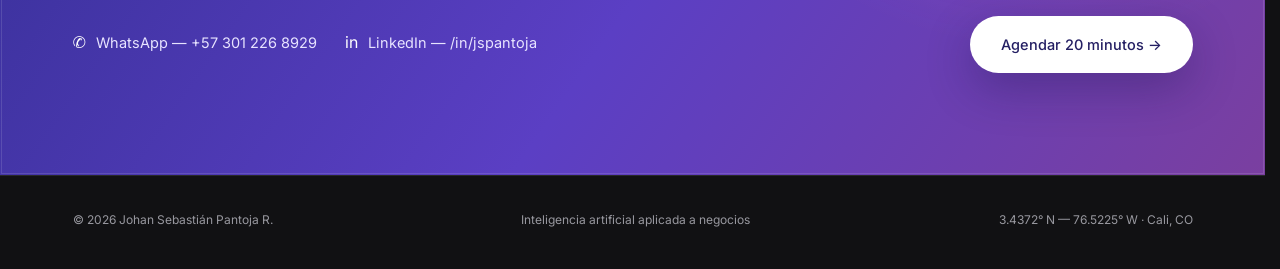
==== commit 5467b74d: "chore: renovar URL webhook formulario (túnel) [auto]" ====
--- a/index.html
+++ b/index.html
@@ -677,7 +677,7 @@
     const body={event_type:'reserva',app_token:'jr7Xp2kQ9mZ4vT8nB3wC6sH1',nombre,contacto,tema:document.getElementById('rTema').value,fecha:document.getElementById('rFecha').value,hora:document.getElementById('rHora').value,mensaje:document.getElementById('rMensaje').value.trim(),website:document.querySelector('#reservaForm input[name="website"]').value};
     const ctl=new AbortController();const t=setTimeout(()=>ctl.abort(),10000);
     try{
-      const r=await fetch('https://mat-snake-martin-harmony.trycloudflare.com/webhooks/reserva-cita',{method:'POST',headers:{'Content-Type':'application/json'},body:JSON.stringify(body),signal:ctl.signal});
+      const r=await fetch('https://manuals-arbor-familiar-gtk.trycloudflare.com/webhooks/reserva-cita',{method:'POST',headers:{'Content-Type':'application/json'},body:JSON.stringify(body),signal:ctl.signal});
       const ct=(r.headers.get('content-type')||'');const j=await r.json().catch(()=>null);
       const ok=r.ok&&(!ct.includes('json')||j===null||j.status!=='ignored');
       if(ok){rStatus.className='r-status ok';rStatus.innerHTML='✓ Recibido. Te confirmo por tu WhatsApp o correo. <a href="'+WA+'Hola%20Johan%2C%20te%20escribo%20por%20mi%20cita" target="_blank" rel="noopener">¿Demora? Escríbeme ahora</a>';reservaForm.reset();}
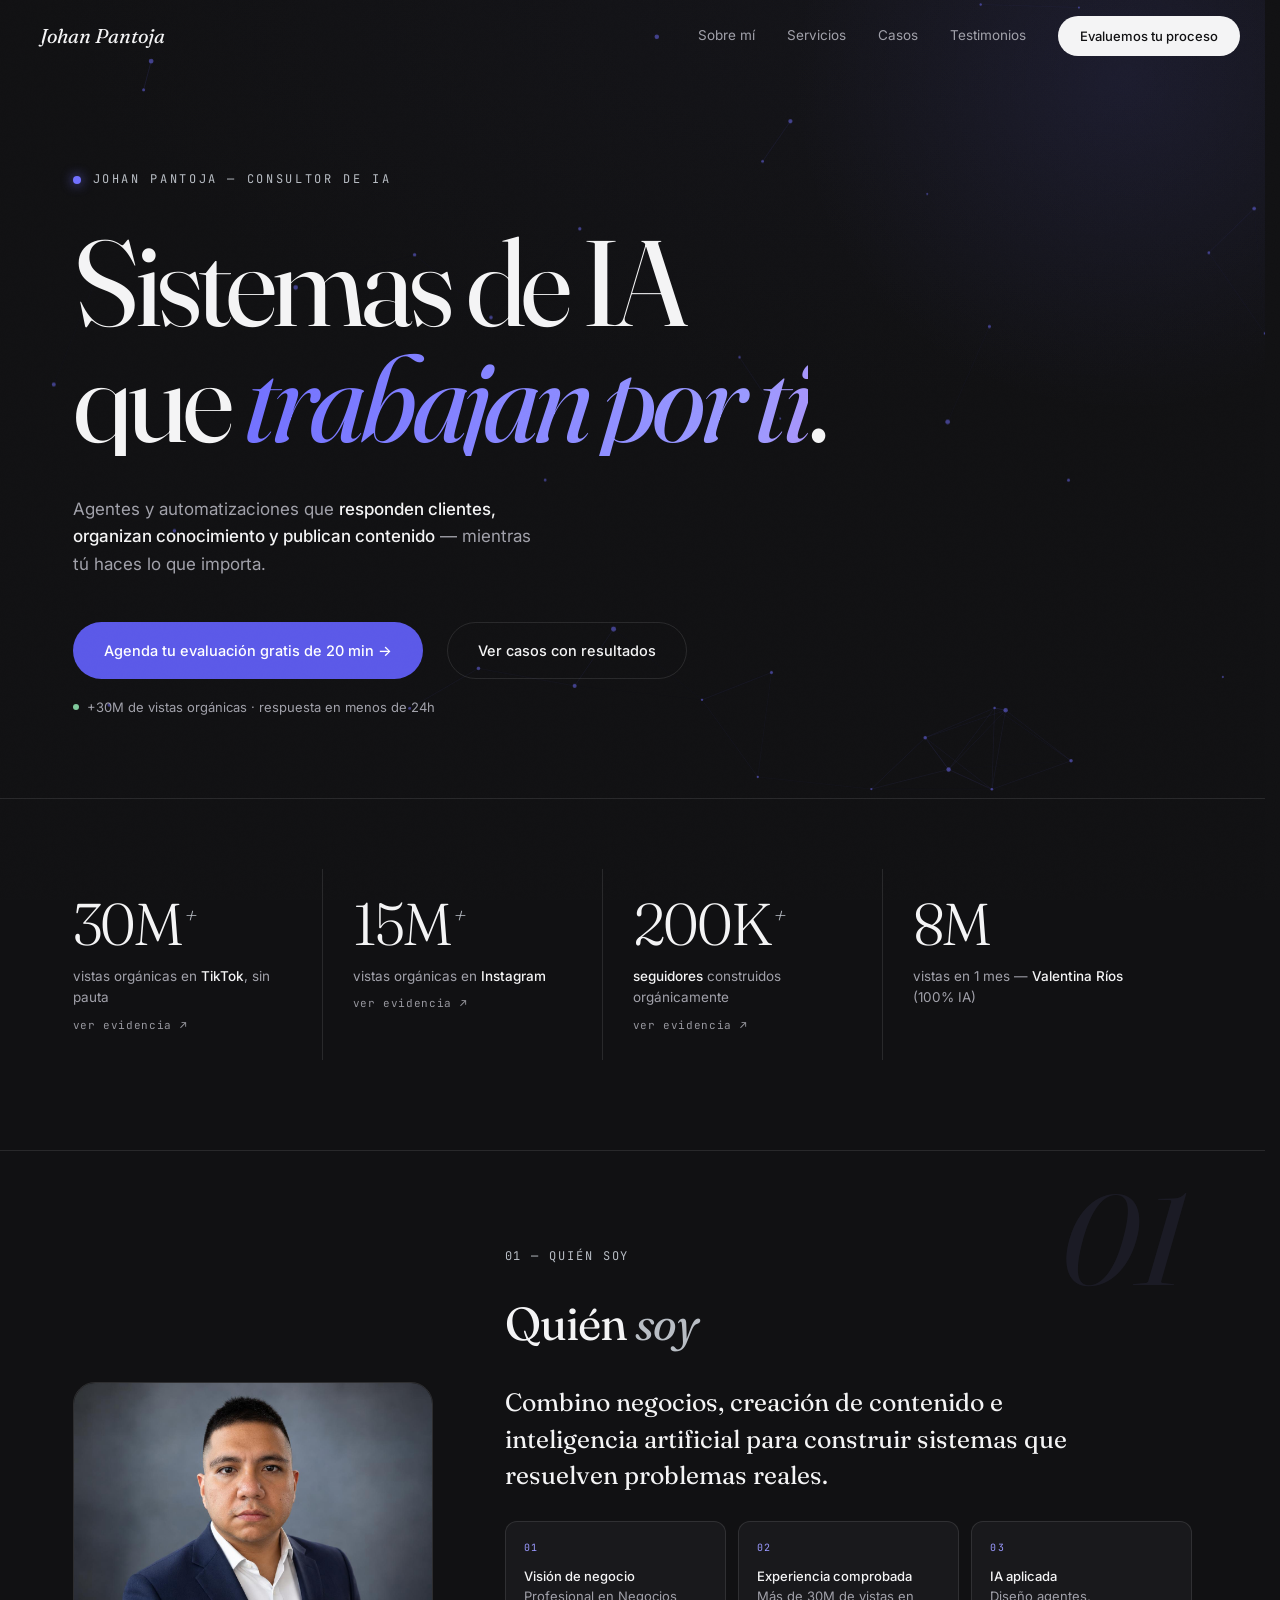
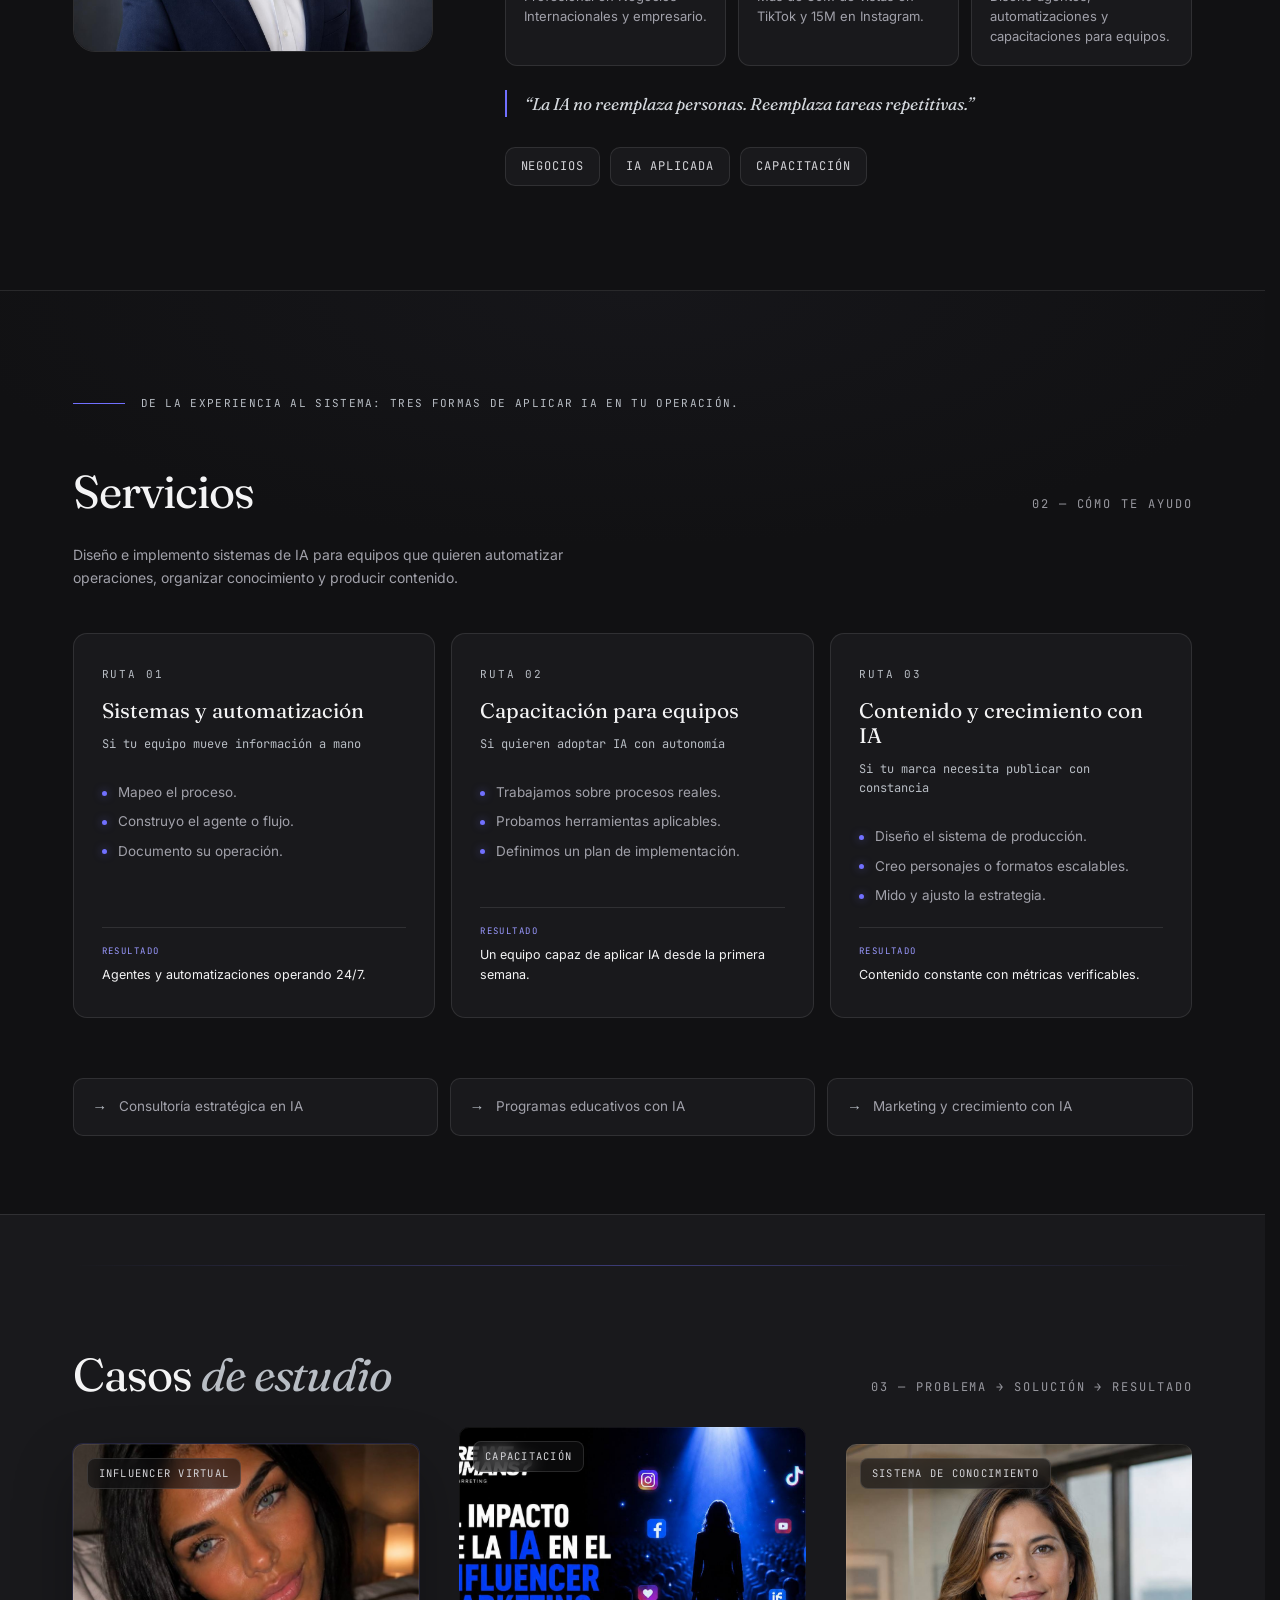
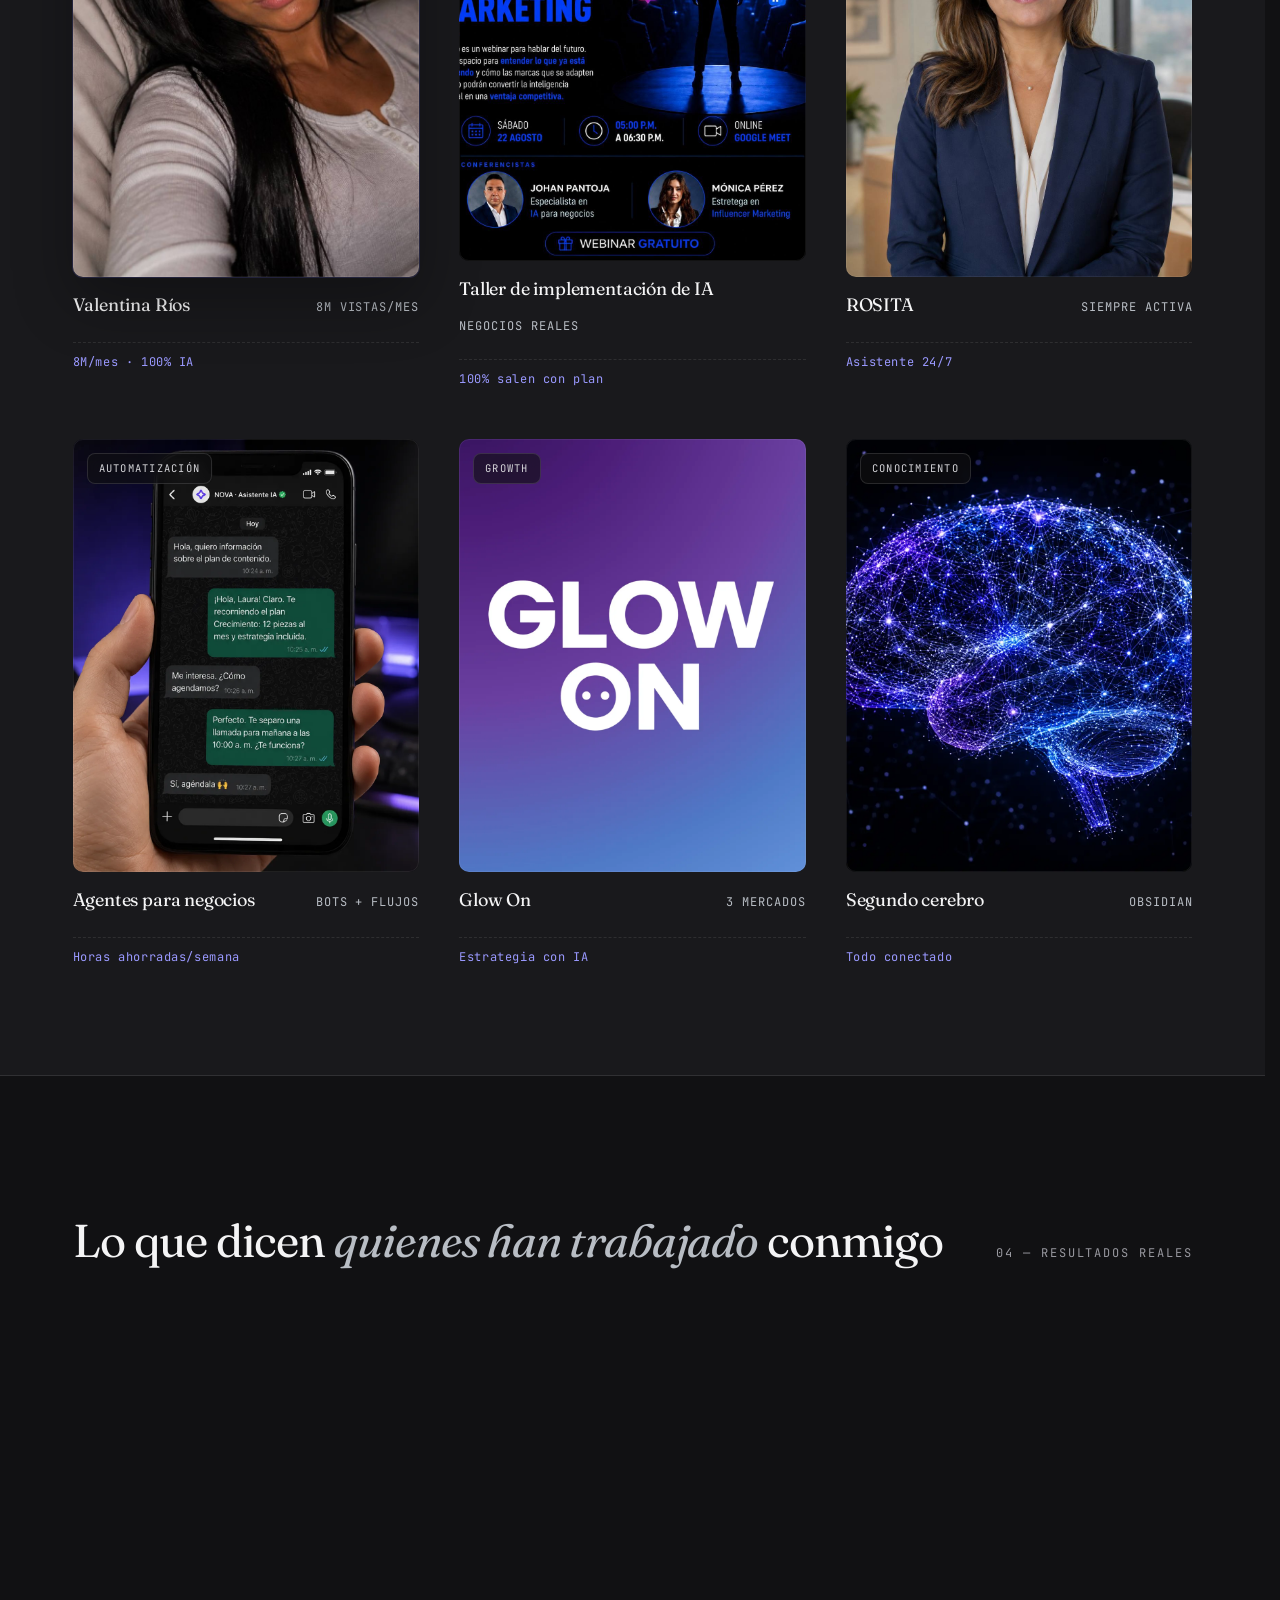
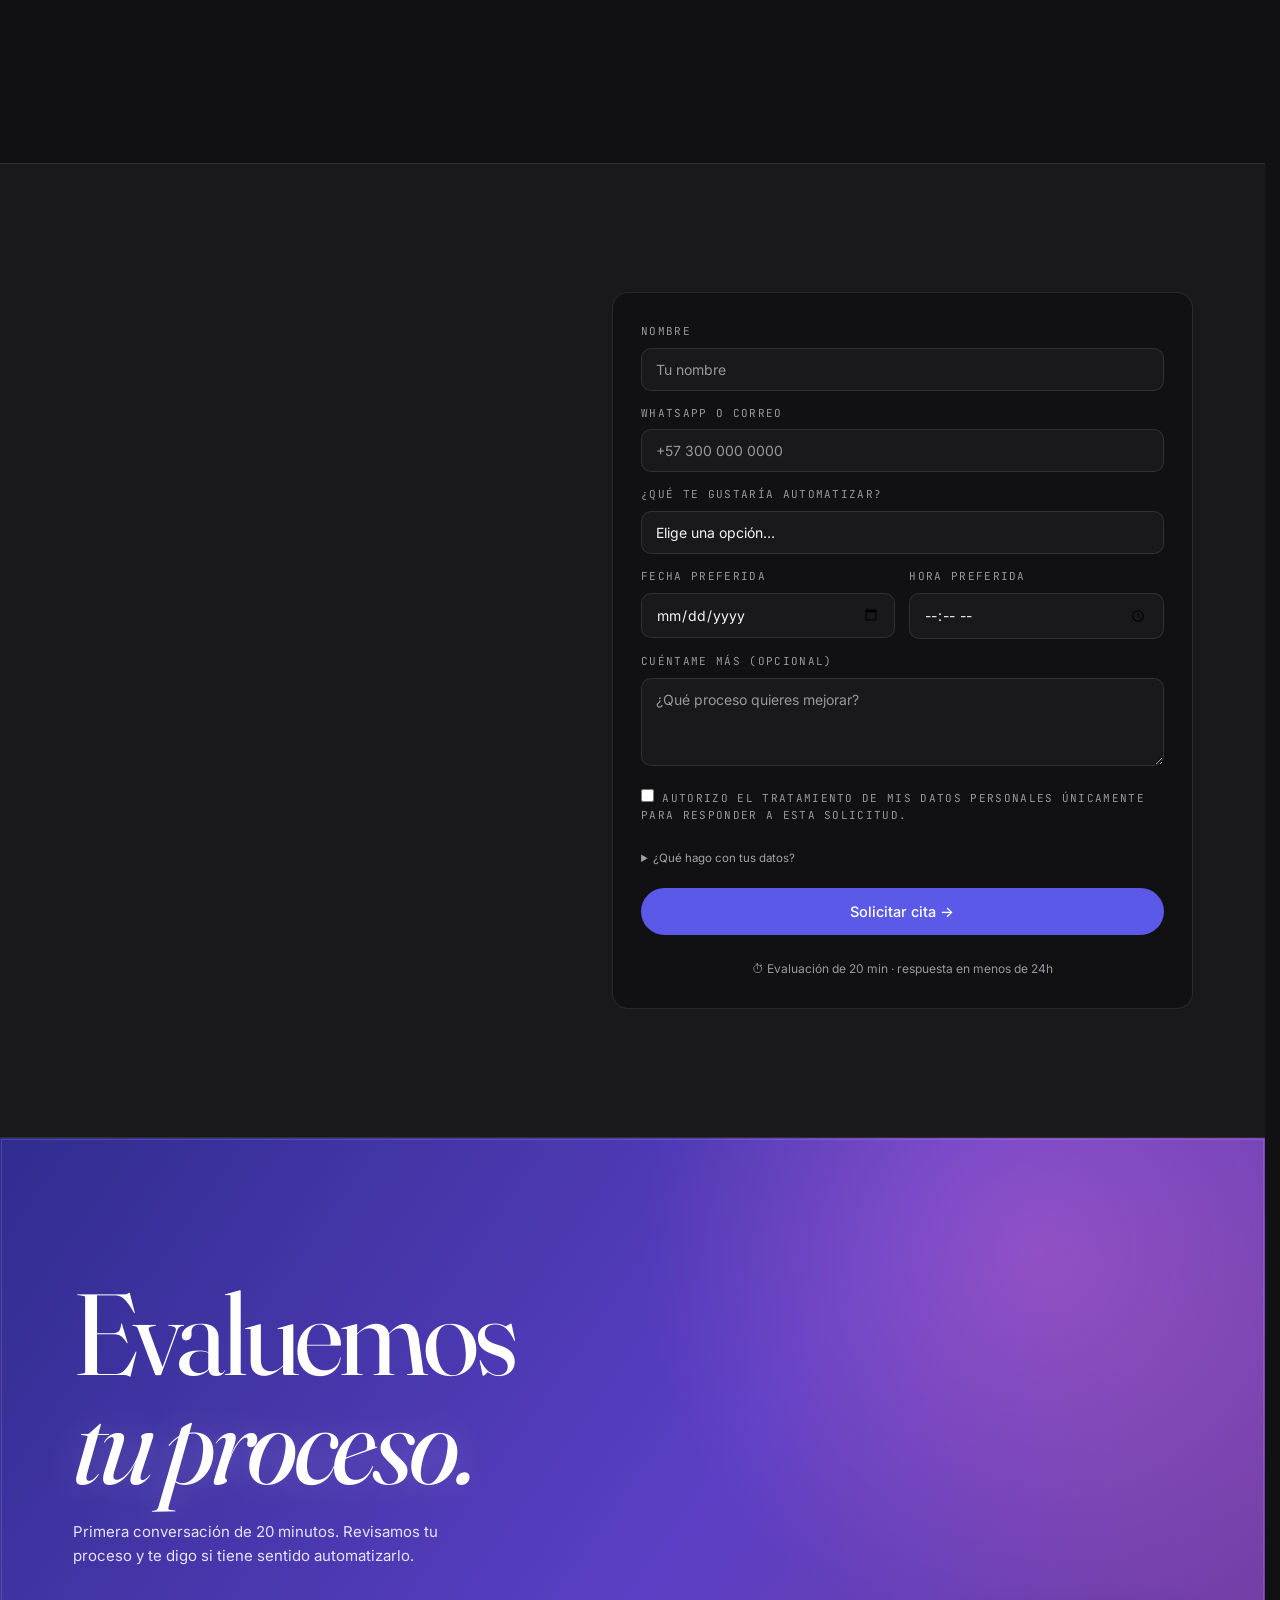
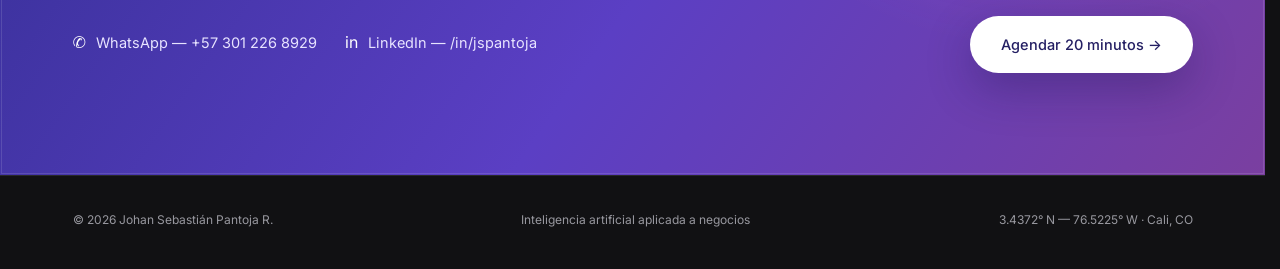
==== commit 1b1f9672: "chore: renovar URL webhook formulario (túnel) [auto]" ====
--- a/index.html
+++ b/index.html
@@ -677,7 +677,7 @@
     const body={event_type:'reserva',app_token:'jr7Xp2kQ9mZ4vT8nB3wC6sH1',nombre,contacto,tema:document.getElementById('rTema').value,fecha:document.getElementById('rFecha').value,hora:document.getElementById('rHora').value,mensaje:document.getElementById('rMensaje').value.trim(),website:document.querySelector('#reservaForm input[name="website"]').value};
     const ctl=new AbortController();const t=setTimeout(()=>ctl.abort(),10000);
     try{
-      const r=await fetch('https://manuals-arbor-familiar-gtk.trycloudflare.com/webhooks/reserva-cita',{method:'POST',headers:{'Content-Type':'application/json'},body:JSON.stringify(body),signal:ctl.signal});
+      const r=await fetch('https://scale-direction-subsidiaries-ind.trycloudflare.com/webhooks/reserva-cita',{method:'POST',headers:{'Content-Type':'application/json'},body:JSON.stringify(body),signal:ctl.signal});
       const ct=(r.headers.get('content-type')||'');const j=await r.json().catch(()=>null);
       const ok=r.ok&&(!ct.includes('json')||j===null||j.status!=='ignored');
       if(ok){rStatus.className='r-status ok';rStatus.innerHTML='✓ Recibido. Te confirmo por tu WhatsApp o correo. <a href="'+WA+'Hola%20Johan%2C%20te%20escribo%20por%20mi%20cita" target="_blank" rel="noopener">¿Demora? Escríbeme ahora</a>';reservaForm.reset();}
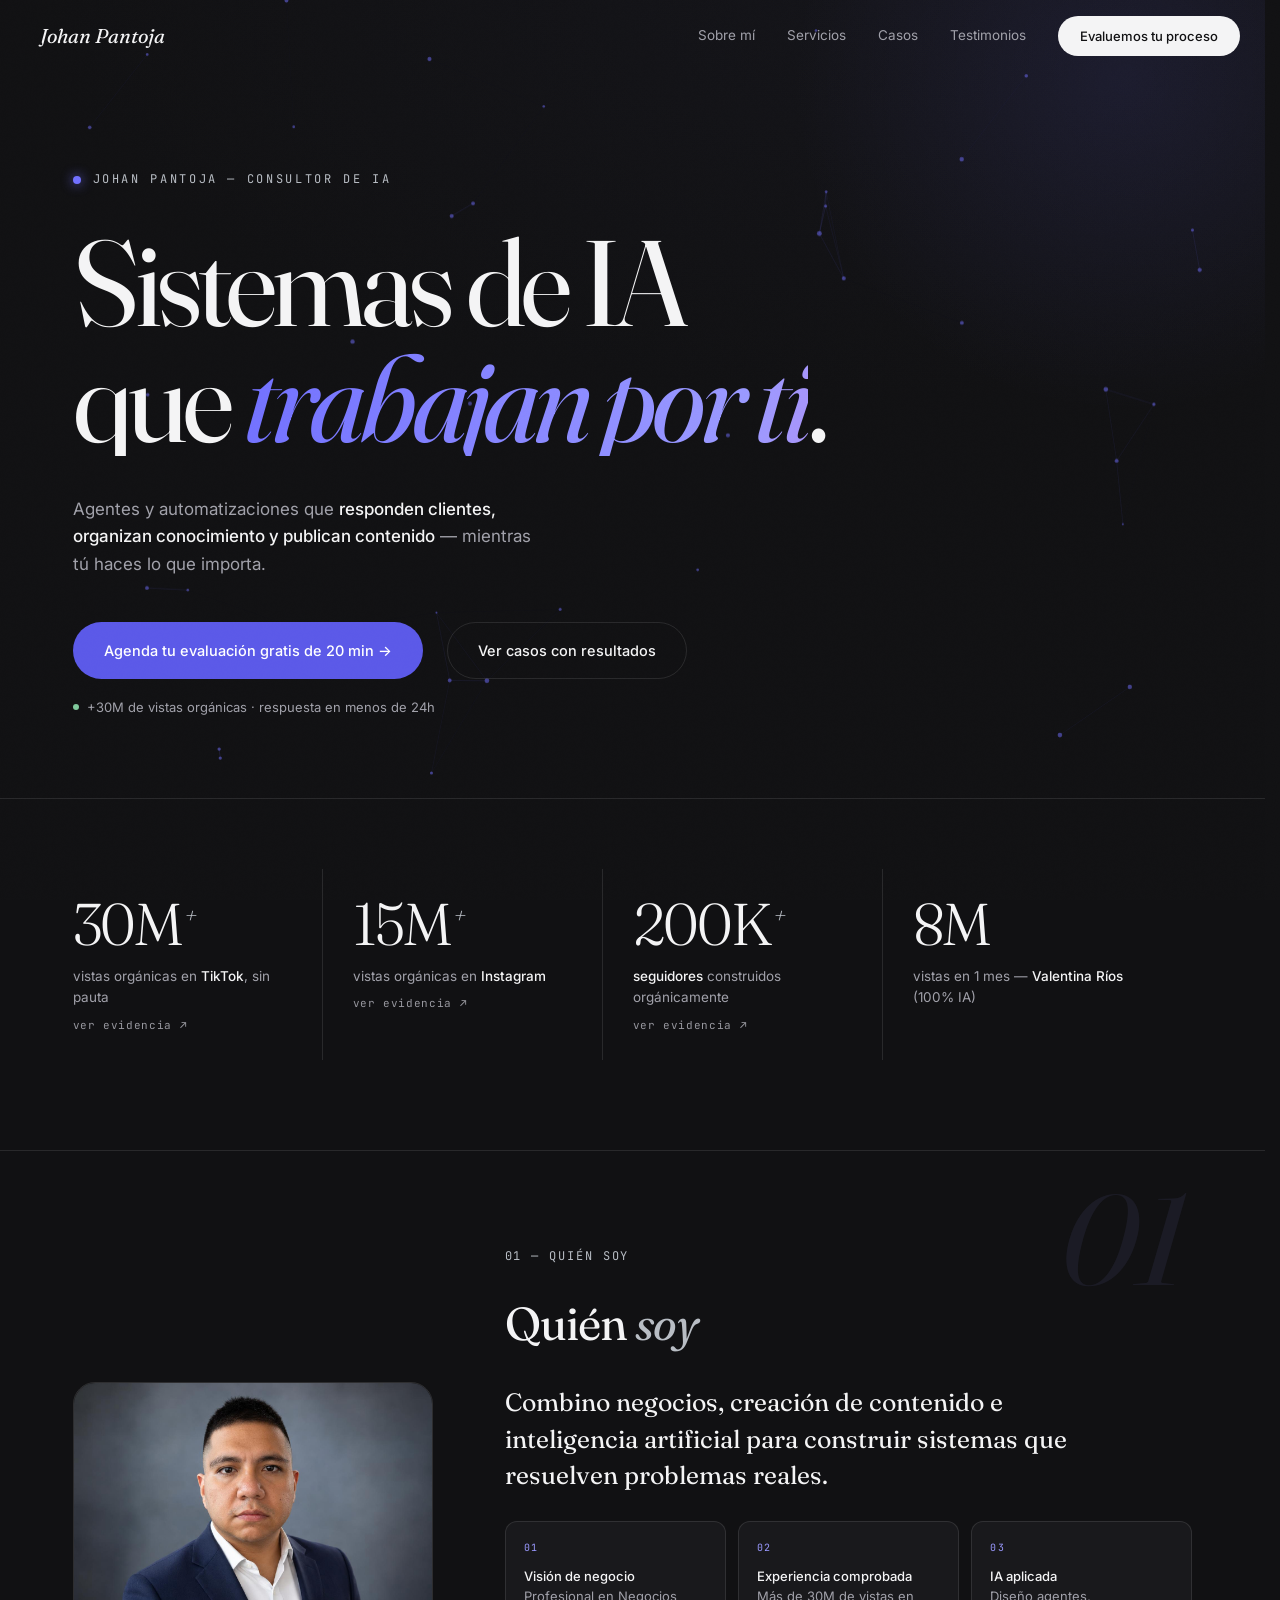
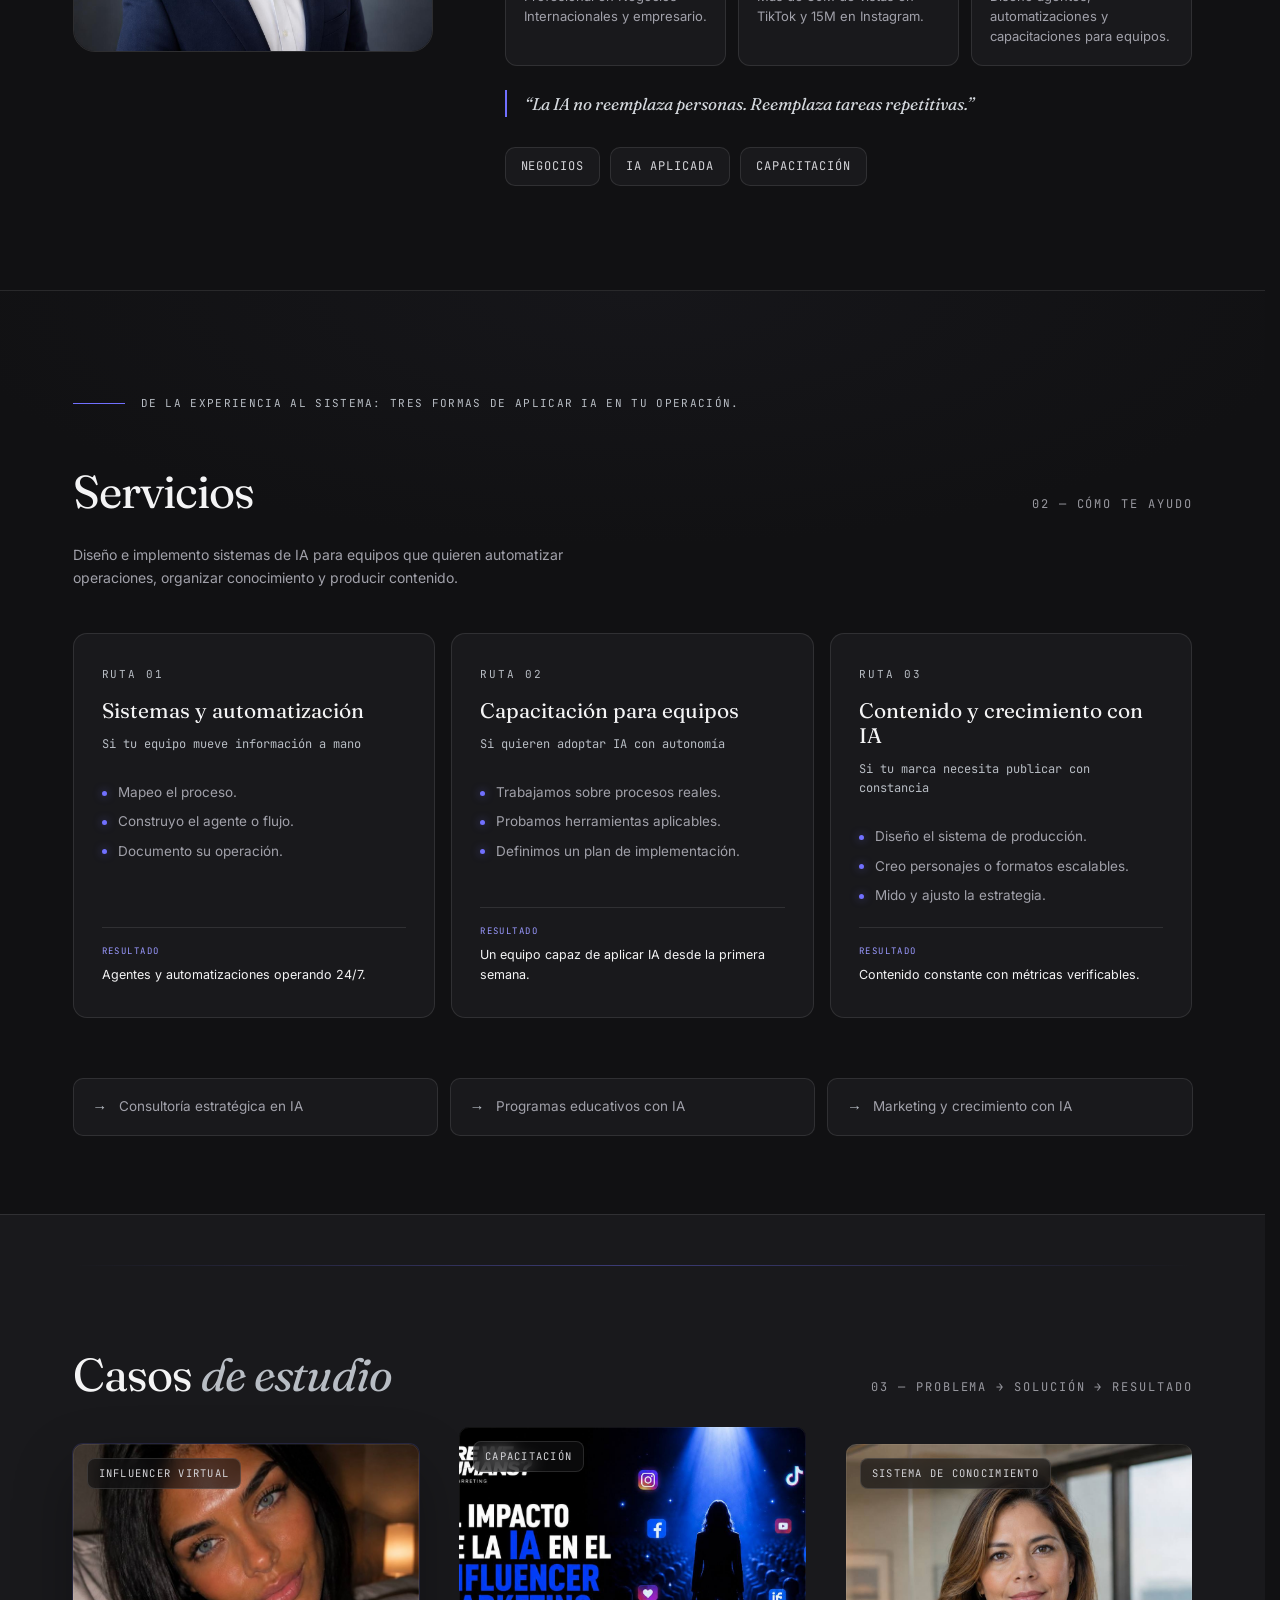
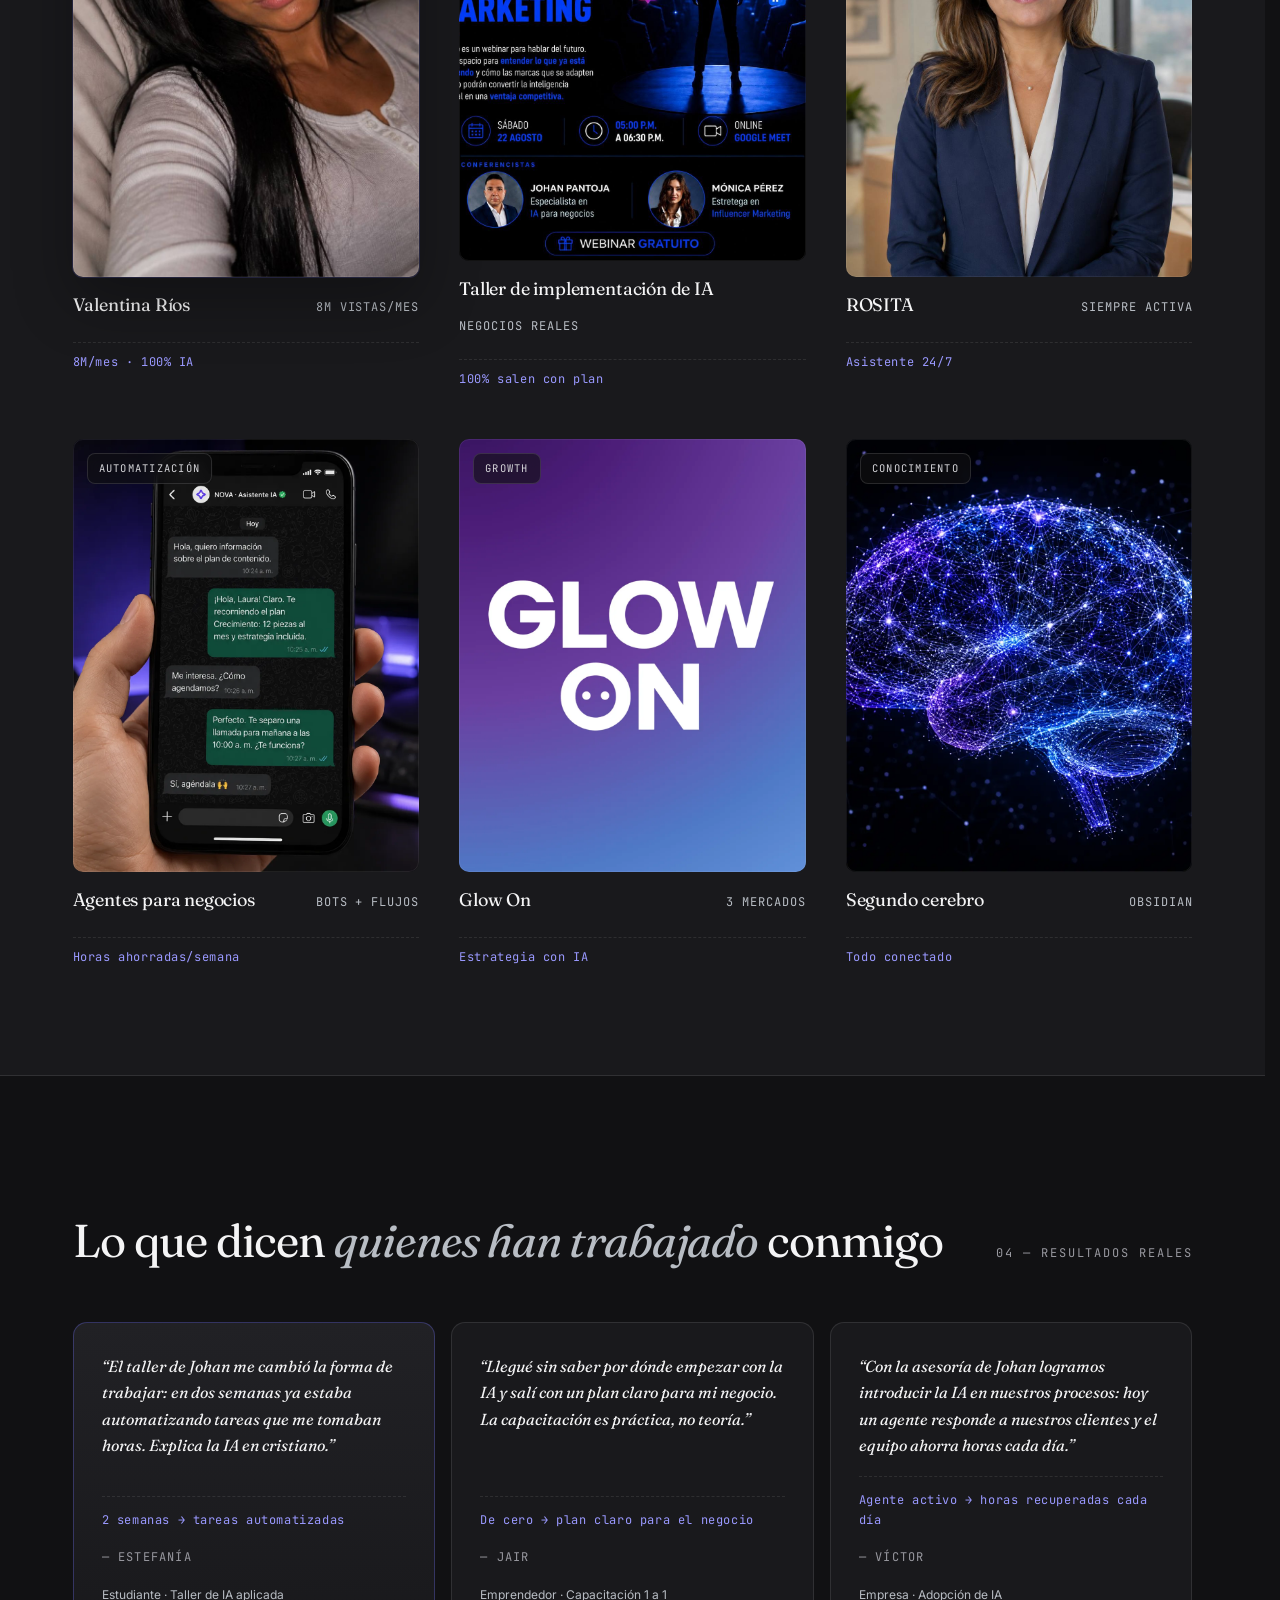
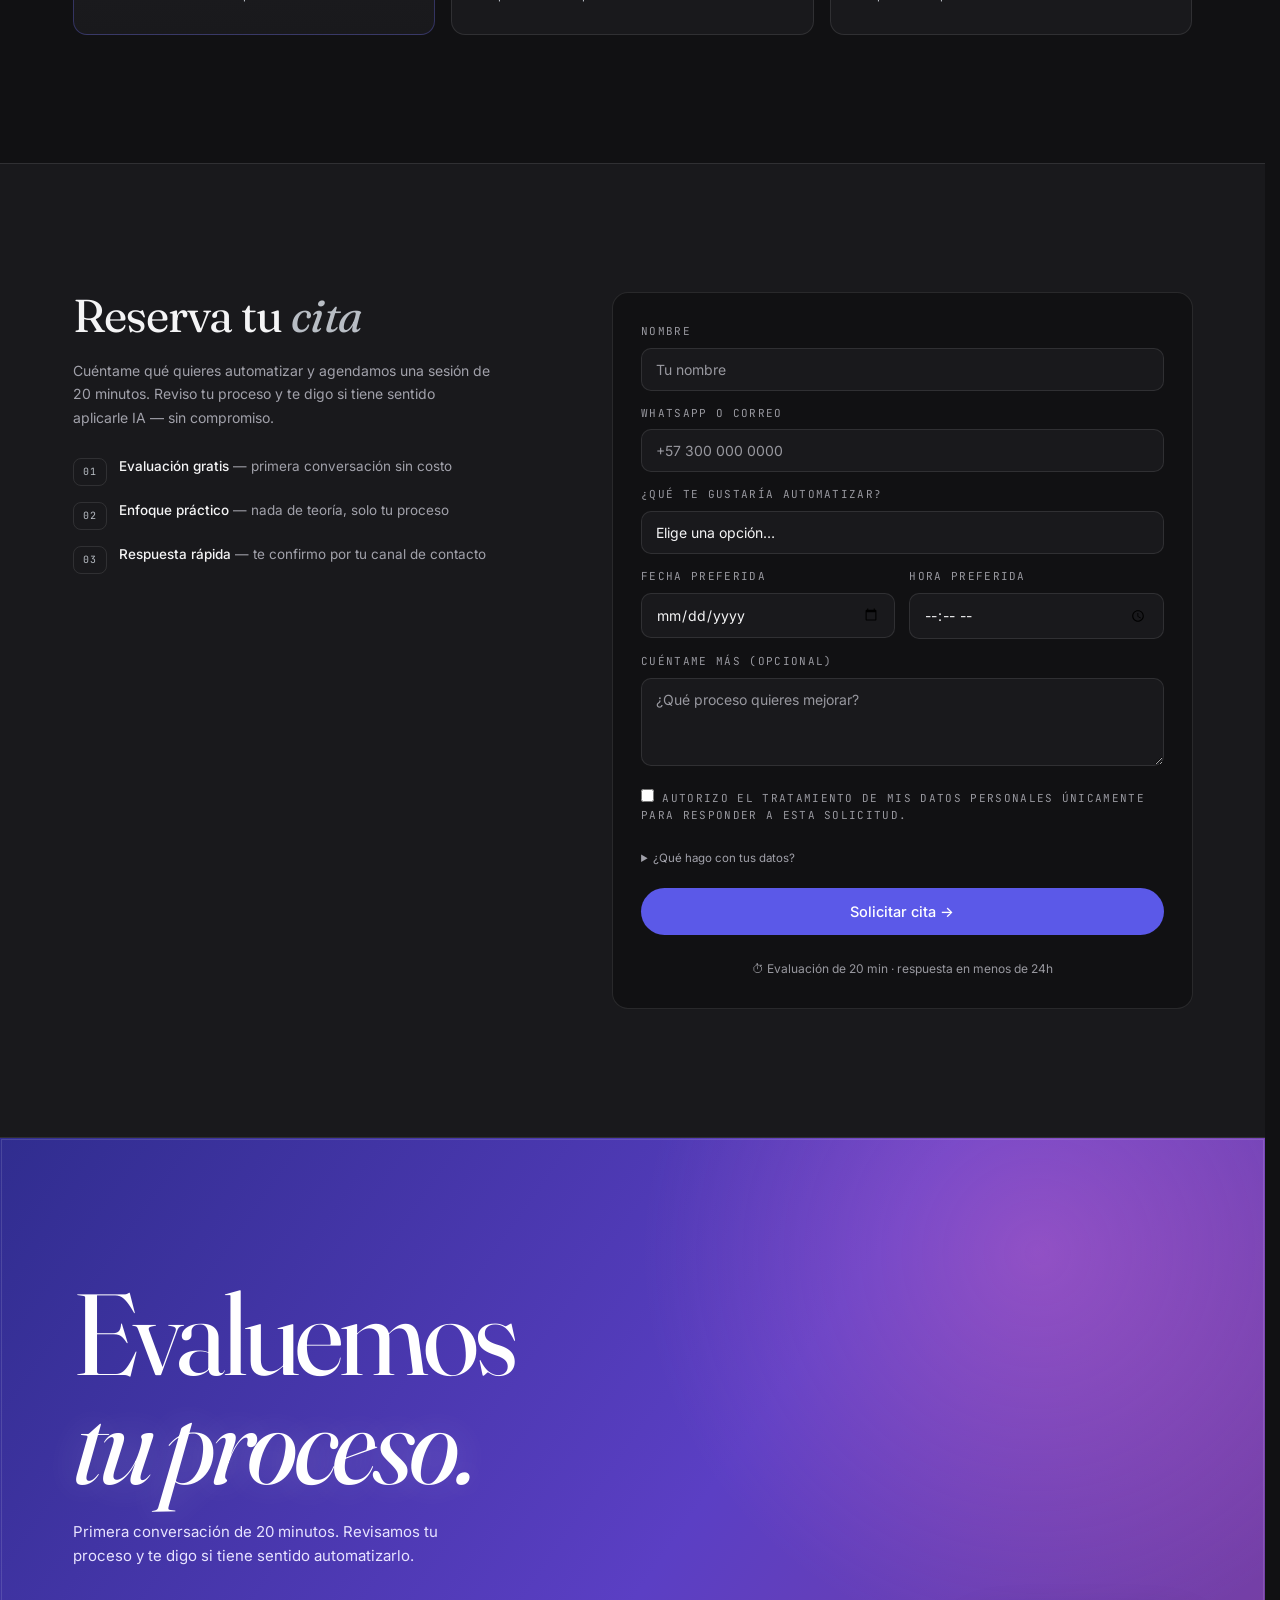
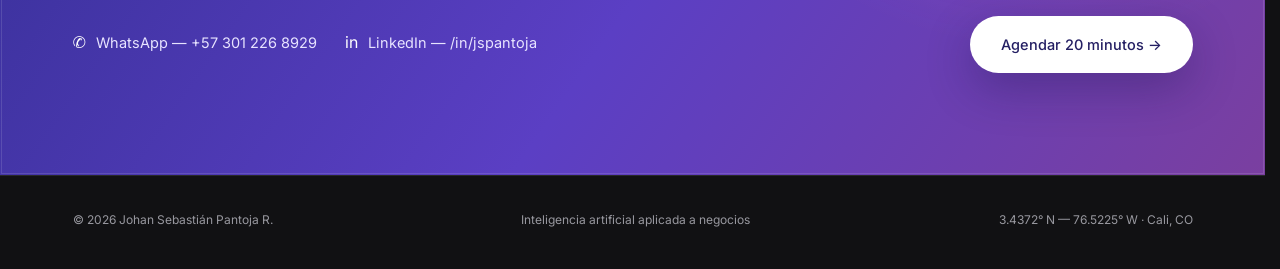
==== commit fb8816f1: "chore: renovar URL webhook formulario (túnel) [auto]" ====
--- a/index.html
+++ b/index.html
@@ -677,7 +677,7 @@
     const body={event_type:'reserva',app_token:'jr7Xp2kQ9mZ4vT8nB3wC6sH1',nombre,contacto,tema:document.getElementById('rTema').value,fecha:document.getElementById('rFecha').value,hora:document.getElementById('rHora').value,mensaje:document.getElementById('rMensaje').value.trim(),website:document.querySelector('#reservaForm input[name="website"]').value};
     const ctl=new AbortController();const t=setTimeout(()=>ctl.abort(),10000);
     try{
-      const r=await fetch('https://scale-direction-subsidiaries-ind.trycloudflare.com/webhooks/reserva-cita',{method:'POST',headers:{'Content-Type':'application/json'},body:JSON.stringify(body),signal:ctl.signal});
+      const r=await fetch('https://indicated-shuttle-analyst-libs.trycloudflare.com/webhooks/reserva-cita',{method:'POST',headers:{'Content-Type':'application/json'},body:JSON.stringify(body),signal:ctl.signal});
       const ct=(r.headers.get('content-type')||'');const j=await r.json().catch(()=>null);
       const ok=r.ok&&(!ct.includes('json')||j===null||j.status!=='ignored');
       if(ok){rStatus.className='r-status ok';rStatus.innerHTML='✓ Recibido. Te confirmo por tu WhatsApp o correo. <a href="'+WA+'Hola%20Johan%2C%20te%20escribo%20por%20mi%20cita" target="_blank" rel="noopener">¿Demora? Escríbeme ahora</a>';reservaForm.reset();}
